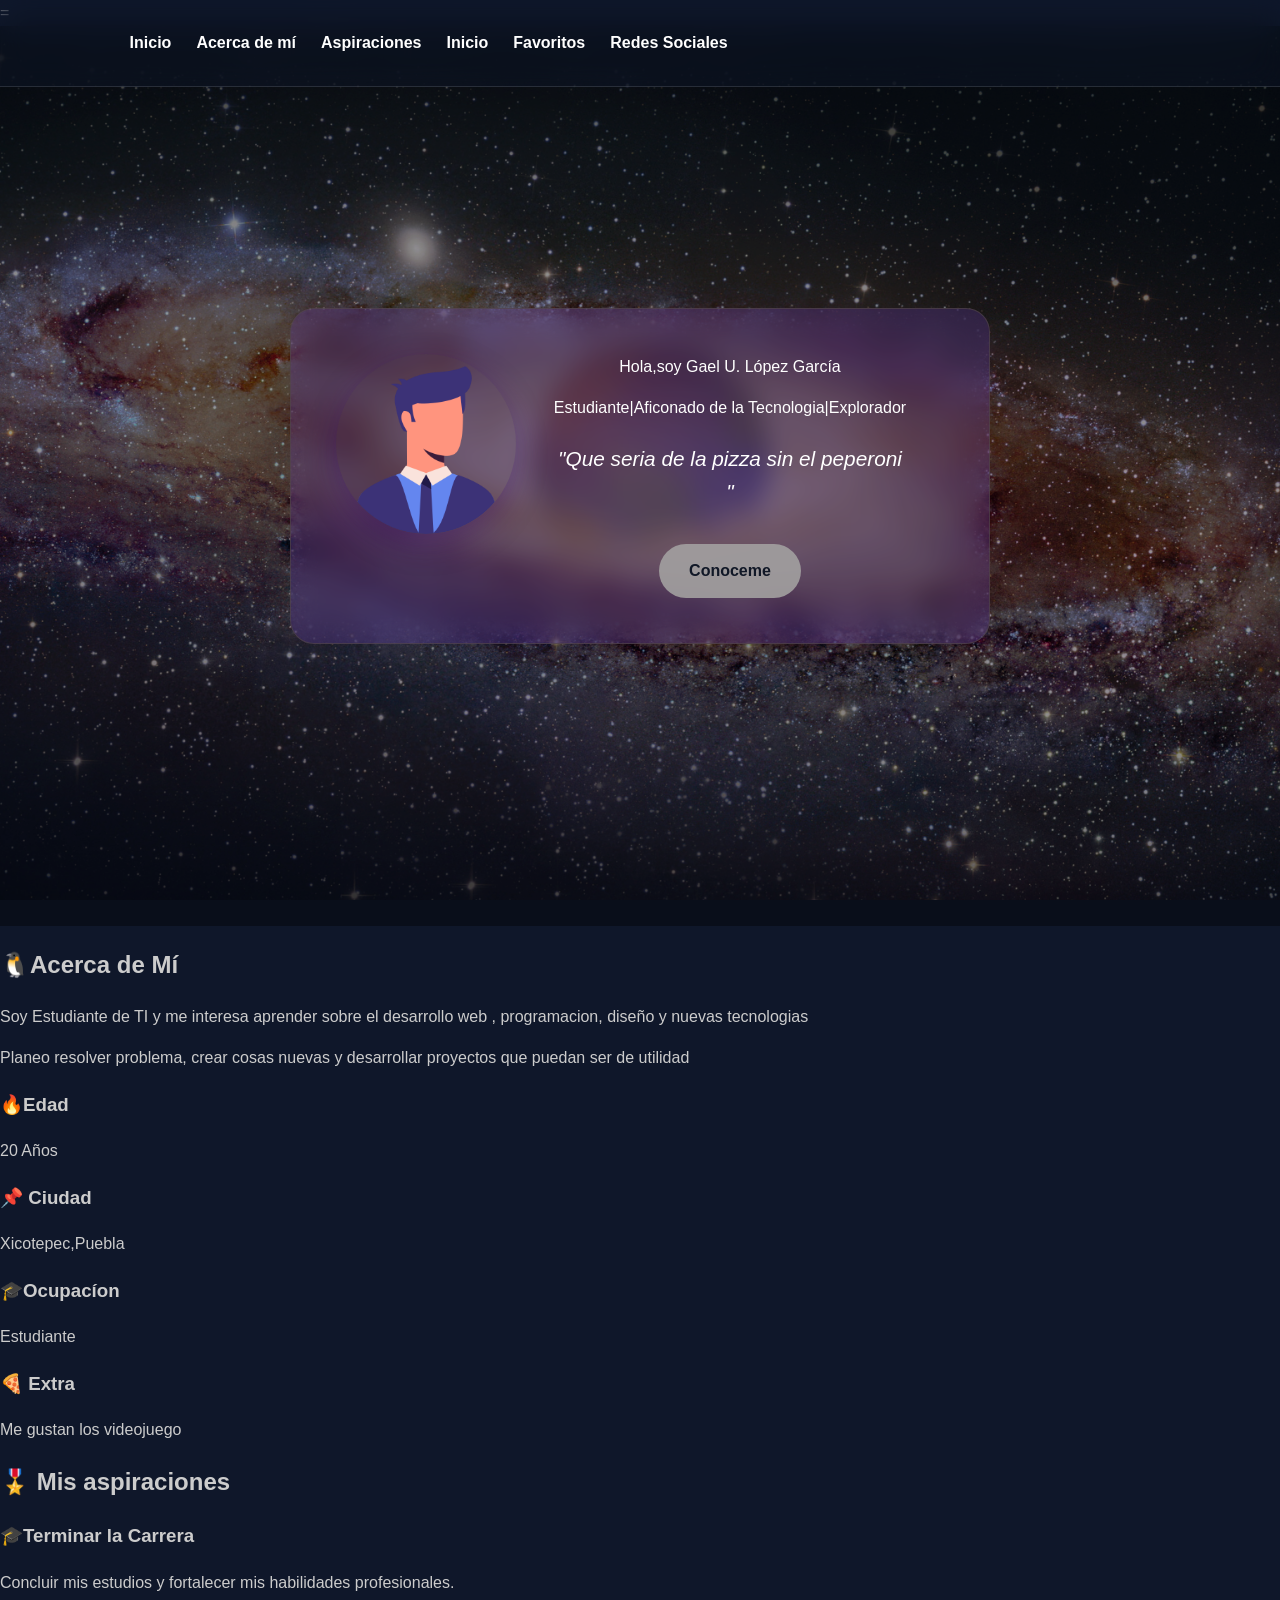
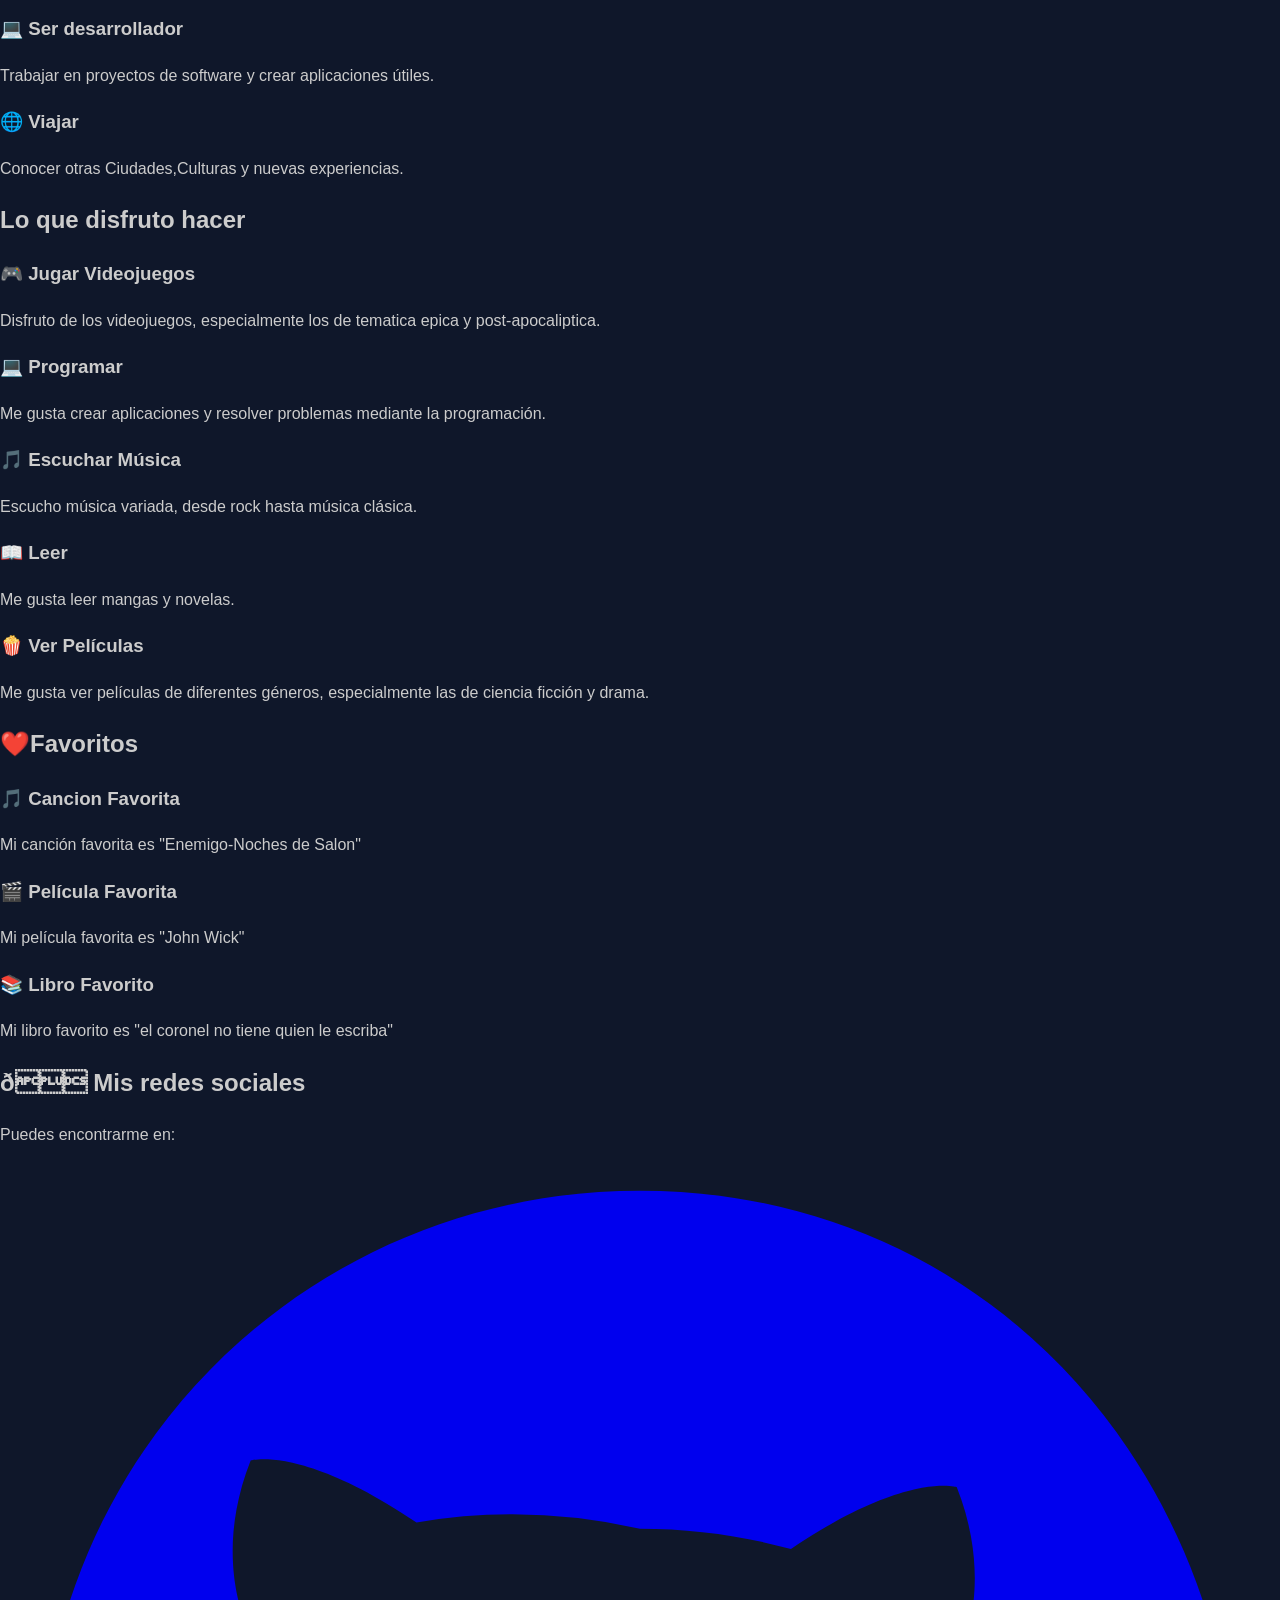
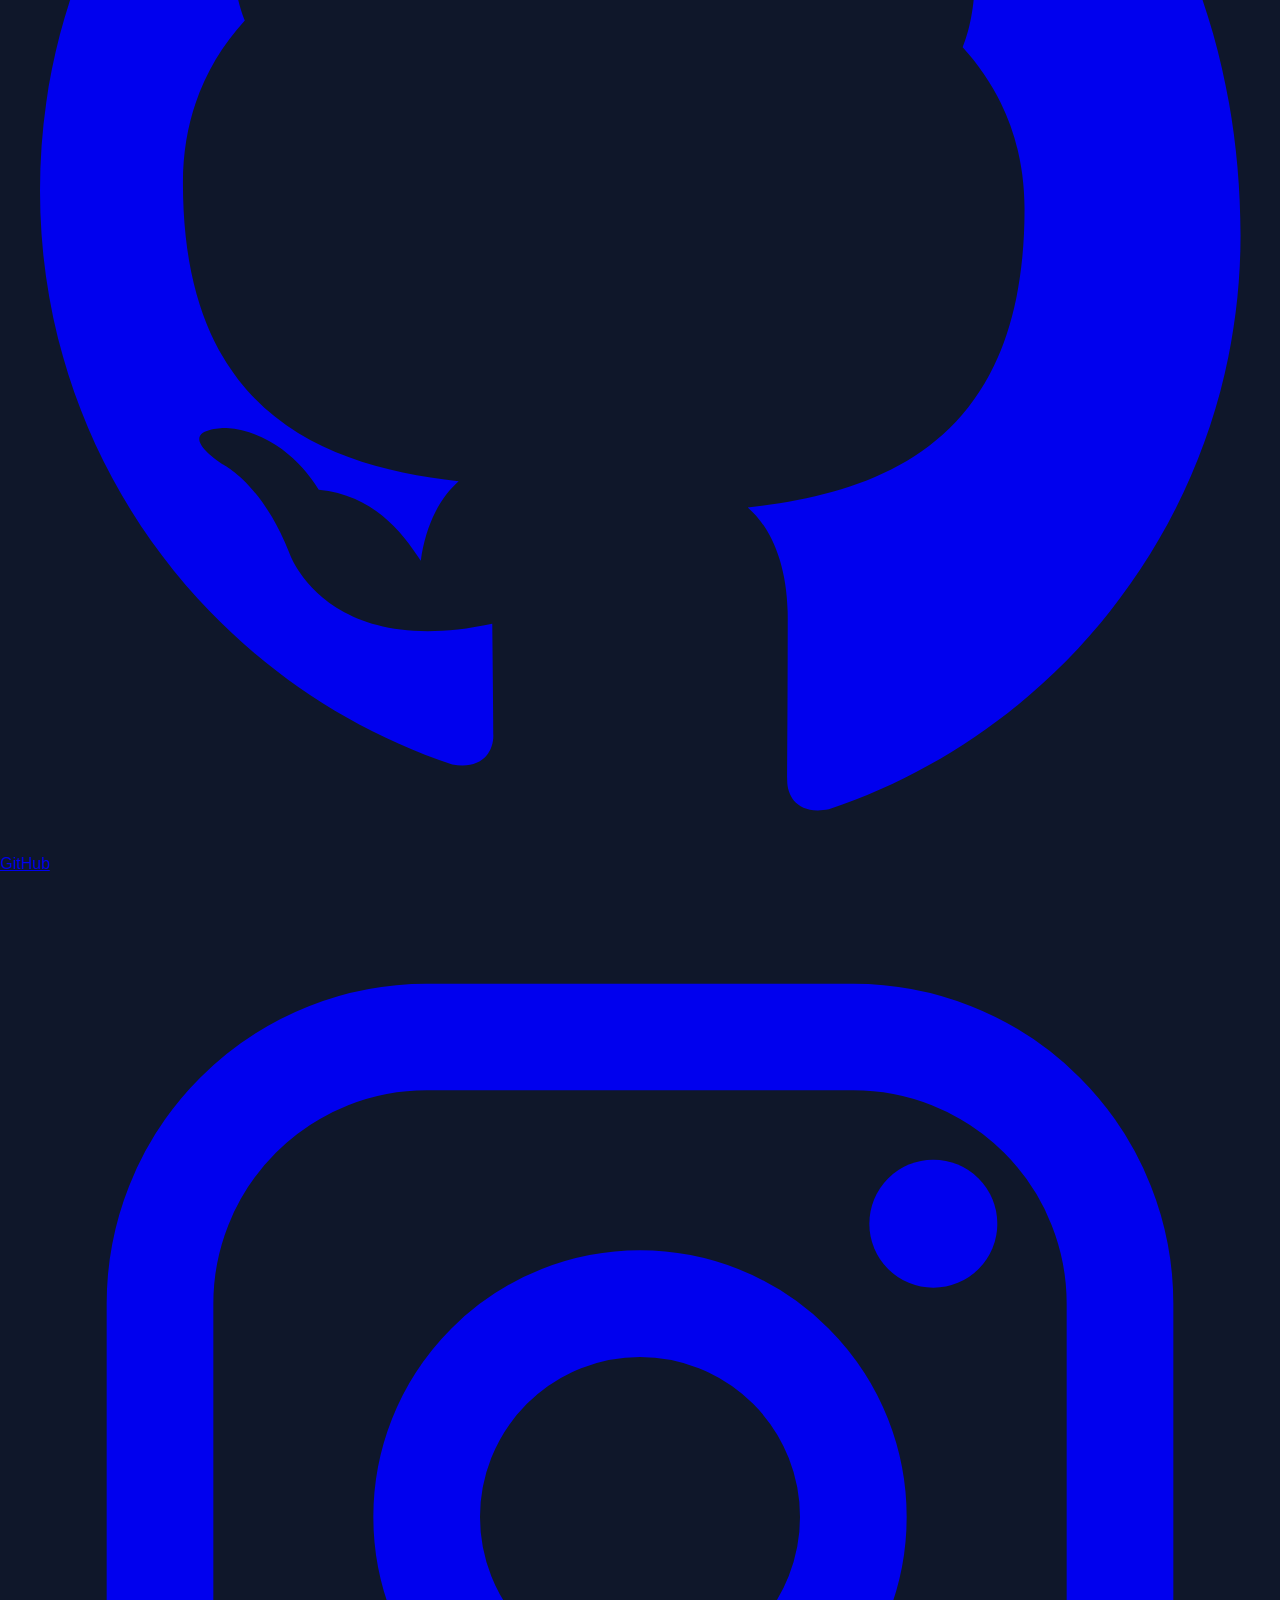
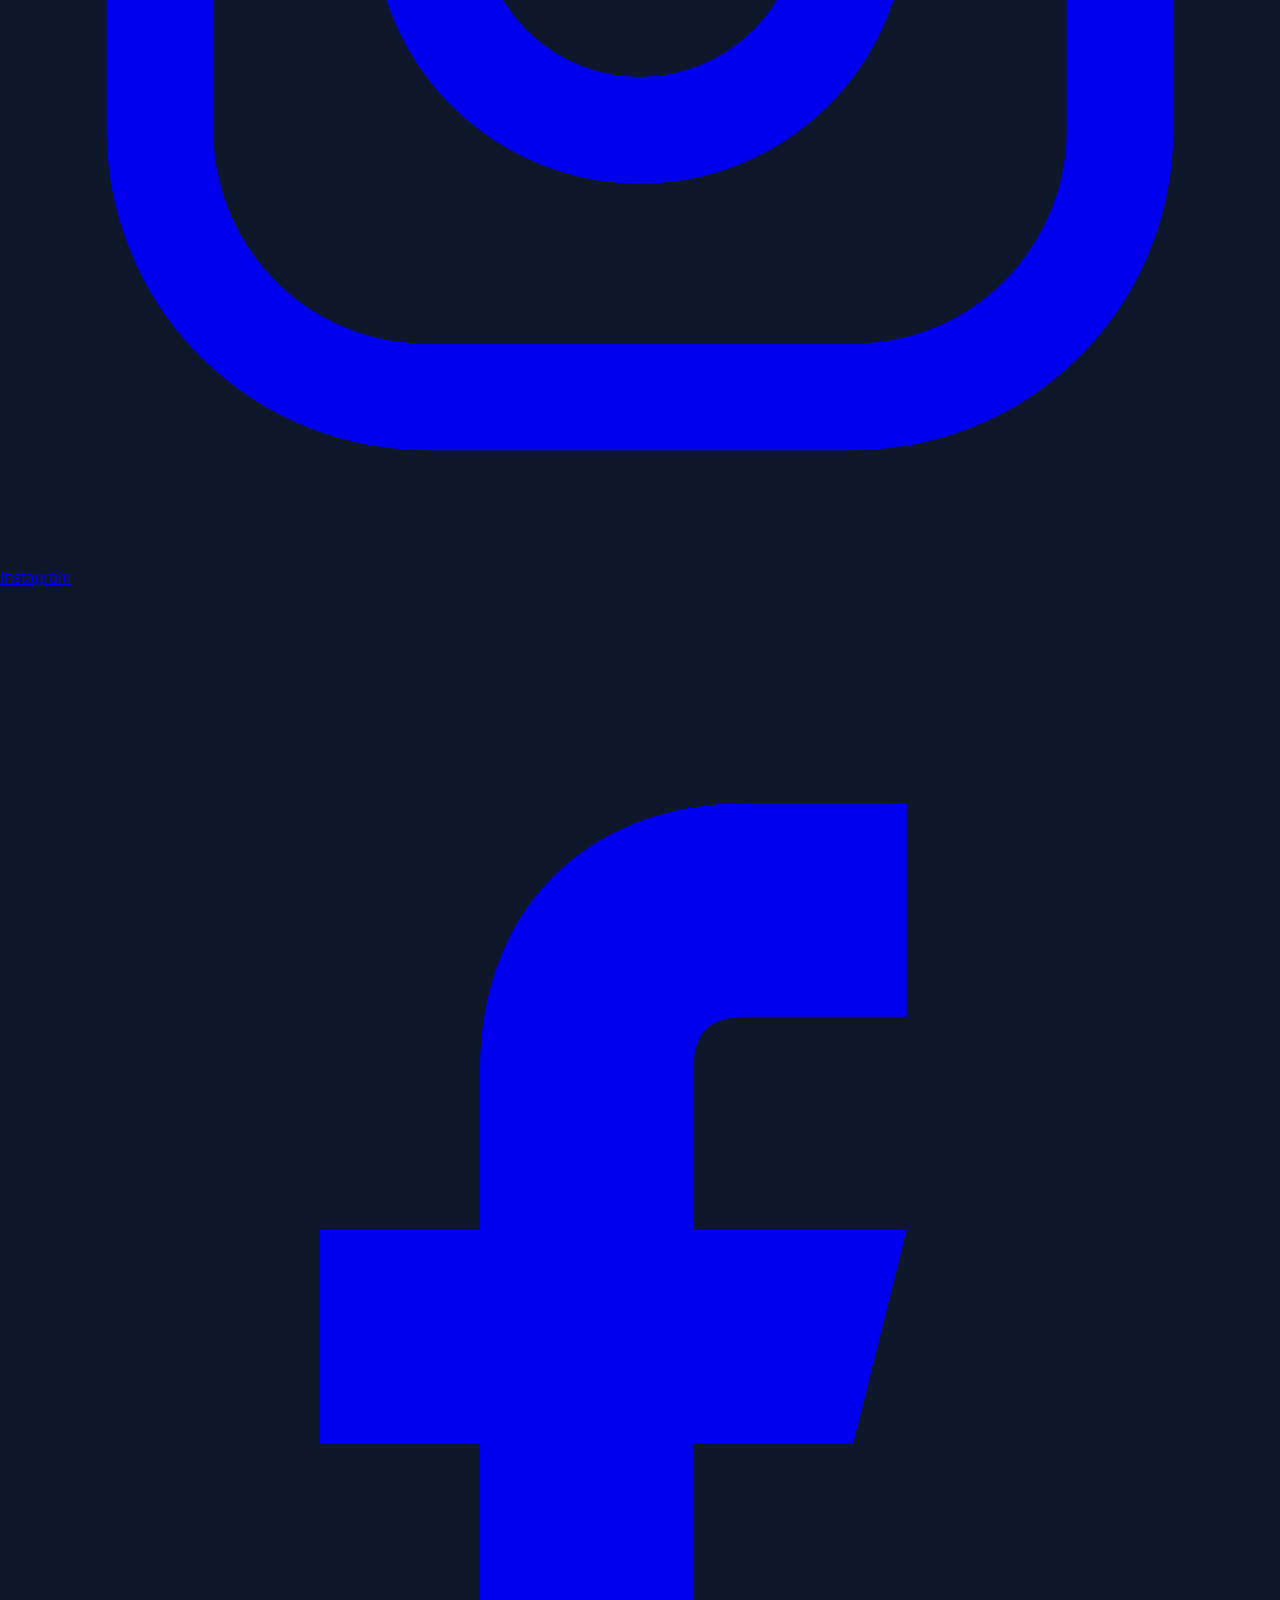
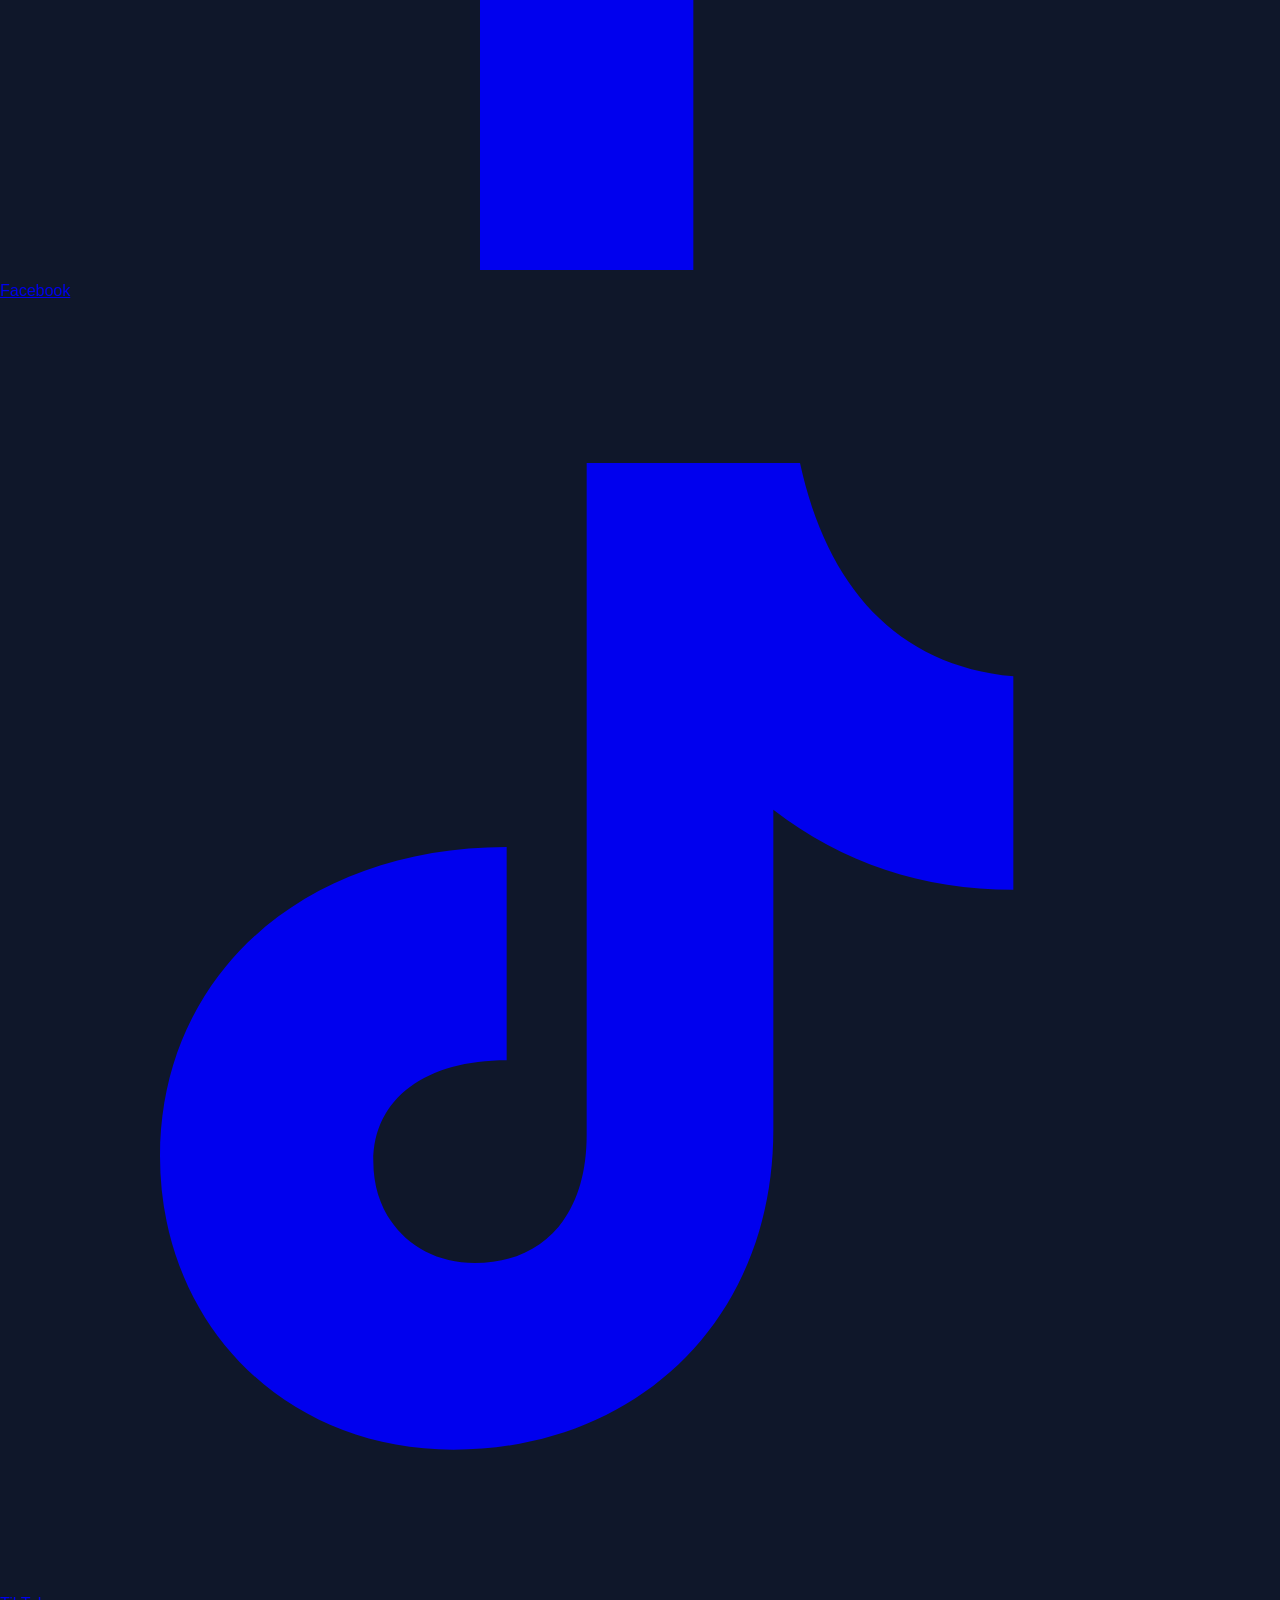
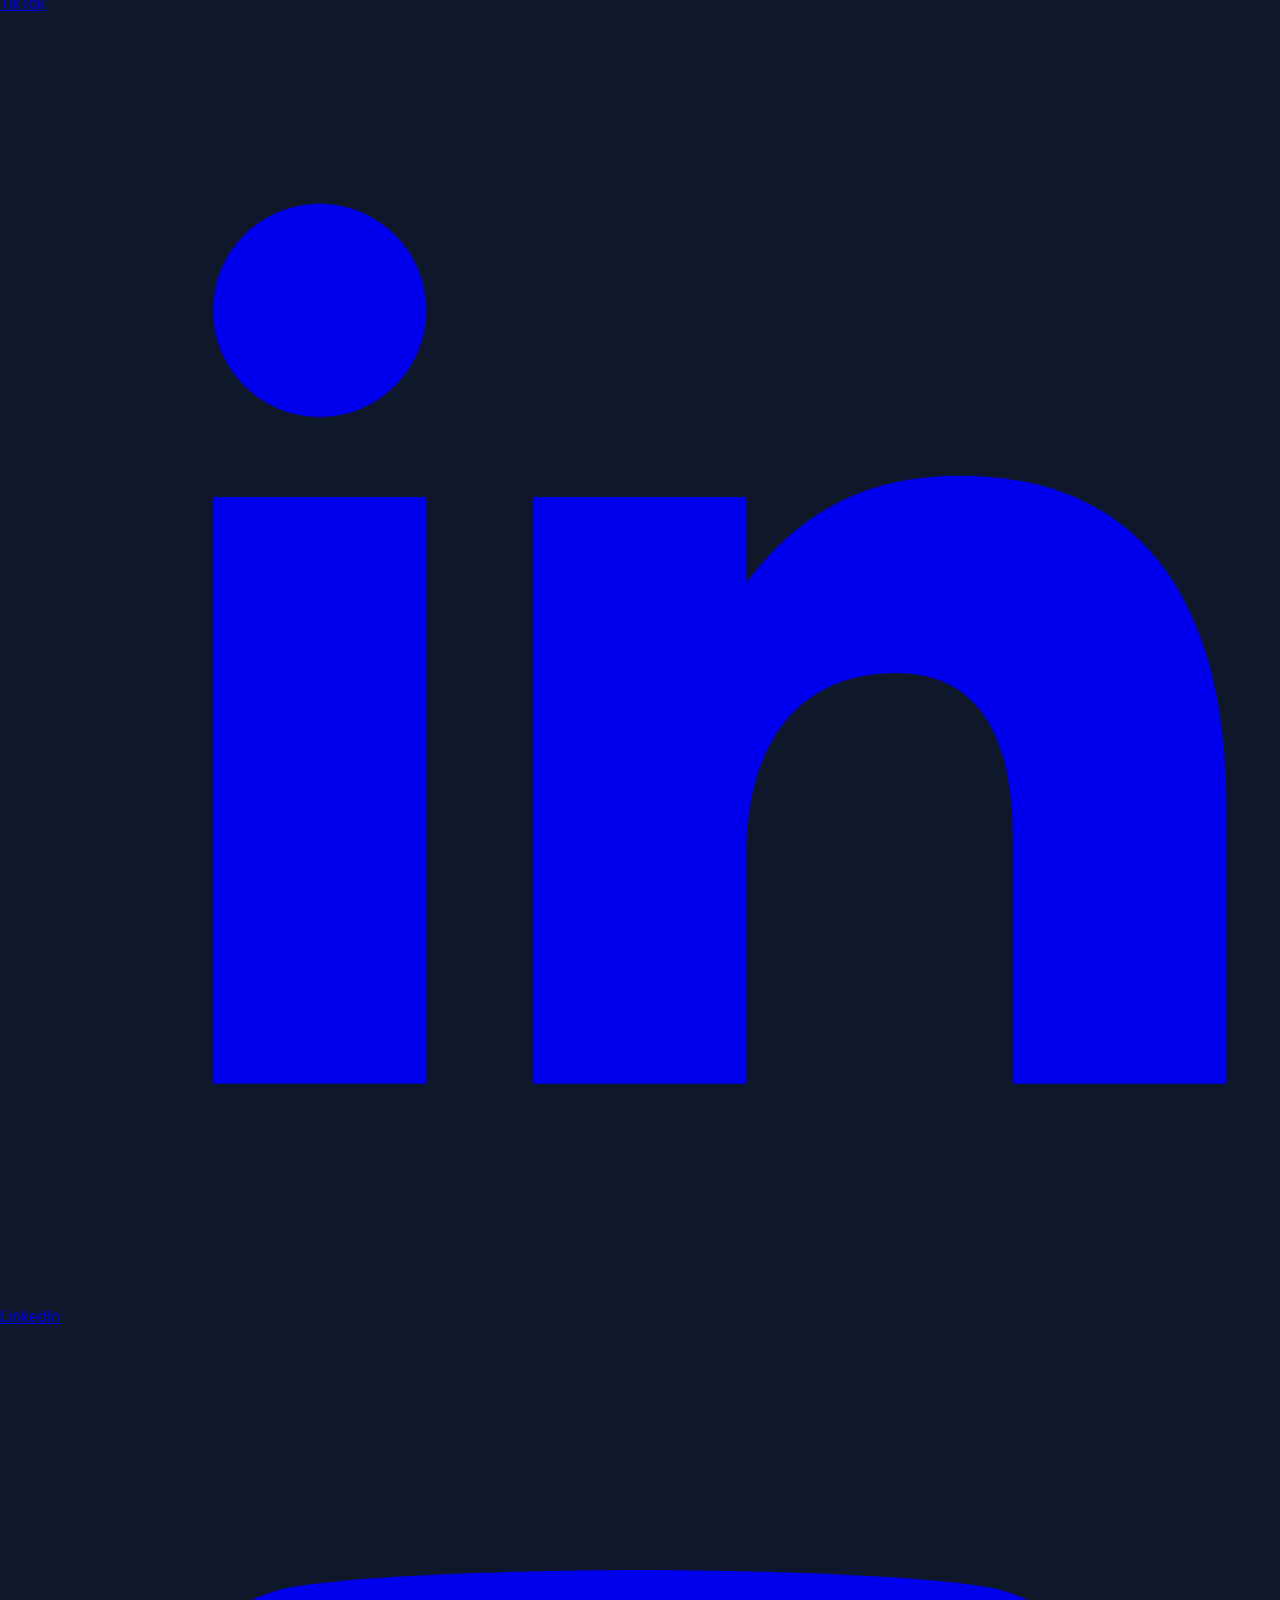
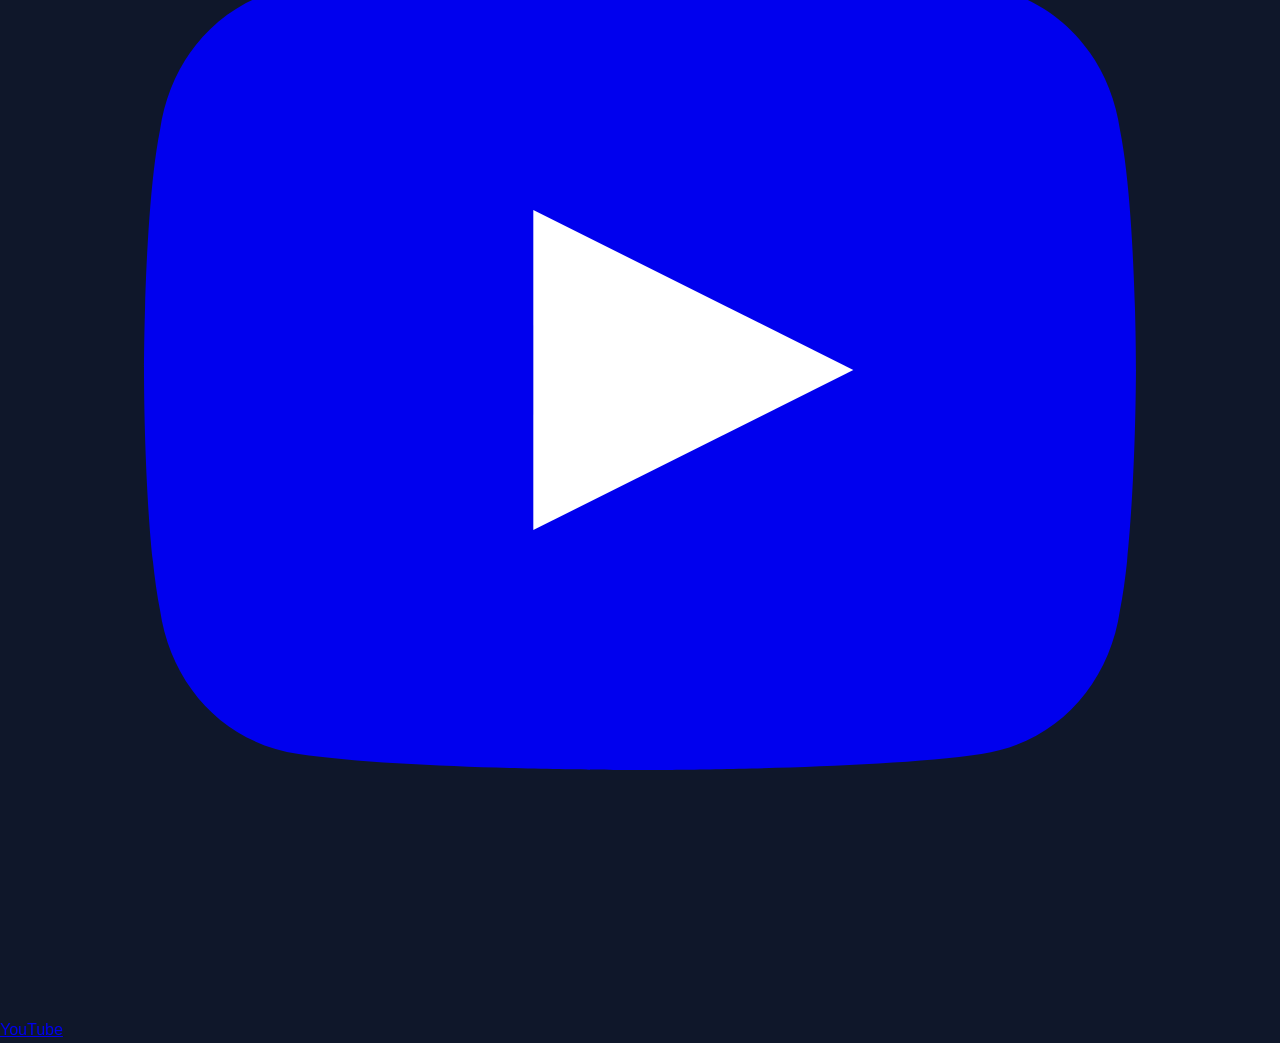
==== MiPerfil.html @ 700b1762 "Practica 03 modify: el html principal" ====
<!DOCTYPE html>
<html lang="es">
<head>
    <meta charset="UTF-8">
    <meta name="viewport" content="width=device-width, initial-scale=1.0">
    <!-- Incorrecto: <link rel="css" href="styles.css"> -->
    <link rel="stylesheet" href="Practica03/css/styles.css">

    <title>Gael Uriel López García @ T.S.U en Desarrollo de Software Multiplataforma </title>
    <link id="mi-favicon" rel="icon" href="assets/manager.png" type="User.png">
    
</head>
<body>

    <!-- ================= -->
    <!--NAVEGACIÓN -->
    <!--================== -->

   <nav id="inicio"> <!-- Etiqueta de semantica con el atributo id-->
        <ul> <!-- Unordered List, Lista desordenada-->
            <li class="menu_option"> <a href="#inicio">Inicio </a></li>
            <li class="menu_option"> <a href="#acercaDeMi">Acerca de mí </a></li>
            <li class="menu_option"> <a href="#aspiraciones">Aspiraciones </a></li>
            <li class="menu_option"> <a href="#hobbies">Inicio </a></li>
            <li class="menu_option"> <a href="#favoritos">Favoritos </a></li>
            <li class="menu_option"> <a href="#redes">Redes Sociales </a></li>

        </ul>
    </nav>

    <!--================================================-->=
    <!--HERO PARALLAX-->
    <!--==================================-->

    <header id="Inicio"
        class="parallax parallax-1">
           <div class="glass hero-card">
             <img src="Practica03/assets/manager.png"
             alt="Fotografía de perfil "
             class="profile-img">

             <h1=>Hola,soy Gael U. López García 
             </h1>
             <p >Estudiante|Aficonado de la Tecnologia|Explorador</p>
             <blockquote>"Que seria de la pizza sin el peperoni "</blockquote>
             <a class="boton" href="#yo">Conoceme </a>
           </div>

    </header>
    
    <!--ACERCA DE MI-->
    <section id="yo">
        <h2>🐧Acerca de Mí</h2>
        <div>
            <p>Soy Estudiante de TI y me interesa aprender sobre el desarrollo web , programacion, diseño y nuevas tecnologias</p>
            <p>Planeo resolver problema, crear cosas nuevas y desarrollar proyectos que puedan ser de utilidad</p>


        
        <div>
            <article>
                <h3 >🔥Edad</h3>
                <p>20 Años</p>
            </article>
            <article>
                <h3>📌 Ciudad</h3>
                <p>Xicotepec,Puebla</p>
            </article>
            <article>
                <h3>🎓Ocupacíon</h3>
                <p>Estudiante</p>
            </article>
            <article>
                <h3>🍕 Extra</h3>
                <p>Me gustan los videojuego</p>
            </article>
        </div>
        </div>

    </section>
    
    <!--=================================-->
    <!--MIS ASPIRACIONES -->
    <!--=================================-->
    <section id="aspiraciones">
        <h2>🎖️ Mis aspiraciones</h2>
        <div>
            <article>
                <h3>🎓Terminar la Carrera</h3>
                <p>Concluir mis estudios y fortalecer mis habilidades profesionales.</p>
            </article>
            <article>
                <h3>💻 Ser desarrollador</h3>
                <p>Trabajar en proyectos de software y crear aplicaciones útiles.</p>
            </article>
            <article>
                <h3>🌐 Viajar</h3>
                <p>Conocer otras Ciudades,Culturas y nuevas experiencias.</p>
            </article>

        </div>

    </section>
    <section id="hobbies">
        <h2>Lo que disfruto hacer </h2>
        <div>
            <article>
                <h3>🎮 Jugar Videojuegos</h3>
                <p>Disfruto de los videojuegos, especialmente los de tematica epica y post-apocaliptica.</p>
            </article>
            <article>
                <h3>💻 Programar</h3>
                <p>Me gusta crear aplicaciones y resolver problemas mediante la programación.</p>
            </article>
            <article>
                <h3>🎵 Escuchar Música</h3>
                <p>Escucho música variada, desde rock hasta música clásica.</p>
            </article>
            <article>
                <h3>📖 Leer</h3>
                <p>Me gusta leer mangas y novelas.</p>
            </article>
            <section>
                <h3>🍿 Ver Películas</h3>
                <p>Me gusta ver películas de diferentes géneros, especialmente las de ciencia ficción y drama.</p>
            </section>
        </div>

    </section>
    <!--=================================-->
    <!--Favoritos-->
    <!--=================================-->
    <section id="favoritos">
        <h2>❤️Favoritos </h2>
        <div>
            <article>
                <h3>🎵 Cancion Favorita</h3>
                <p>Mi canción favorita es "Enemigo-Noches de Salon"</p>
            </article>
            <article>
                <h3>🎬 Película Favorita
                </h3>
                <p>Mi película favorita es "John Wick"</p>
            </article>
            <article>
                <h3>📚 Libro Favorito</h3>
                <p>Mi libro favorito es "el coronel no tiene quien le escriba"</p>
            </article>
        </div>
    </section>
    <!-- ============================= -->
    <!-- REDES SOCIALES -->
    <!-- ============================= -->

    <section id="redes"
             >

        <h2>ð Mis redes sociales</h2>

        <p>
            Puedes encontrarme en:
        </p>

        <div >

            <a href="https://github.com/"
               target="_blank"
               aria-label="GitHub">

                <svg viewBox="0 0 24 24">
                    <path fill="currentColor"
                          d="M12 .5C5.73.5.75 5.48.75 11.75c0 5.01
                          3.24 9.26 7.73 10.76.56.1.77-.24.77-.54
                          0-.27-.01-1.16-.02-2.1-3.15.68-3.81-1.34
                          -3.81-1.34-.51-1.3-1.25-1.65-1.25-1.65
                          -1.02-.7.08-.68.08-.68 1.13.08 1.73
                          1.16 1.73 1.16 1 .1 1.54.76 1.91
                          1.33.1-.72.39-1.21.71-1.49-2.52-.29
                          -5.17-1.26-5.17-5.6 0-1.24.44-2.25
                          1.16-3.04-.12-.29-.5-1.46.11-3
                          0 0 .95-.3 3.11 1.16A10.8 10.8
                          0 0112 6.84c.96 0 1.93.13 2.83.38
                          2.16-1.46 3.11-1.16 3.11-1.16.61
                          1.54.23 2.71.11 3 .72.79 1.16
                          1.8 1.16 3.04 0 4.35-2.66 5.31
                          -5.19 5.59.4.34.75 1.02.75 2.06
                          0 1.49-.01 2.69-.01 3.06
                          0 .3.2.65.78.54 4.48-1.5
                          7.72-5.75 7.72-10.76C23.25
                          5.48 18.27.5 12 .5z"/>
                </svg>

                <span>GitHub</span>

            </a>


            <a href="https://www.instagram.com/"
               target="_blank"
               aria-label="Instagram">

                <svg viewBox="0 0 24 24">

                    <rect x="3"
                          y="3"
                          width="18"
                          height="18"
                          rx="5"
                          fill="none"
                          stroke="currentColor"
                          stroke-width="2"/>

                    <circle cx="12"
                            cy="12"
                            r="4"
                            fill="none"
                            stroke="currentColor"
                            stroke-width="2"/>

                    <circle cx="17.5"
                            cy="6.5"
                            r="1.2"
                            fill="currentColor"/>

                </svg>

                <span>Instagram</span>

            </a>


            <a href="https://www.facebook.com/"
               target="_blank"
               aria-label="Facebook">

                <svg viewBox="0 0 24 24">
                    <path fill="currentColor"
                          d="M14 8h3V4h-3
                          c-3 0-5 2-5 5v3H6v4h3v8h4v-8h3l1-4h-4V9
                          c0-.7.3-1 1-1z"/>
                </svg>

                <span>Facebook</span>

            </a>


            <a href="https://www.tiktok.com/"
               target="_blank"
               aria-label="TikTok">

                <svg viewBox="0 0 24 24">
                    <path fill="currentColor"
                          d="M15 3c.5 2.3 1.8 3.8 4 4v4
                          c-1.7 0-3.2-.5-4.5-1.5v6
                          c0 3.6-2.6 6-6 6
                          -3.2 0-5.5-2.4-5.5-5.5
                          0-3.4 2.7-5.8 6.5-5.8v4
                          c-1.5 0-2.5.7-2.5 1.9
                          0 1.1.8 1.9 1.9 1.9
                          1.3 0 2.1-.9 2.1-2.4V3z"/>
                </svg>

                <span>TikTok</span>

            </a>


            <a href="https://www.linkedin.com/"
               target="_blank"
               aria-label="LinkedIn">

                <svg viewBox="0 0 24 24">

                    <rect x="4"
                          y="9"
                          width="4"
                          height="11"
                          fill="currentColor"/>

                    <circle cx="6"
                            cy="5.5"
                            r="2"
                            fill="currentColor"/>

                    <path fill="currentColor"
                          d="M10 9h4v1.6
                          c1-1.3 2.2-2 4-2
                          3.2 0 5 2.1 5 6.2V20h-4v-4.6
                          c0-2-.7-3.1-2.2-3.1
                          -1.8 0-2.8 1.3-2.8 3.4V20h-4z"/>

                </svg>

                <span>LinkedIn</span>

            </a>


            <a href="https://www.youtube.com/"
               target="_blank"
               aria-label="YouTube">

                <svg viewBox="0 0 24 24">

                    <path fill="currentColor"
                          d="M21 7.5
                          c-.2-1.4-1.2-2.5-2.6-2.7
                          C16.4 4.5 12 4.5 12 4.5
                          s-4.4 0-6.4.3
                          C4.2 5 3.2 6.1 3 7.5
                          2.7 9 2.7 12 2.7 12
                          s0 3 .3 4.5
                          c.2 1.4 1.2 2.5 2.6 2.7
                          2 .3 6.4.3 6.4.3
                          s4.4 0 6.4-.3
                          c1.4-.2 2.4-1.3 2.6-2.7
                          .3-1.5.3-4.5.3-4.5
                          s0-3-.3-4.5z"/>

                    <polygon points="10,9 16,12 10,15"
                             fill="white"/>

                </svg>

                <span>YouTube</span>

            </a>

        </div>

    </section>
    

    
</body>
</html>
---- Practica03/css/styles.css ----
/* Comentario en css */
/*body {
    background-color: skyblue;
}
#yo {
    background-color: purple;
}
menu{
    background-color: grey;
    font-family: 'Courier New', Courier, monospace;
}
.menu:hover {

    background-color: darkgrey; 
}*/
*{
    box-sizing: border-box;
}

html{
    scroll-behavior: smooth; ;

}
body{
    margin:0px;
    font-family: Arial, Helvetica, sans-serif;
    background: #0f172a;
    color:#ccc;
    line-height: 1.6;

    /*
    border-color: red;
    border-style: groove;
    border-width:15px;
    padding:50px;*/



}

nav{
    position: fixed;
    top: 0;
    left: 0;
    width: 100%;
    padding: 14px 7%;
    display: flex;
    justify-content: space-between;
    align-items: center;
    background: rgba(15, 23,42,0.45);
    backdrop-filter: blur(15px);
    border-bottom: 1px solid rgba(255, 255,255,0.12);
    z-index: 1000;
    transform: 0.3s;
}
nav h2{
    color:white;
}
nav ul {
    list-style: none;
    display: flex;
    gap: 25px;
}
nav a{
    color:white;
    text-decoration:none;
    font-weight: bold;
    transition: 0.3s;

}
nav a:hover{
    color:aquamarine;
}

.parallax{
    min-height: 100vh;
    background-size: cover;
    background-position: center;
    background-repeat: no-repeat;
    background-attachment: fixed;
    display: flex;
    align-items: center;
    justify-content: center;
    padding: 80px 20 px;
    position: relative;
}
/*CAPA OSCURA*/
.parallax::before{
    content: "";
    position: absolute;
    inset: 0;
    background: rgba(0,0,0, 0.38);
}
.parallax{
    position: relative;
    z-index: 2;


}
/*=========================*/
.parallax-1 {
    background-image: url("../assets/1126157.png");
}
.parallax-2 {
    background-image: url("../assets/705836.png");
}
.parallax-3 {
    background-image: url("../assets/1075300.jpg");

}
.parallax-4 {
    background-image: url("../assets/688115.png");
}


.profile-img{
    width:clamp(140px,20vmin,300px);
    height:clamp(140px,20vmin,300px);
    object-fit: cover;
    border-radius: 50%;
    display: block;
    box-shadow: 0 10px 30px rgba(66, 18, 121, 0.38);



}

.glass{
    display:flex;
    background: rgba(120, 69, 223, 0.212);
    color: white;
    backdrop-filter:blur(14px);
    border: 1px solid
    rgba(82, 70, 70, 0.63);
    border-radius: 24px;
    box-shadow: rgba(63, 58, 58, 0.63);
}
/*=============================HERO CARD======================================*/

.hero-card{
    max-width: 700px;
    padding:45px;
    text-align:center;
}

blockquote{
    max-width:500px;
    font-size: 1.3rem;
    font-style: italic ;
}
.boton {
    display: inline-block;
    margin-top: 15px;
    padding: 14px 30px;
    background: rgba(163, 161, 161, 0.904);
    color:#111827;
    border-radius: 30px;
    text-decoration: none;
    font-weight: bold;
    transition: 3s;
}

.boton:hover{
    transform:
    traslateY(-4px);

    box-shadow:
    
        90 12px 25px 
    rgba(0,0,0, 0.38);
    background-color: aquamarine;
    color:aliceblue;
}
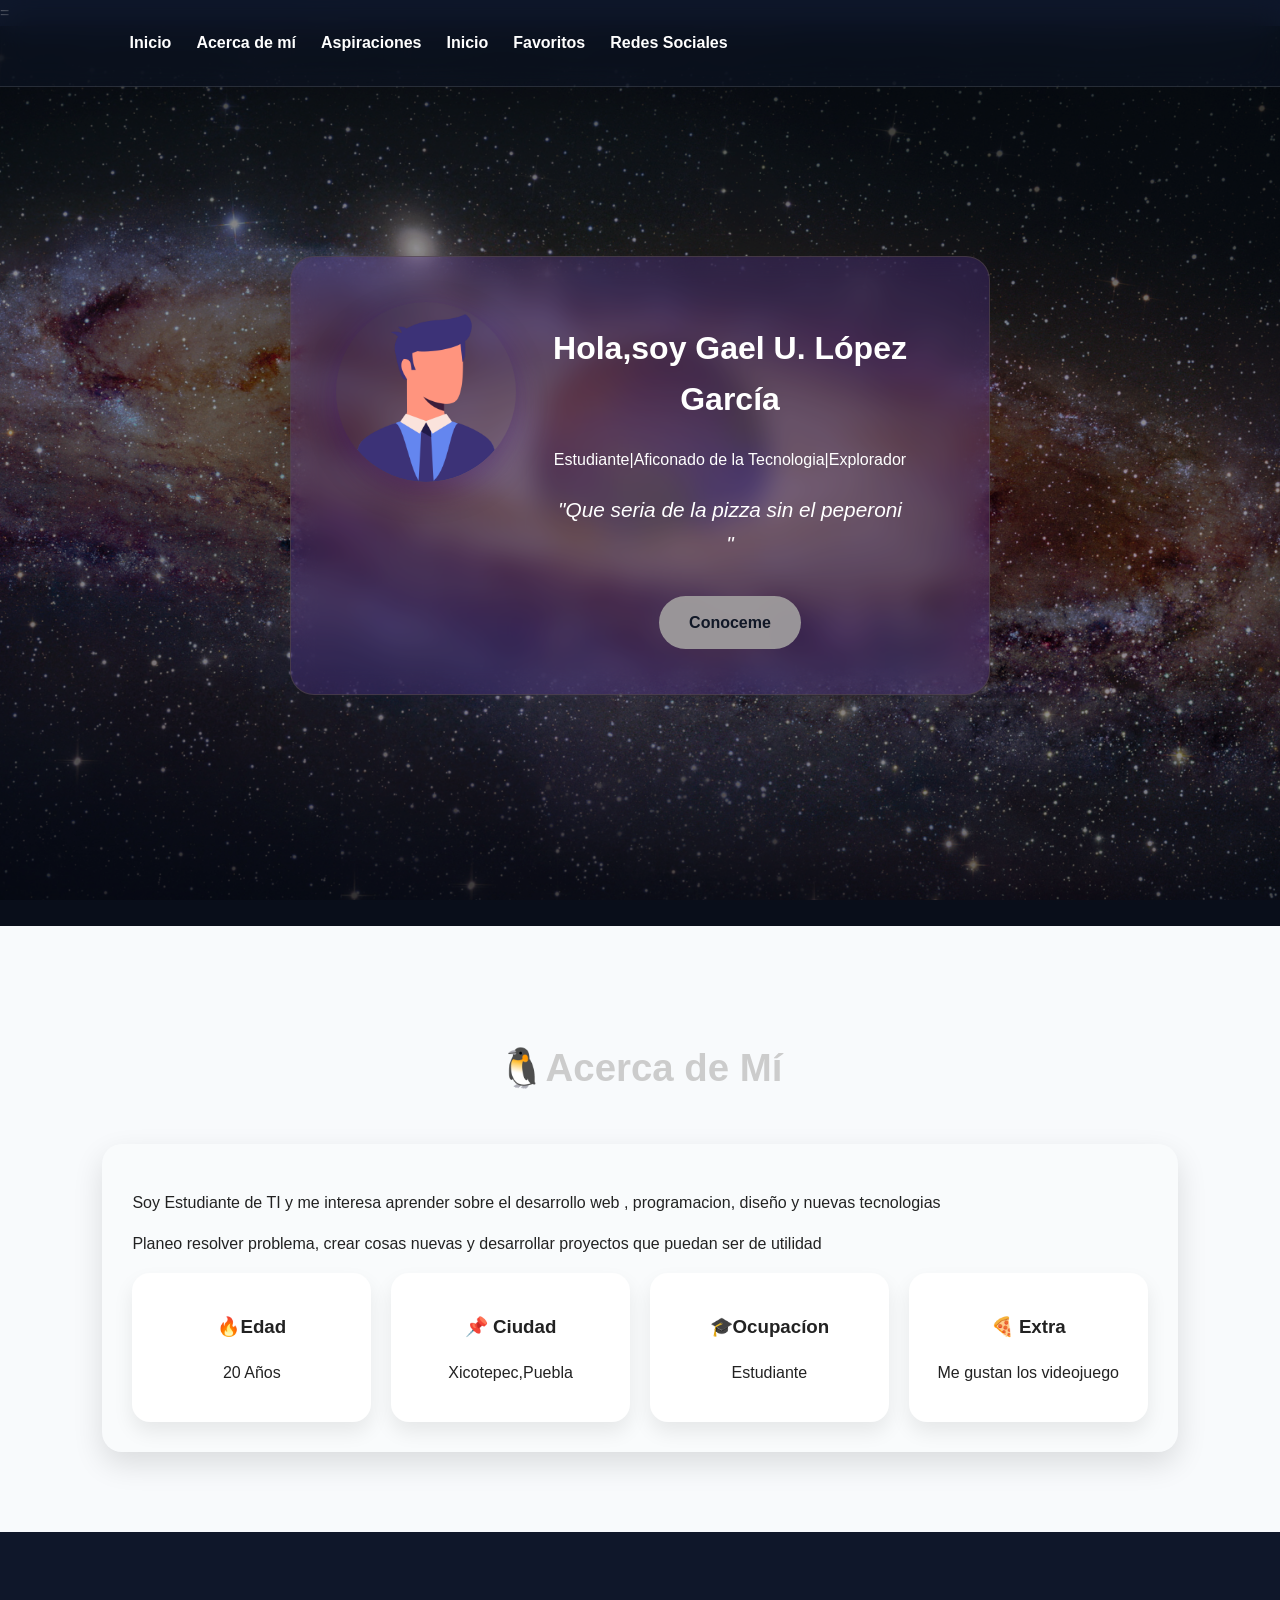
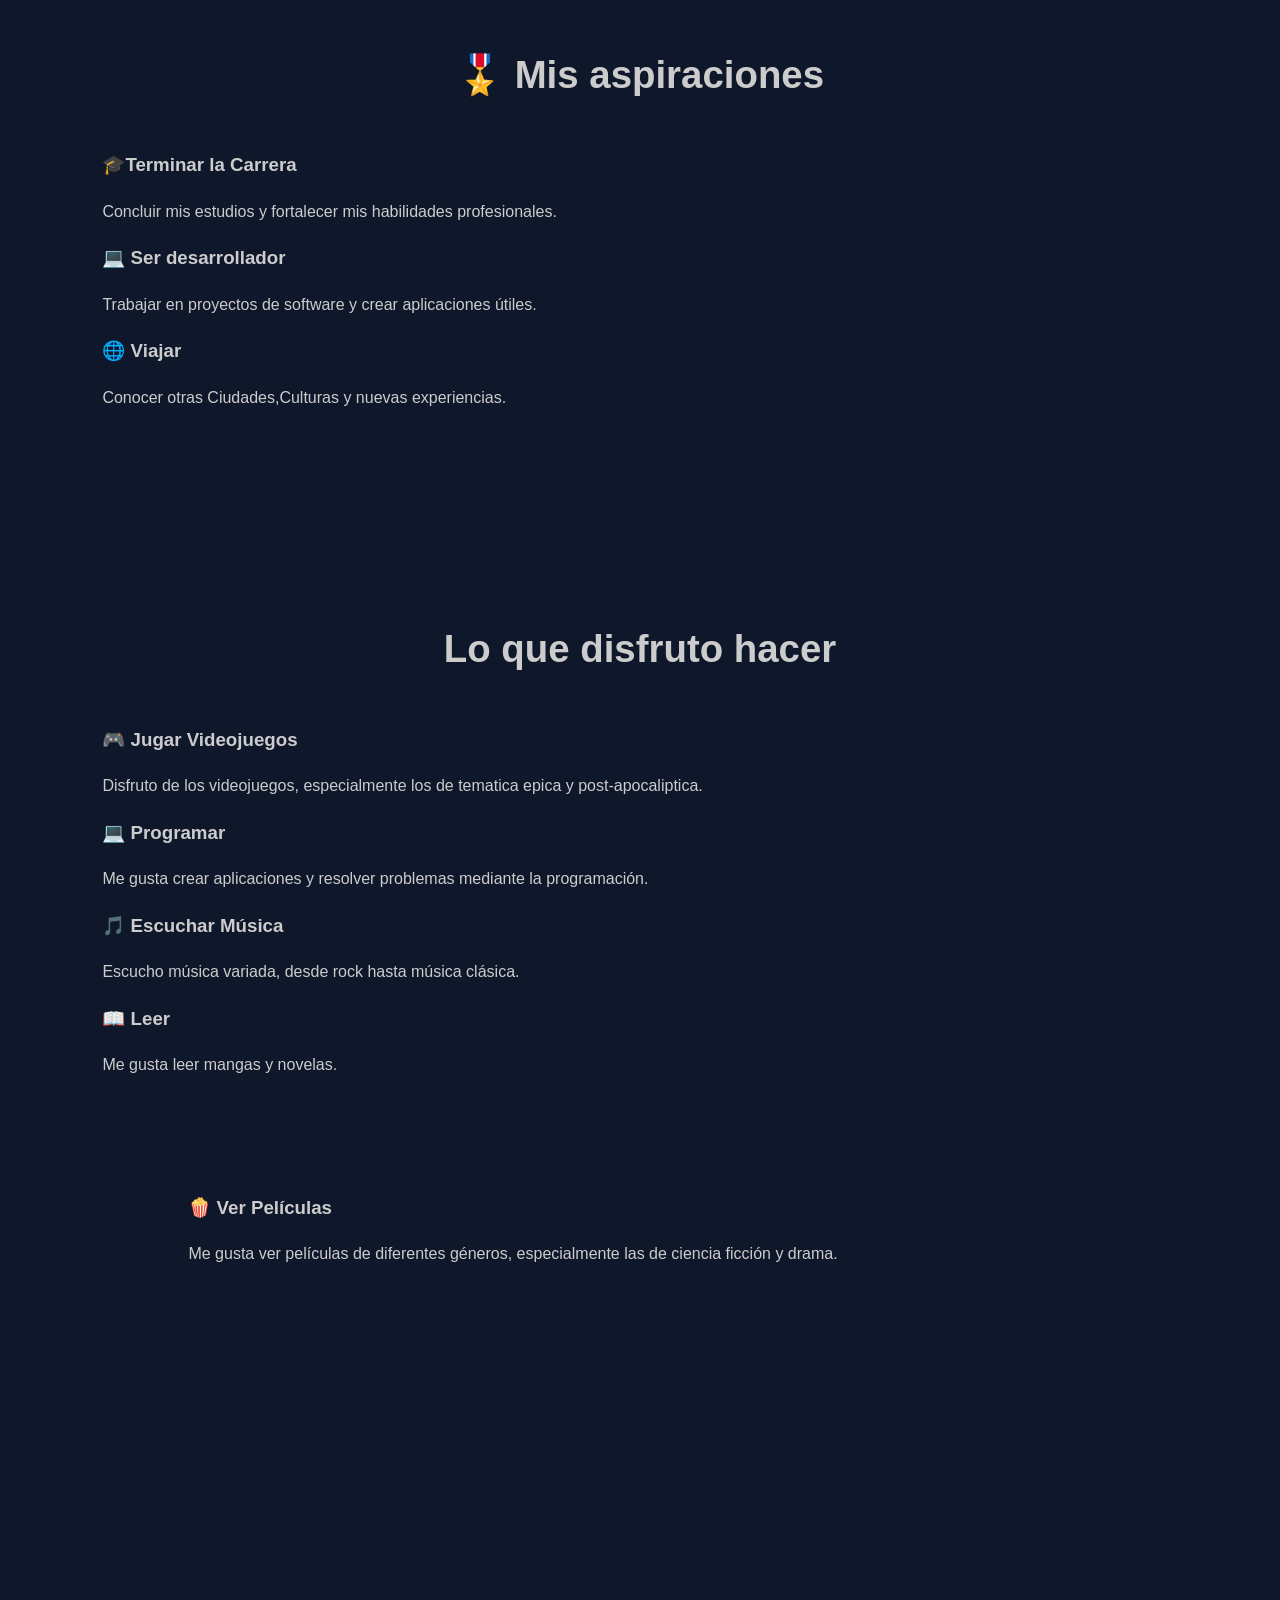
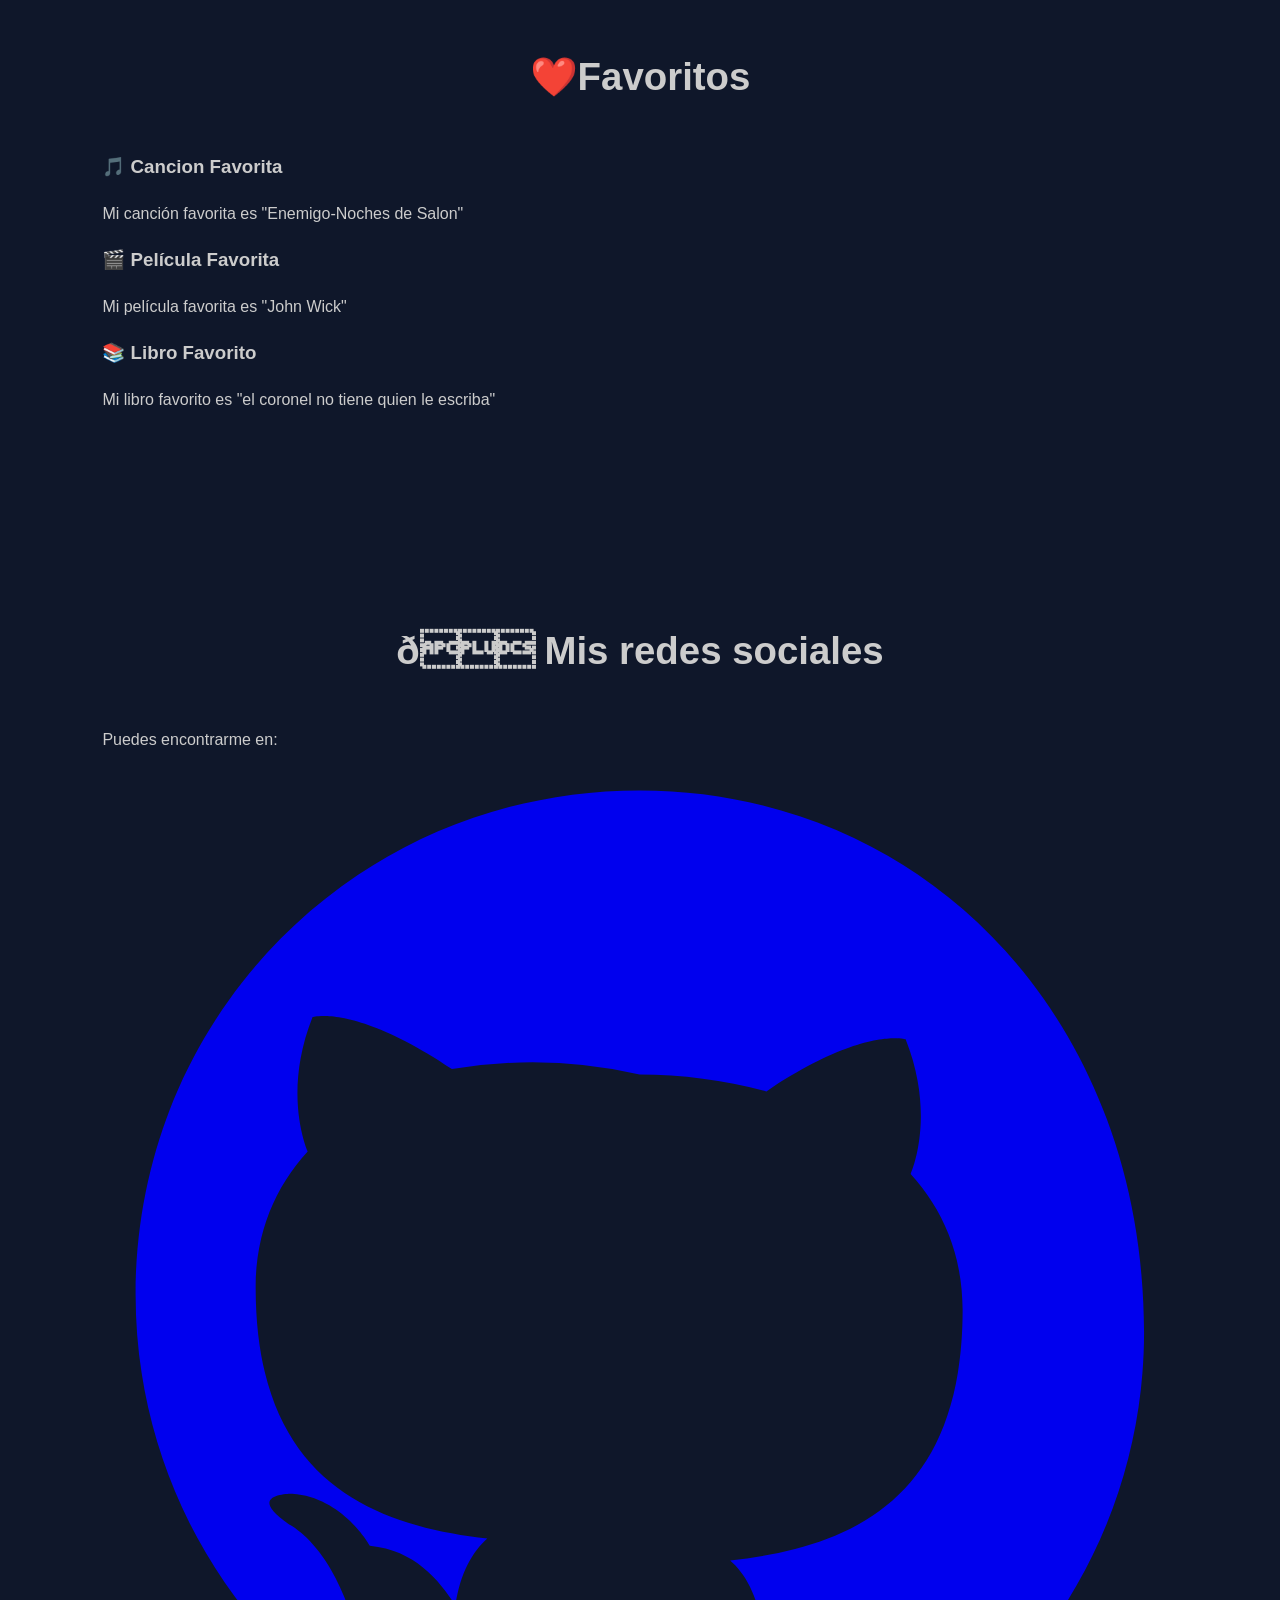
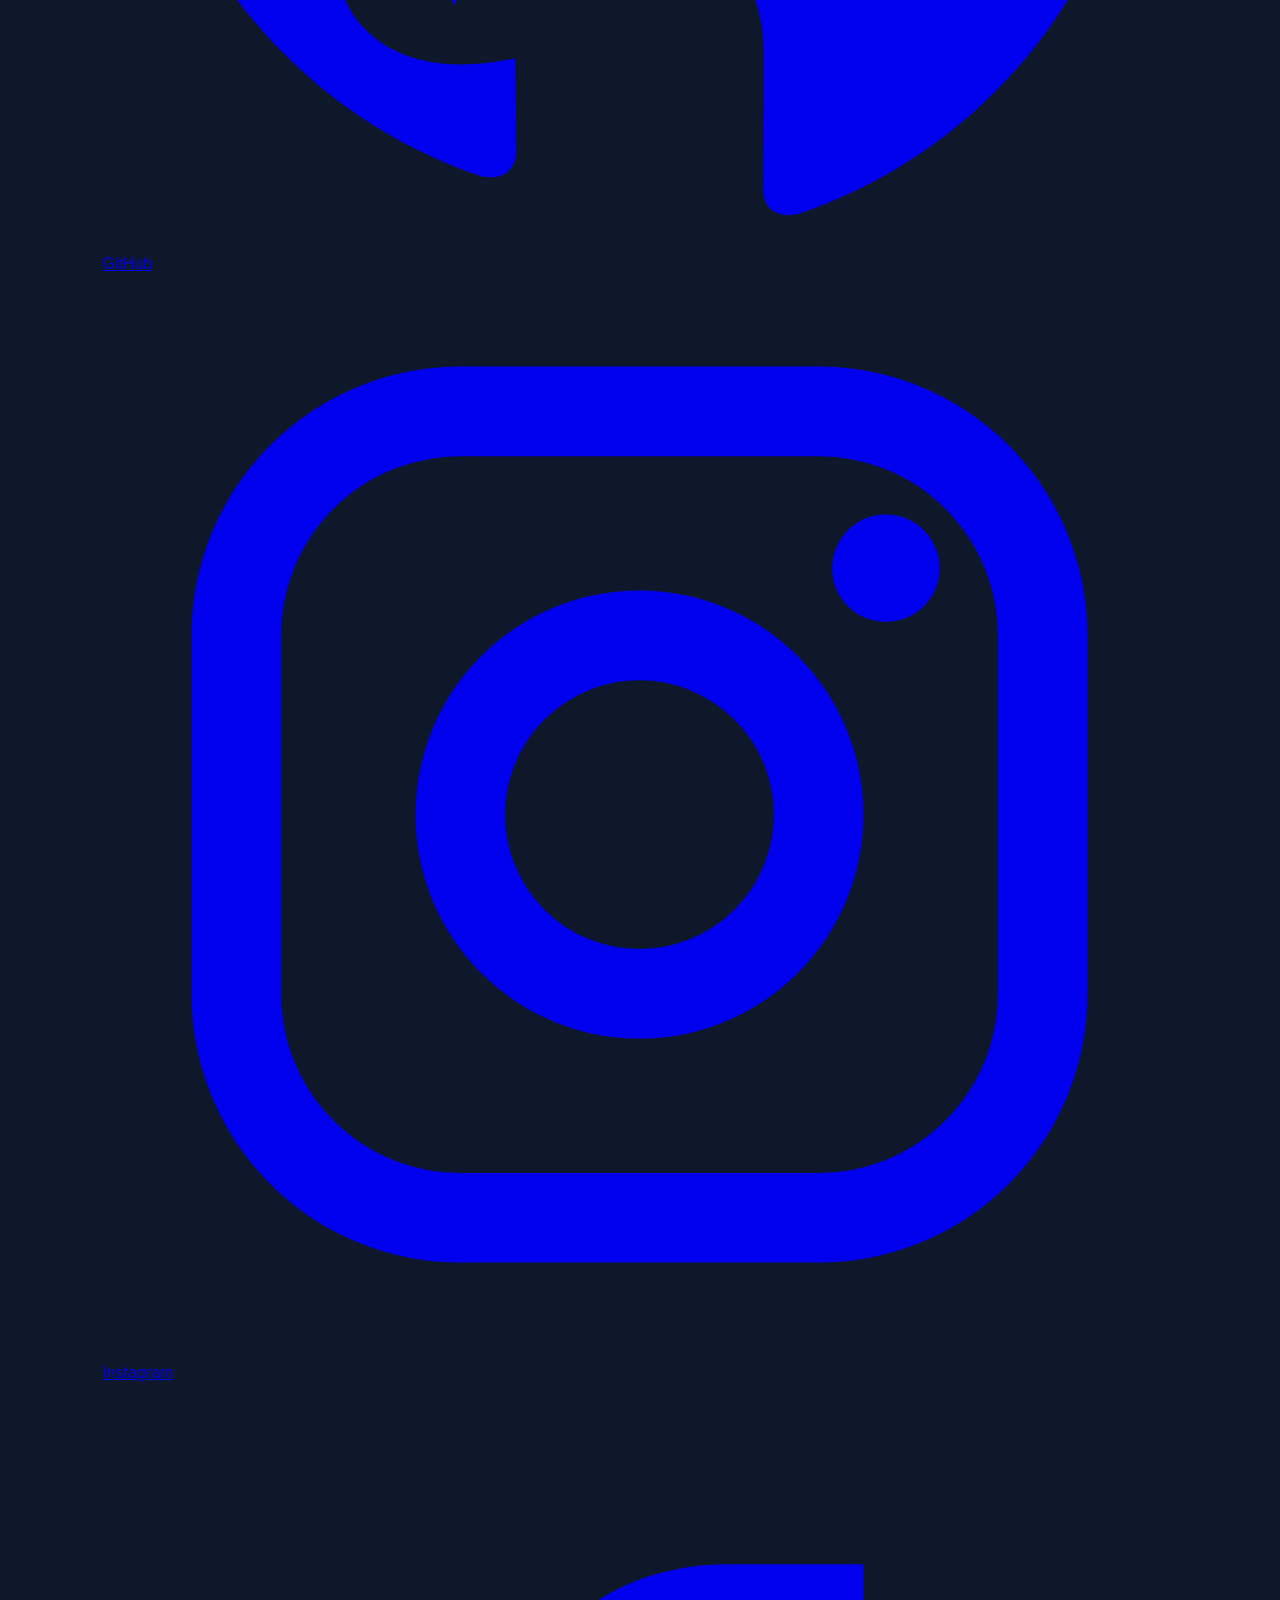
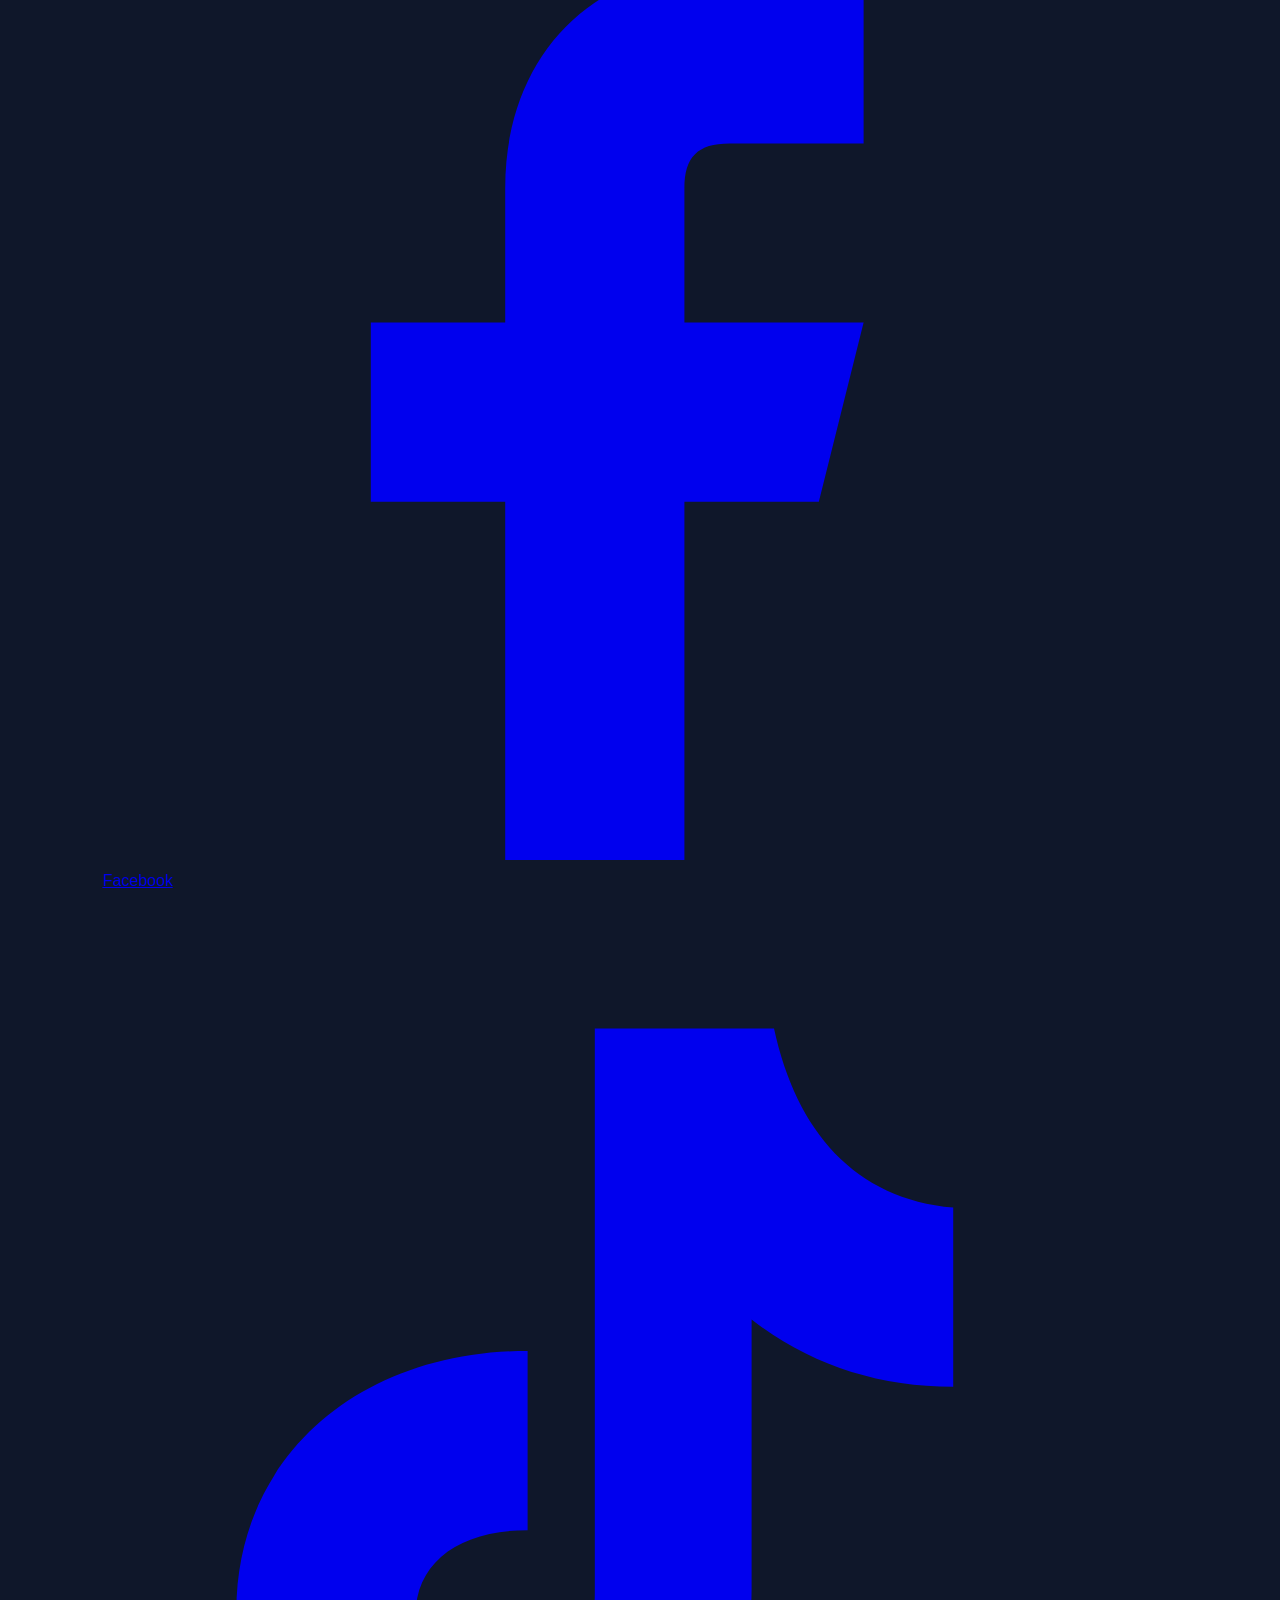
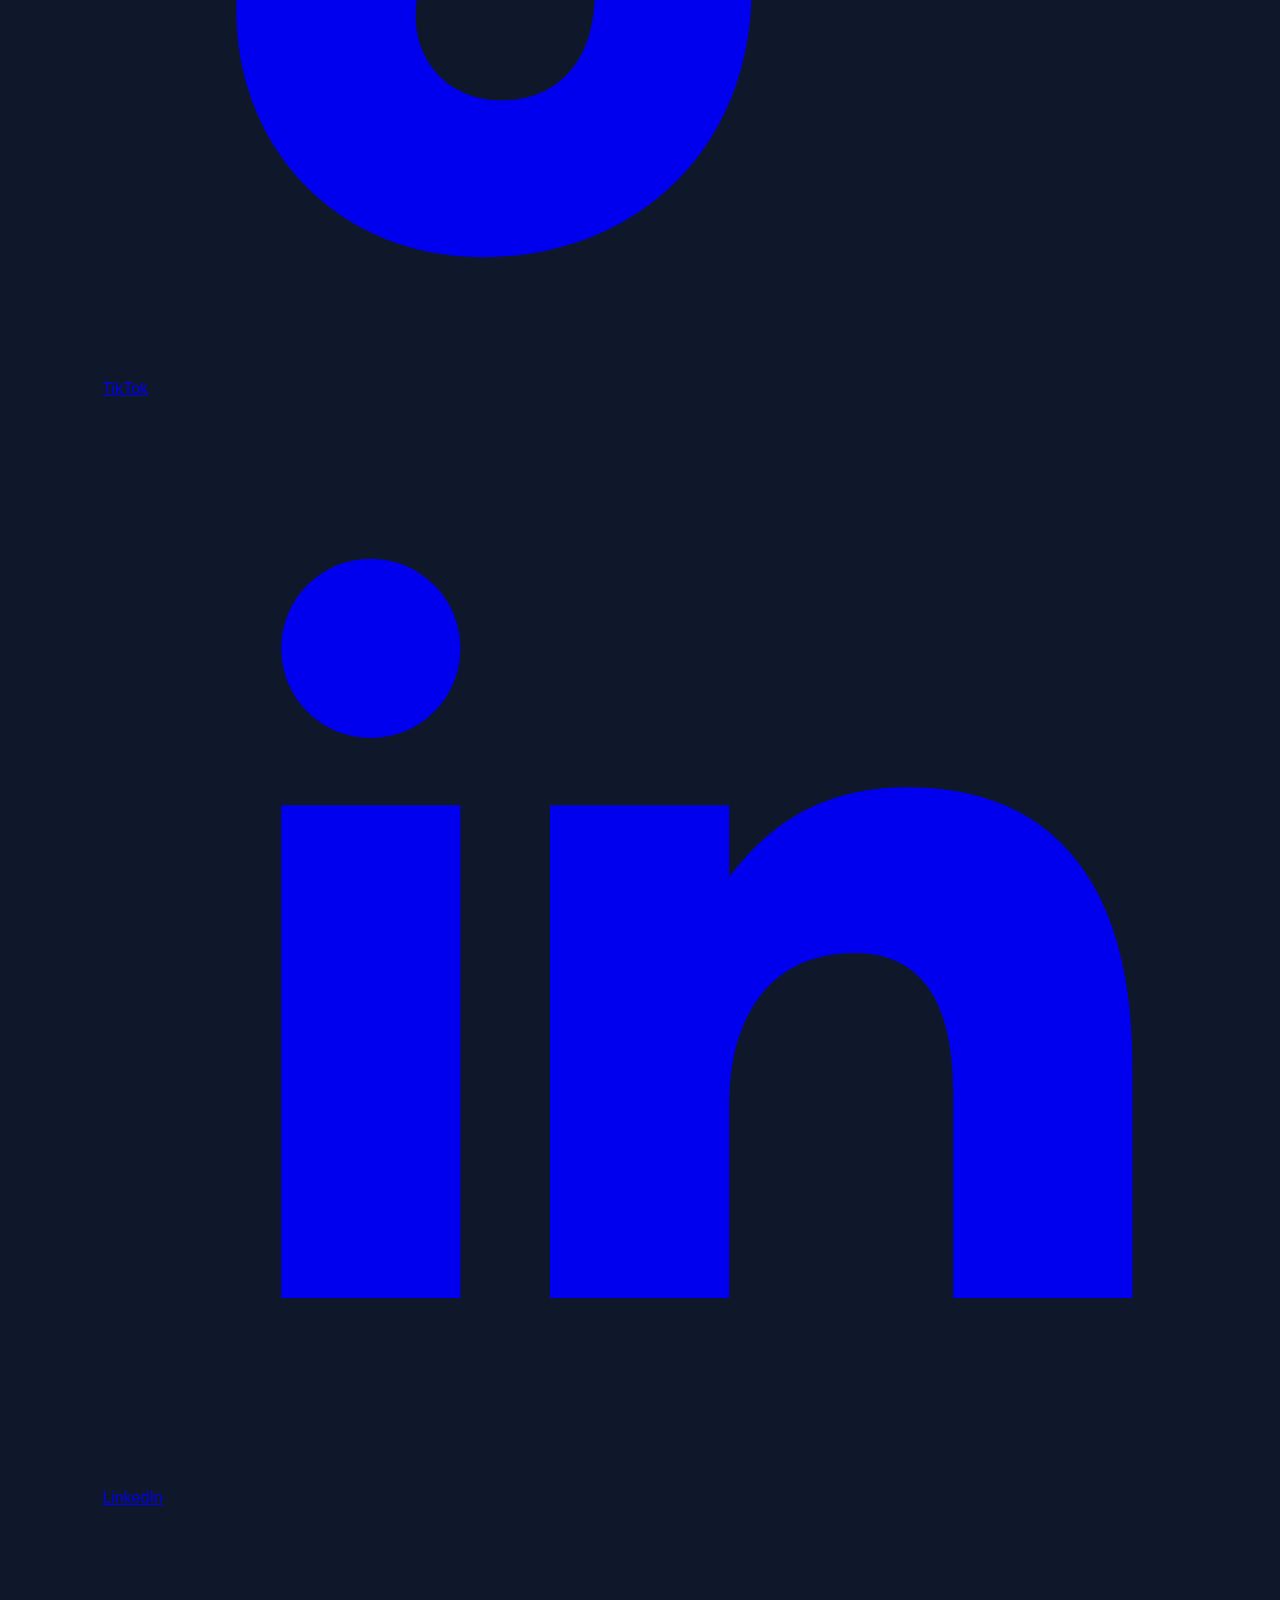
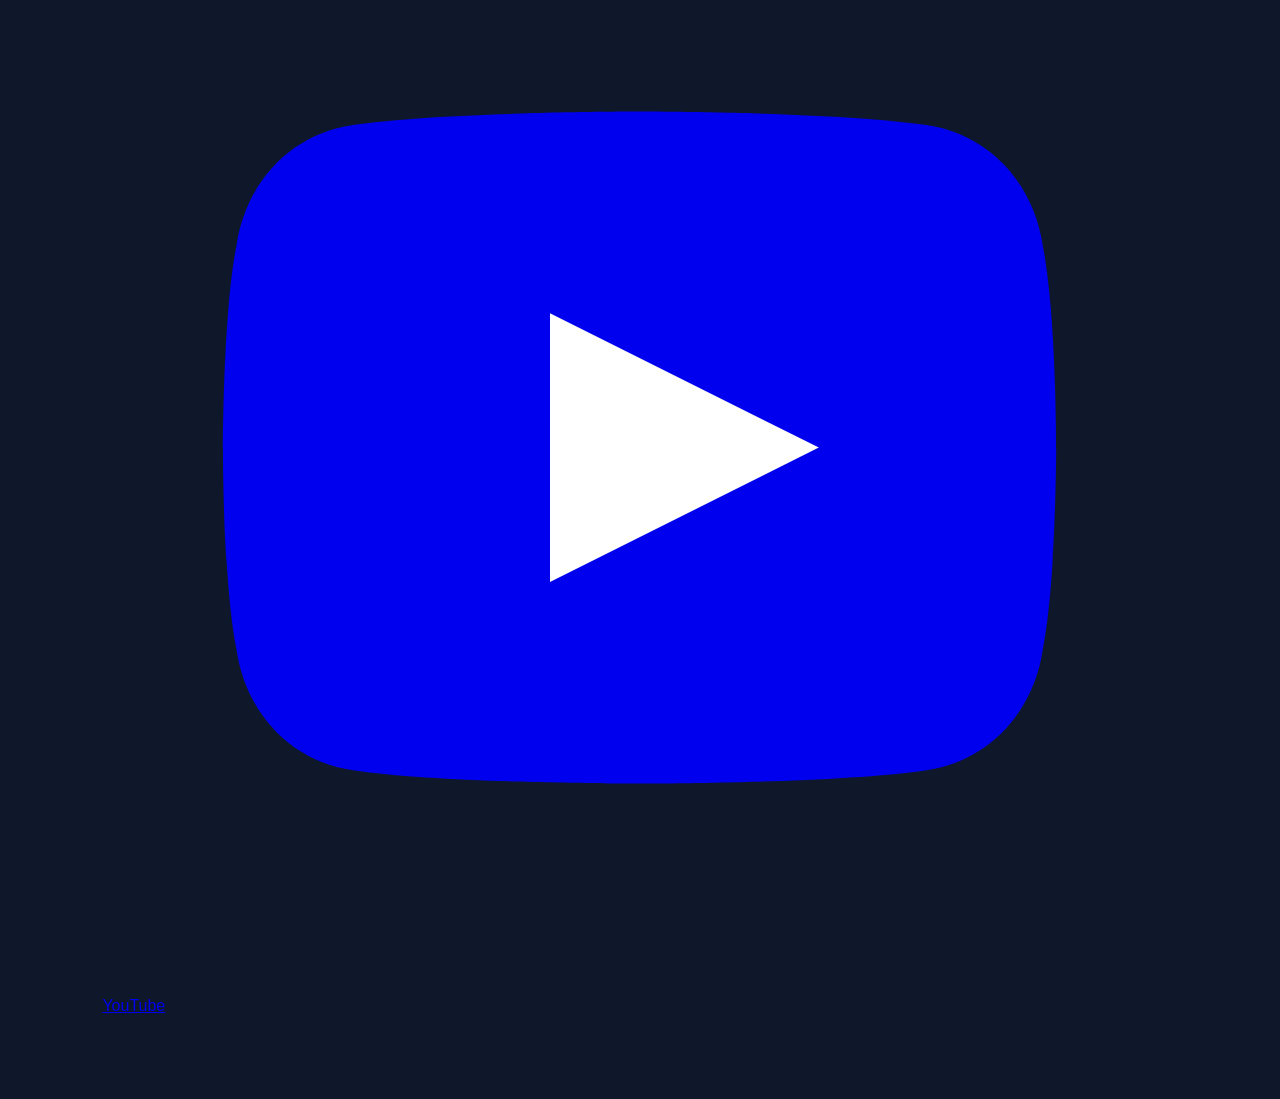
==== commit 92115edc: "Practica03 edt:se agregaron configuraciones a la vista en el archivo styles.css y aMiPerfil.html" ====
--- a/MiPerfil.html
+++ b/MiPerfil.html
@@ -38,26 +38,28 @@
              <img src="Practica03/assets/manager.png"
              alt="Fotografía de perfil "
              class="profile-img">
-
-             <h1=>Hola,soy Gael U. López García 
+             <div id="xx ">
+
+             <h1>Hola,soy Gael U. López García 
              </h1>
              <p >Estudiante|Aficonado de la Tecnologia|Explorador</p>
              <blockquote>"Que seria de la pizza sin el peperoni "</blockquote>
              <a class="boton" href="#yo">Conoceme </a>
+             </div>
            </div>
 
     </header>
     
     <!--ACERCA DE MI-->
-    <section id="yo">
+    <section id="yo" class="seccion solido-1">
         <h2>🐧Acerca de Mí</h2>
-        <div>
+        <div class="card">
             <p>Soy Estudiante de TI y me interesa aprender sobre el desarrollo web , programacion, diseño y nuevas tecnologias</p>
             <p>Planeo resolver problema, crear cosas nuevas y desarrollar proyectos que puedan ser de utilidad</p>
 
 
         
-        <div>
+        <div class="datos">
             <article>
                 <h3 >🔥Edad</h3>
                 <p>20 Años</p>
--- a/Practica03/css/styles.css
+++ b/Practica03/css/styles.css
@@ -171,3 +171,62 @@
     background-color: aquamarine;
     color:aliceblue;
 }
+/*======================== COLORES SOLIDOS ALTERNOS=================================== 
+======================================================================================*/
+.solido-1 {
+    background: #f8fafc;
+}
+.solido-2{
+    background: #111827;
+    color:#f8fafc
+}
+.solido-3{
+    background: #e0F2Fe;
+}
+.solido-4{
+    background: #1e293b;
+}
+section{
+    min-height:40vh;
+    padding:80px 8%;
+    
+}
+section h2{
+    text-align: center;
+    font-size:2.4rem;
+    margin-bottom:45px;
+}
+.contenedor {
+    max-width: 1100px;
+    margin:auto;
+}
+.card{
+    background: rgba(255, 255, 255, 0.12);
+    color:#222;
+    padding:30px;
+    border-radius: 20px;
+    box-shadow: 0 12px 30px rgba(0,0,0, 0.12);
+    transition:0.3s;
+}
+.card:hover{
+    transform: translateY(-8px);
+    box-shadow: 0 12px 40px rgba(30,41,59, 0.80);  
+}
+/* ==========================DATOS PERSONALES================================= 
+==============================================================================*/
+.datos{
+    margin: top 30px;
+    display:grid;
+    grid-template-columns: repeat(4,1fr);
+    gap:20px;
+
+}
+.datos article{
+    padding: 20px;
+    text-align:center;
+    background:white;
+    border-radius:18px;
+    box-shadow:0 10px 20px rgba(0,0,0,.08);
+
+
+}
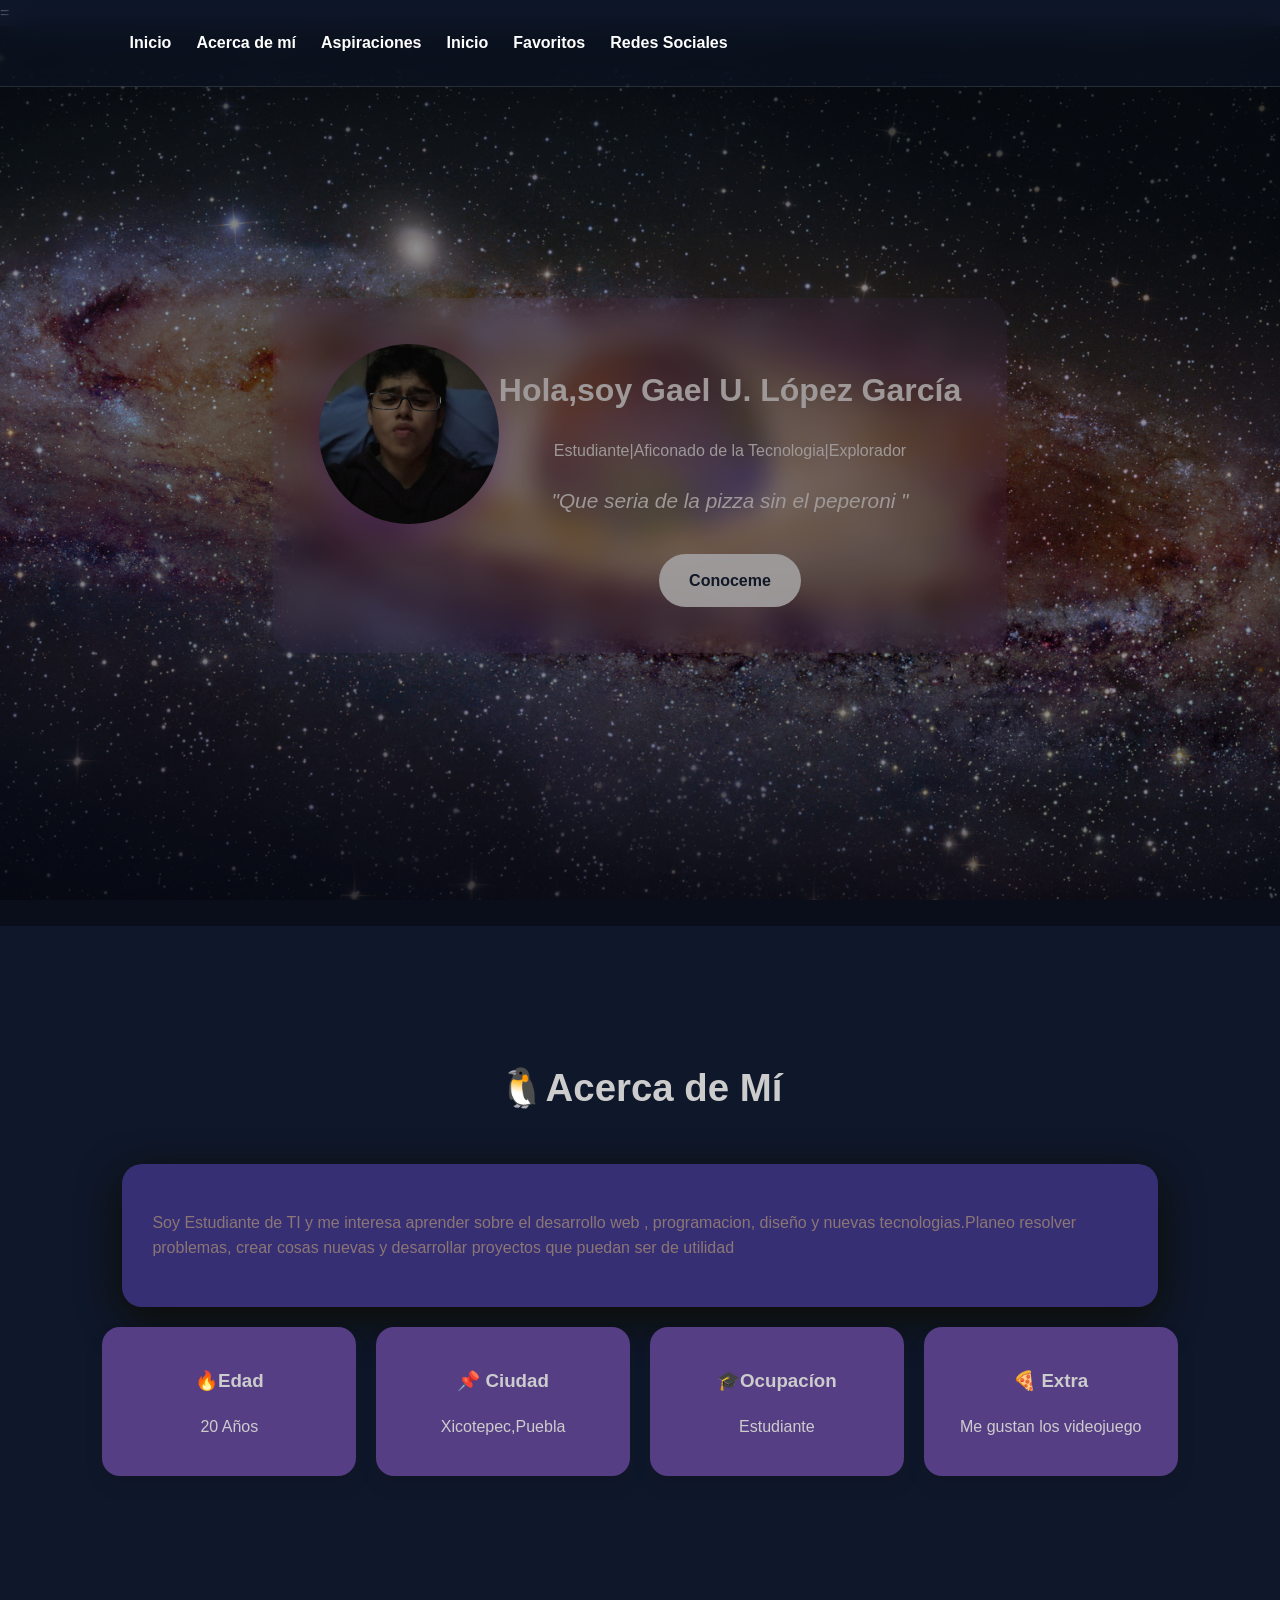
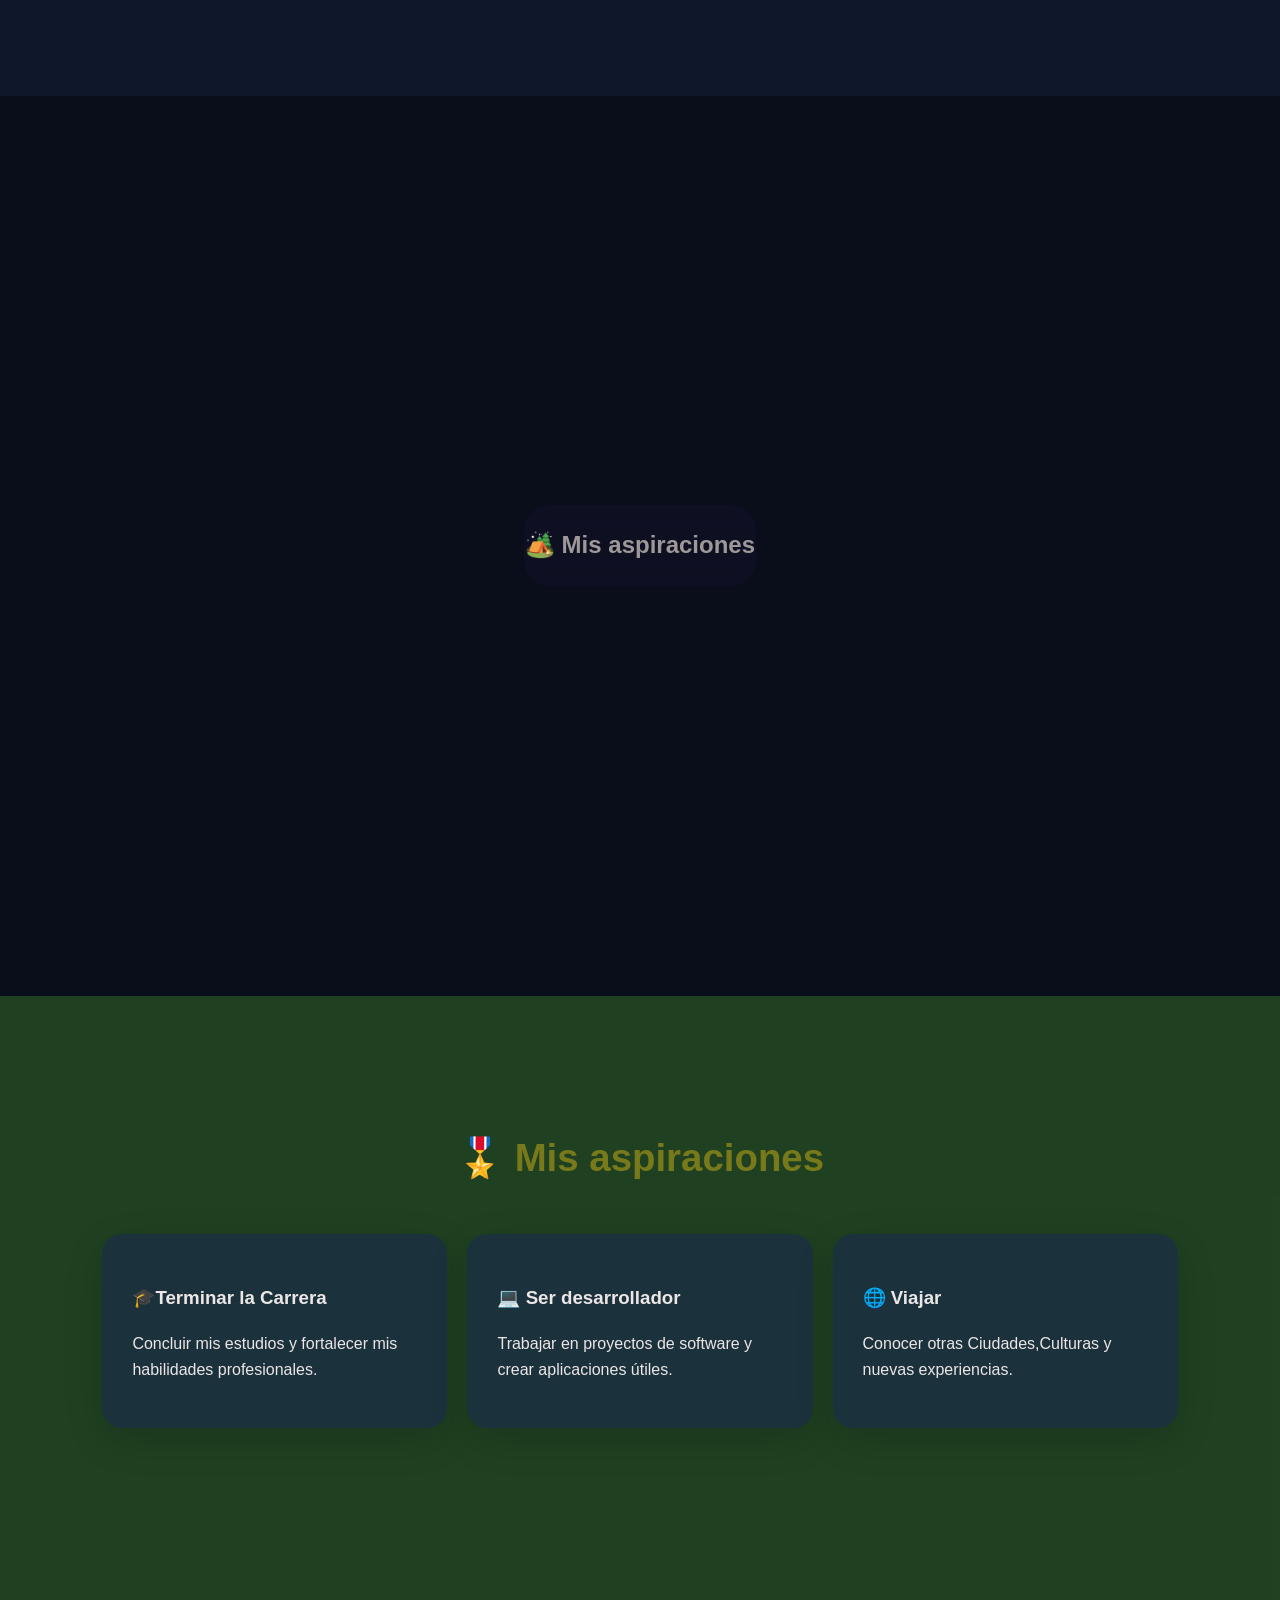
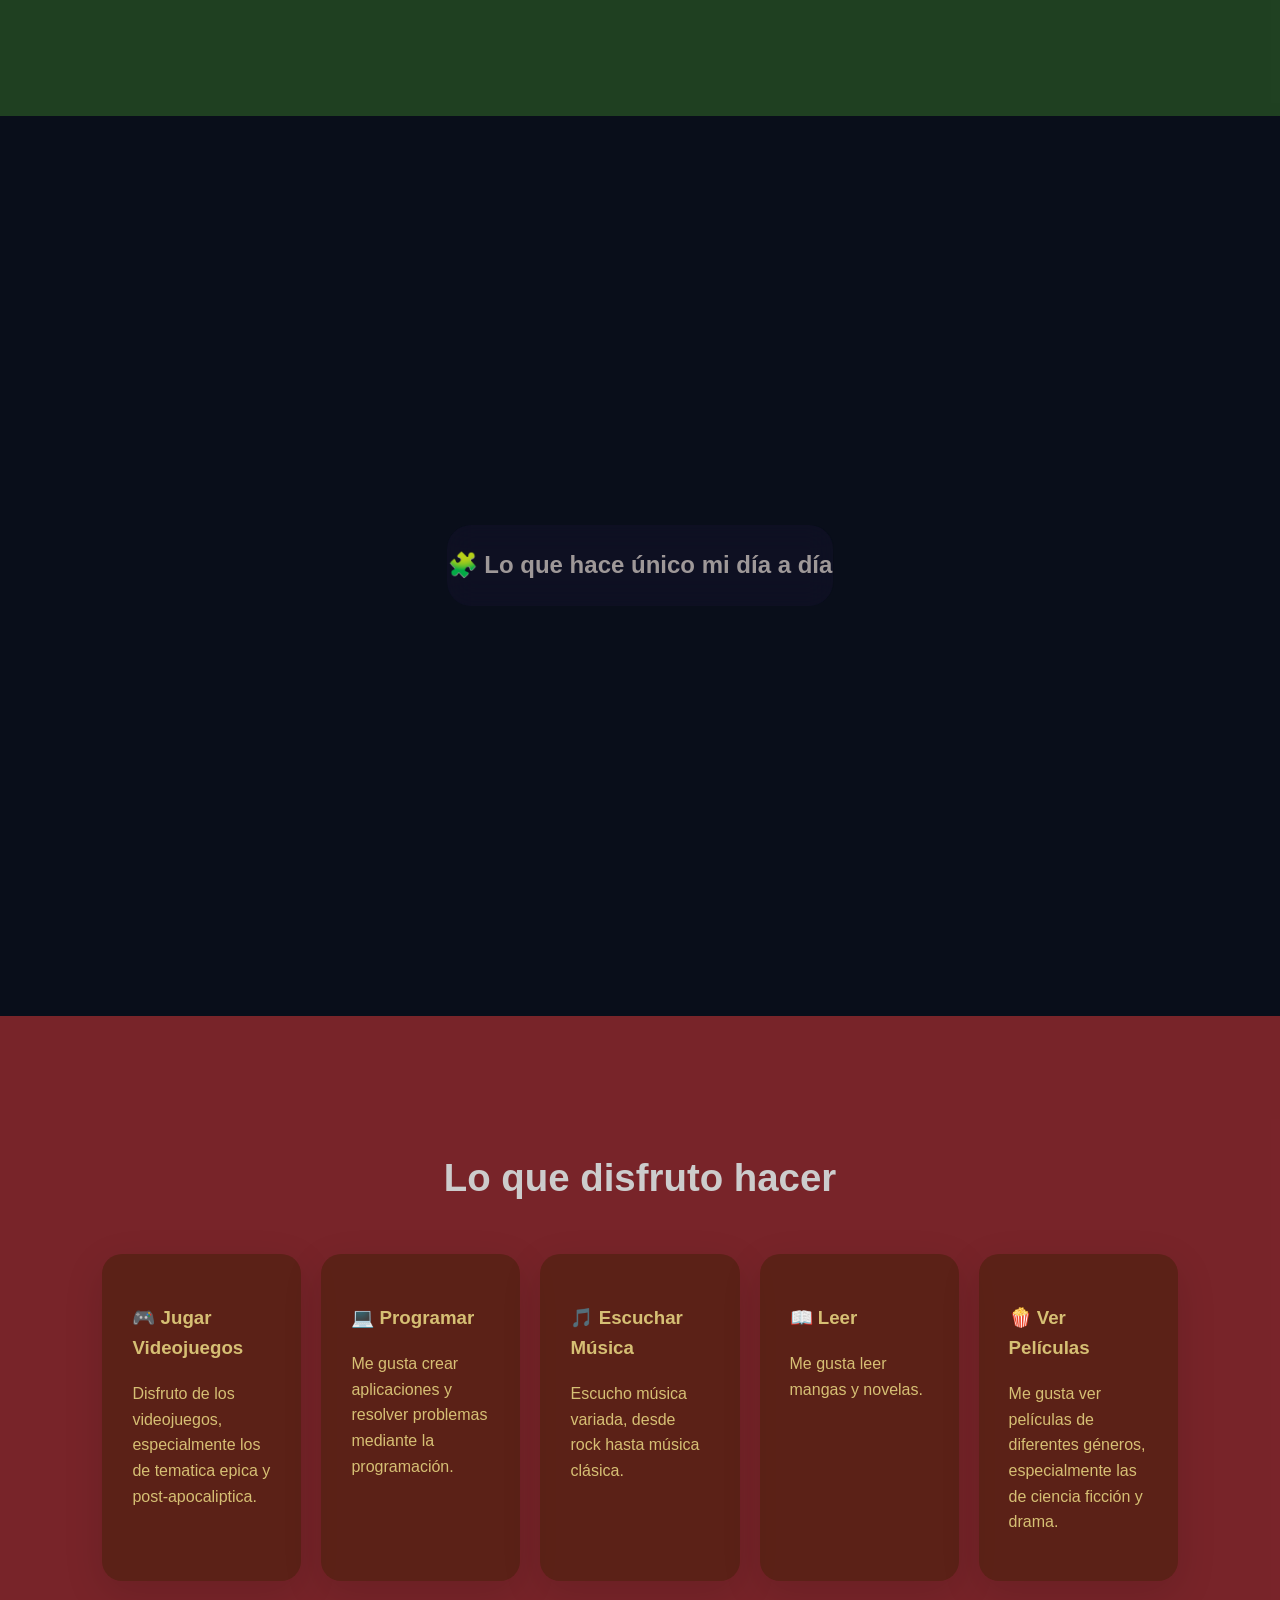
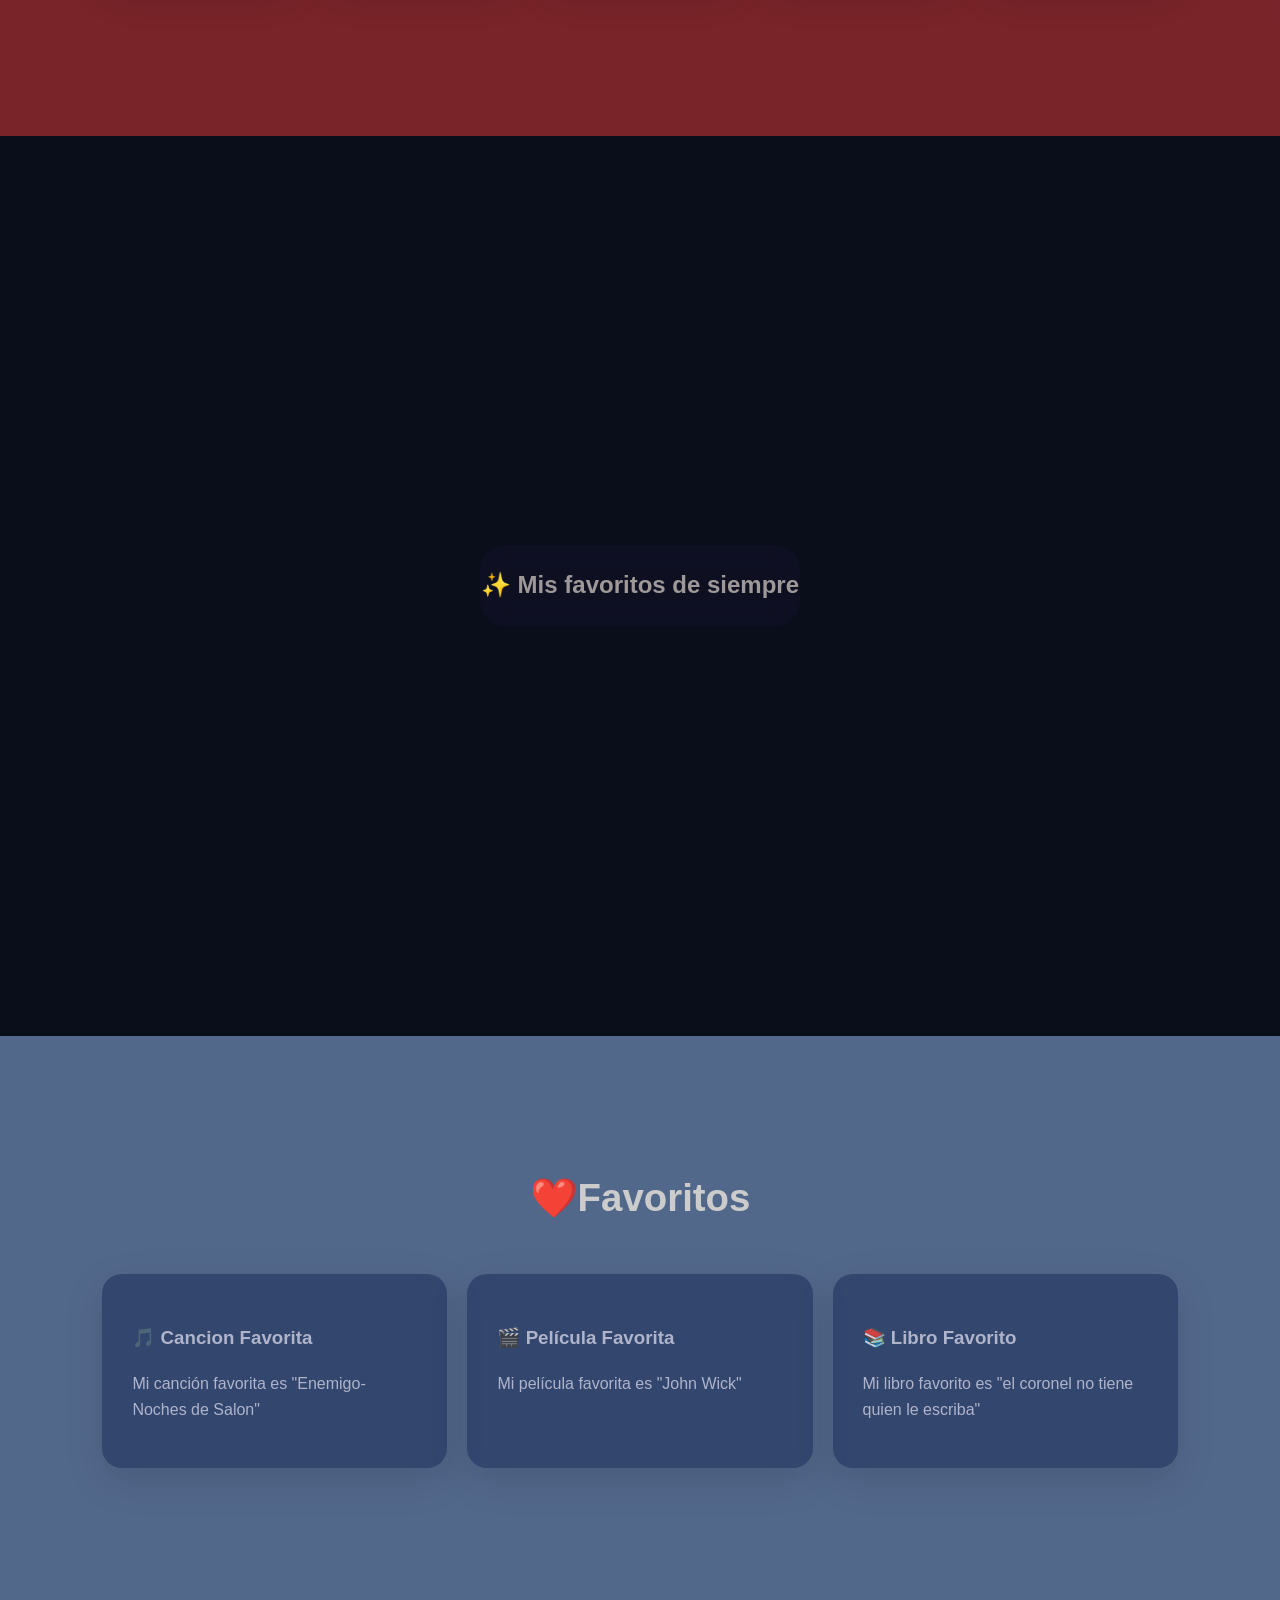
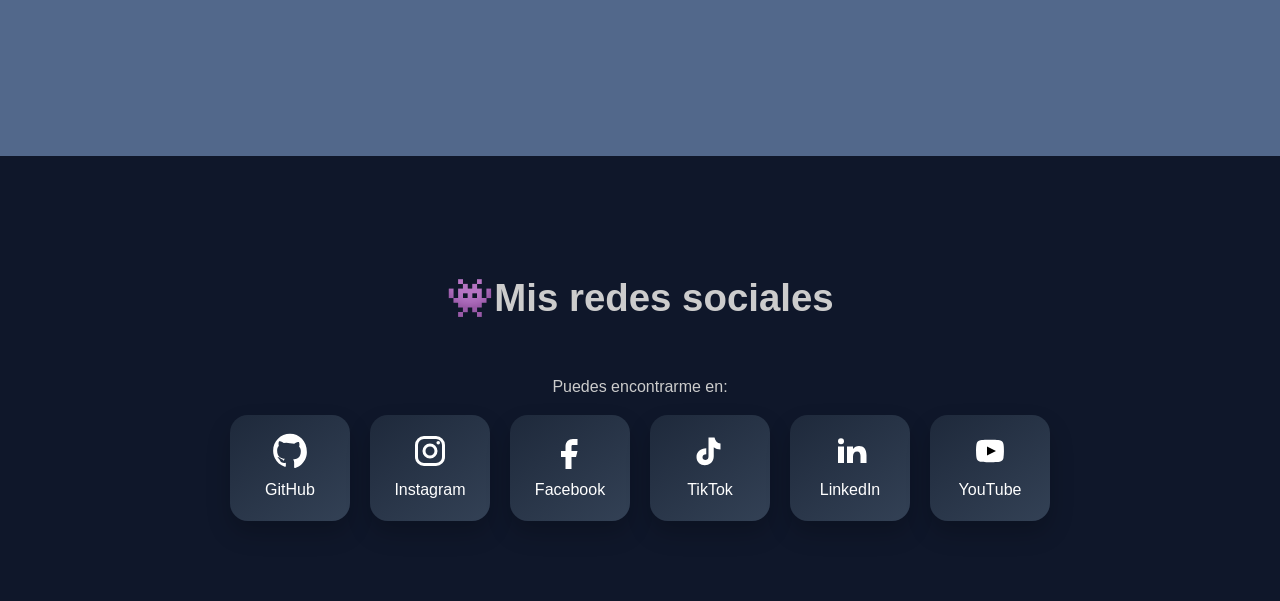
==== commit 3d9a8a4b: "Practica03 add:parallax-2,4 y se modifico la pagina de acuerdo a los colores de los fondos" ====
--- a/MiPerfil.html
+++ b/MiPerfil.html
@@ -35,7 +35,7 @@
     <header id="Inicio"
         class="parallax parallax-1">
            <div class="glass hero-card">
-             <img src="Practica03/assets/manager.png"
+             <img src="Practica03/assets/10.png"
              alt="Fotografía de perfil "
              class="profile-img">
              <div id="xx ">
@@ -44,20 +44,21 @@
              </h1>
              <p >Estudiante|Aficonado de la Tecnologia|Explorador</p>
              <blockquote>"Que seria de la pizza sin el peperoni "</blockquote>
-             <a class="boton" href="#yo">Conoceme </a>
+             <a  href="#yo" class="boton" >Conoceme </a>
              </div>
            </div>
 
     </header>
     
     <!--ACERCA DE MI-->
-    <section id="yo" class="seccion solido-1">
+    <section id="yo" class="seccion contenedor">
         <h2>🐧Acerca de Mí</h2>
         <div class="card">
-            <p>Soy Estudiante de TI y me interesa aprender sobre el desarrollo web , programacion, diseño y nuevas tecnologias</p>
-            <p>Planeo resolver problema, crear cosas nuevas y desarrollar proyectos que puedan ser de utilidad</p>
-
-
+            <p>Soy Estudiante de TI y me interesa aprender sobre el desarrollo web , programacion, diseño y nuevas tecnologias.Planeo resolver problemas, crear cosas nuevas y desarrollar proyectos que puedan ser de utilidad</p>
+            <p></p>
+
+        </div>
+        
         
         <div class="datos">
             <article>
@@ -77,25 +78,31 @@
                 <p>Me gustan los videojuego</p>
             </article>
         </div>
-        </div>
-
-    </section>
+
+    </section>
+     <!-- SEPARADOR PARALLAX -->
+    <div class="parallax parallax-2">
+        <div class="glass">
+            <h2>🏕️ Mis aspiraciones</h2>
+        </div>
+    </div>
+
     
     <!--=================================-->
     <!--MIS ASPIRACIONES -->
     <!--=================================-->
-    <section id="aspiraciones">
+    <section id="aspiraciones" class="seccion solido-2">
         <h2>🎖️ Mis aspiraciones</h2>
-        <div>
-            <article>
+        <div class="tres">
+            <article class="card-2">
                 <h3>🎓Terminar la Carrera</h3>
                 <p>Concluir mis estudios y fortalecer mis habilidades profesionales.</p>
             </article>
-            <article>
+            <article class="card-2">
                 <h3>💻 Ser desarrollador</h3>
                 <p>Trabajar en proyectos de software y crear aplicaciones útiles.</p>
             </article>
-            <article>
+            <article class="card-2">
                 <h3>🌐 Viajar</h3>
                 <p>Conocer otras Ciudades,Culturas y nuevas experiencias.</p>
             </article>
@@ -103,48 +110,64 @@
         </div>
 
     </section>
-    <section id="hobbies">
+    <!-- SEPARADOR PARALLAX -->
+    <div class="parallax parallax-3">
+        <div class="glass">
+            <h2>🧩 Lo que hace único mi día a día</h2>
+        </div>
+    </div>
+
+    <!--======================-->
+    <!-- HOBBIES -->
+    <!--======================-->
+    <section id="hobbies" class="seccion solido-3">
         <h2>Lo que disfruto hacer </h2>
-        <div>
-            <article>
+        <div class="cinco">
+            <article class="card-3">
                 <h3>🎮 Jugar Videojuegos</h3>
                 <p>Disfruto de los videojuegos, especialmente los de tematica epica y post-apocaliptica.</p>
             </article>
-            <article>
+            <article class="card-3">
                 <h3>💻 Programar</h3>
                 <p>Me gusta crear aplicaciones y resolver problemas mediante la programación.</p>
             </article>
-            <article>
+            <article class="card-3  ">
                 <h3>🎵 Escuchar Música</h3>
                 <p>Escucho música variada, desde rock hasta música clásica.</p>
             </article>
-            <article>
+            <article class="card-3">
                 <h3>📖 Leer</h3>
                 <p>Me gusta leer mangas y novelas.</p>
             </article>
-            <section>
+            <article class="card-3">
                 <h3>🍿 Ver Películas</h3>
                 <p>Me gusta ver películas de diferentes géneros, especialmente las de ciencia ficción y drama.</p>
-            </section>
-        </div>
-
-    </section>
+            </article>
+        </div>
+    </section>
+     <!-- SEPARADOR PARALLAX -->
+    <div class="parallax parallax-4">
+        <div class="glass">
+            <h2>✨ Mis favoritos de siempre</h2>
+        </div>
+    </div>
+
     <!--=================================-->
     <!--Favoritos-->
     <!--=================================-->
-    <section id="favoritos">
+    <section id="favoritos" class="seccion solido-4">
         <h2>❤️Favoritos </h2>
-        <div>
-            <article>
+        <div class="tres">
+            <article class="card-4">
                 <h3>🎵 Cancion Favorita</h3>
                 <p>Mi canción favorita es "Enemigo-Noches de Salon"</p>
             </article>
-            <article>
+            <article class="card-4">
                 <h3>🎬 Película Favorita
                 </h3>
                 <p>Mi película favorita es "John Wick"</p>
             </article>
-            <article>
+            <article class="card-4">
                 <h3>📚 Libro Favorito</h3>
                 <p>Mi libro favorito es "el coronel no tiene quien le escriba"</p>
             </article>
@@ -157,179 +180,44 @@
     <section id="redes"
              >
 
-        <h2>ð Mis redes sociales</h2>
-
-        <p>
-            Puedes encontrarme en:
-        </p>
-
-        <div >
-
-            <a href="https://github.com/"
-               target="_blank"
-               aria-label="GitHub">
-
+        <h2>👾Mis redes sociales</h2>
+        <p align="center"> Puedes encontrarme en:</p>
+
+        <div class="redes-sociales">
+            <a href="https://github.com/" target="_blank" aria-label="GitHub">
+                <svg viewBox="0 0 24 24"><path fill="currentColor" d="M12 .5C5.73.5.75 5.48.75 11.75c0 5.01 3.24 9.26 7.73 10.76.56.1.77-.24.77-.54 0-.27-.01-1.16-.02-2.1-3.15.68-3.81-1.34-3.81-1.34-.51-1.3-1.25-1.65-1.25-1.65-1.02-.7.08-.68.08-.68 1.13.08 1.73 1.16 1.73 1.16 1 .1 1.54.76 1.91 1.33.1-.72.39-1.21.71-1.49-2.52-.29-5.17-1.26-5.17-5.6 0-1.24.44-2.25 1.16-3.04-.12-.29-.5-1.46.11-3 0 0 .95-.3 3.11 1.16A10.8 10.8 0 0112 6.84c.96 0 1.93.13 2.83.38 2.16-1.46 3.11-1.16 3.11-1.16.61 1.54.23 2.71.11 3 .72.79 1.16 1.8 1.16 3.04 0 4.35-2.66 5.31-5.19 5.59.4.34.75 1.02.75 2.06 0 1.49-.01 2.69-.01 3.06 0 .3.2.65.78.54 4.48-1.5 7.72-5.75 7.72-10.76C23.25 5.48 18.27.5 12 .5z"/></svg>
+                <span>GitHub</span>
+            </a>
+
+            <a href="https://www.instagram.com/" target="_blank" aria-label="Instagram">
+                <svg viewBox="0 0 24 24"><rect x="3" y="3" width="18" height="18" rx="5" fill="none" stroke="currentColor" stroke-width="2"/><circle cx="12" cy="12" r="4" fill="none" stroke="currentColor" stroke-width="2"/><circle cx="17.5" cy="6.5" r="1.2" fill="currentColor"/></svg>
+                <span>Instagram</span>
+            </a>
+
+            <a href="https://www.facebook.com/" target="_blank" aria-label="Facebook">
+                <svg viewBox="0 0 24 24"><path fill="currentColor" d="M14 8h3V4h-3c-3 0-5 2-5 5v3H6v4h3v8h4v-8h3l1-4h-4V9c0-.7.3-1 1-1z"/></svg>
+                <span>Facebook</span>
+            </a>
+
+            <a href="https://www.tiktok.com/" target="_blank" aria-label="TikTok">
+                <svg viewBox="0 0 24 24"><path fill="currentColor" d="M15 3c.5 2.3 1.8 3.8 4 4v4c-1.7 0-3.2-.5-4.5-1.5v6c0 3.6-2.6 6-6 6-3.2 0-5.5-2.4-5.5-5.5 0-3.4 2.7-5.8 6.5-5.8v4c-1.5 0-2.5.7-2.5 1.9 0 1.1.8 1.9 1.9 1.9 1.3 0 2.1-.9 2.1-2.4V3z"/></svg>
+                <span>TikTok</span>
+            </a>
+
+            <a href="https://www.linkedin.com/" target="_blank" aria-label="LinkedIn">
+                <svg viewBox="0 0 24 24"><rect x="4" y="9" width="4" height="11" fill="currentColor"/><circle cx="6" cy="5.5" r="2" fill="currentColor"/><path fill="currentColor" d="M10 9h4v1.6c1-1.3 2.2-2 4-2 3.2 0 5 2.1 5 6.2V20h-4v-4.6c0-2-.7-3.1-2.2-3.1-1.8 0-2.8 1.3-2.8 3.4V20h-4z"/></svg>
+                <span>LinkedIn</span>
+            </a>
+
+           <a href="https://www.youtube.com/" target="_blank" aria-label="YouTube">
                 <svg viewBox="0 0 24 24">
-                    <path fill="currentColor"
-                          d="M12 .5C5.73.5.75 5.48.75 11.75c0 5.01
-                          3.24 9.26 7.73 10.76.56.1.77-.24.77-.54
-                          0-.27-.01-1.16-.02-2.1-3.15.68-3.81-1.34
-                          -3.81-1.34-.51-1.3-1.25-1.65-1.25-1.65
-                          -1.02-.7.08-.68.08-.68 1.13.08 1.73
-                          1.16 1.73 1.16 1 .1 1.54.76 1.91
-                          1.33.1-.72.39-1.21.71-1.49-2.52-.29
-                          -5.17-1.26-5.17-5.6 0-1.24.44-2.25
-                          1.16-3.04-.12-.29-.5-1.46.11-3
-                          0 0 .95-.3 3.11 1.16A10.8 10.8
-                          0 0112 6.84c.96 0 1.93.13 2.83.38
-                          2.16-1.46 3.11-1.16 3.11-1.16.61
-                          1.54.23 2.71.11 3 .72.79 1.16
-                          1.8 1.16 3.04 0 4.35-2.66 5.31
-                          -5.19 5.59.4.34.75 1.02.75 2.06
-                          0 1.49-.01 2.69-.01 3.06
-                          0 .3.2.65.78.54 4.48-1.5
-                          7.72-5.75 7.72-10.76C23.25
-                          5.48 18.27.5 12 .5z"/>
-                </svg>
-
-                <span>GitHub</span>
-
-            </a>
-
-
-            <a href="https://www.instagram.com/"
-               target="_blank"
-               aria-label="Instagram">
-
-                <svg viewBox="0 0 24 24">
-
-                    <rect x="3"
-                          y="3"
-                          width="18"
-                          height="18"
-                          rx="5"
-                          fill="none"
-                          stroke="currentColor"
-                          stroke-width="2"/>
-
-                    <circle cx="12"
-                            cy="12"
-                            r="4"
-                            fill="none"
-                            stroke="currentColor"
-                            stroke-width="2"/>
-
-                    <circle cx="17.5"
-                            cy="6.5"
-                            r="1.2"
-                            fill="currentColor"/>
-
-                </svg>
-
-                <span>Instagram</span>
-
-            </a>
-
-
-            <a href="https://www.facebook.com/"
-               target="_blank"
-               aria-label="Facebook">
-
-                <svg viewBox="0 0 24 24">
-                    <path fill="currentColor"
-                          d="M14 8h3V4h-3
-                          c-3 0-5 2-5 5v3H6v4h3v8h4v-8h3l1-4h-4V9
-                          c0-.7.3-1 1-1z"/>
-                </svg>
-
-                <span>Facebook</span>
-
-            </a>
-
-
-            <a href="https://www.tiktok.com/"
-               target="_blank"
-               aria-label="TikTok">
-
-                <svg viewBox="0 0 24 24">
-                    <path fill="currentColor"
-                          d="M15 3c.5 2.3 1.8 3.8 4 4v4
-                          c-1.7 0-3.2-.5-4.5-1.5v6
-                          c0 3.6-2.6 6-6 6
-                          -3.2 0-5.5-2.4-5.5-5.5
-                          0-3.4 2.7-5.8 6.5-5.8v4
-                          c-1.5 0-2.5.7-2.5 1.9
-                          0 1.1.8 1.9 1.9 1.9
-                          1.3 0 2.1-.9 2.1-2.4V3z"/>
-                </svg>
-
-                <span>TikTok</span>
-
-            </a>
-
-
-            <a href="https://www.linkedin.com/"
-               target="_blank"
-               aria-label="LinkedIn">
-
-                <svg viewBox="0 0 24 24">
-
-                    <rect x="4"
-                          y="9"
-                          width="4"
-                          height="11"
-                          fill="currentColor"/>
-
-                    <circle cx="6"
-                            cy="5.5"
-                            r="2"
-                            fill="currentColor"/>
-
-                    <path fill="currentColor"
-                          d="M10 9h4v1.6
-                          c1-1.3 2.2-2 4-2
-                          3.2 0 5 2.1 5 6.2V20h-4v-4.6
-                          c0-2-.7-3.1-2.2-3.1
-                          -1.8 0-2.8 1.3-2.8 3.4V20h-4z"/>
-
-                </svg>
-
-                <span>LinkedIn</span>
-
-            </a>
-
-
-            <a href="https://www.youtube.com/"
-               target="_blank"
-               aria-label="YouTube">
-
-                <svg viewBox="0 0 24 24">
-
-                    <path fill="currentColor"
-                          d="M21 7.5
-                          c-.2-1.4-1.2-2.5-2.6-2.7
-                          C16.4 4.5 12 4.5 12 4.5
-                          s-4.4 0-6.4.3
-                          C4.2 5 3.2 6.1 3 7.5
-                          2.7 9 2.7 12 2.7 12
-                          s0 3 .3 4.5
-                          c.2 1.4 1.2 2.5 2.6 2.7
-                          2 .3 6.4.3 6.4.3
-                          s4.4 0 6.4-.3
-                          c1.4-.2 2.4-1.3 2.6-2.7
-                          .3-1.5.3-4.5.3-4.5
-                          s0-3-.3-4.5z"/>
-
-                    <polygon points="10,9 16,12 10,15"
-                             fill="white"/>
-
-                </svg>
-
+                <path fill="white" d="M21 7.5c-.2-1.4-1.2-2.5-2.6-2.7C16.4 4.5 12 4.5 12 4.5s-4.4 0-6.4.3C4.2 5 3.2 6.1 3 7.5 2.7 9 2.7 12 2.7 12s0 3 .3 4.5c.2 1.4 1.2 2.5 2.6 2.7 2 .3 6.4.3 6.4.3s4.4 0 6.4-.3c1.4-.2 2.4-1.3 2.6-2.7.3-1.5.3-4.5.3-4.5s0-3-.3-4.5z"/>  
+                <polygon points="10,9 16,12 10,15" fill="black"/> </svg>
                 <span>YouTube</span>
-
-            </a>
-
-        </div>
+                
+            </a>
+
+          
 
     </section>
     
--- a/Practica03/css/styles.css
+++ b/Practica03/css/styles.css
@@ -102,16 +102,17 @@
     background-image: url("../assets/1126157.png");
 }
 .parallax-2 {
-    background-image: url("../assets/705836.png");
+    background-image: url("../assets/705836.jpg");
 }
 .parallax-3 {
     background-image: url("../assets/1075300.jpg");
 
 }
 .parallax-4 {
-    background-image: url("../assets/688115.png");
-}
-
+    background-image: url("../assets/648115.jpg");
+}
+
+/* ESTILOS DE COMPONENTES */
 
 .profile-img{
     width:clamp(140px,20vmin,300px);
@@ -127,18 +128,18 @@
 
 .glass{
     display:flex;
-    background: rgba(120, 69, 223, 0.212);
-    color: white;
+    background: rgba(141, 92, 240, 0.041);
+    color: rgb(158, 152, 152);
     backdrop-filter:blur(14px);
     border: 1px solid
-    rgba(82, 70, 70, 0.63);
+    rgba(82, 70, 70, 0);
     border-radius: 24px;
-    box-shadow: rgba(63, 58, 58, 0.63);
+    box-shadow: rgba(53, 50, 50, 0.63);
 }
 /*=============================HERO CARD======================================*/
 
 .hero-card{
-    max-width: 700px;
+    max-width: 1000px;
     padding:45px;
     text-align:center;
 }
@@ -174,17 +175,18 @@
 /*======================== COLORES SOLIDOS ALTERNOS=================================== 
 ======================================================================================*/
 .solido-1 {
-    background: #f8fafc;
+    background: #44698f;
 }
 .solido-2{
-    background: #111827;
-    color:#f8fafc
+    background: #2c5e1c96;
+    color:#77791a
 }
 .solido-3{
-    background: #e0F2Fe;
+    background:rgba(165, 42, 42, 0.705);
 }
 .solido-4{
-    background: #1e293b;
+    background: #52688b;
+    color:#ccc;
 }
 section{
     min-height:40vh;
@@ -197,25 +199,53 @@
     margin-bottom:45px;
 }
 .contenedor {
-    max-width: 1100px;
-    margin:auto;
+    max-width: 1300px;
+    margin: auto auto 50px auto ;
+    padding: 0 10px;
 }
 .card{
-    background: rgba(255, 255, 255, 0.12);
-    color:#222;
+    background: rgba(102, 75, 199, 0.466);
+    color:#8b7676;
+    padding:30px;
+    margin: 20px;
+    border-radius: 20px;
+    box-shadow: 0 12px 40px rgb(13, 14, 4);
+    transition:0.3s;
+}
+
+.card-2{
+    background: rgba(22, 35, 92, 0.466);
+    color:#ece6e6;
     padding:30px;
     border-radius: 20px;
-    box-shadow: 0 12px 30px rgba(0,0,0, 0.12);
+    box-shadow: 0 12px 40px rgba(0,0,0, 0.12);
+    transition:0.3s;
+}
+.card-3{
+    background: rgba(59, 30, 3, 0.466);
+    color:#d6bf74;
+    padding:30px;
+    border-radius: 20px;
+    box-shadow: 0 12px 40px rgba(0,0,0, 0.12);
+    transition:0.3s;
+}
+.card-4{
+    background: rgba(13, 30, 78, 0.466);
+    color:#cbcde0d0;
+    padding:30px;
+    border-radius: 20px;
+    box-shadow: 0 12px 40px rgba(0,0,0, 0.12);
     transition:0.3s;
 }
 .card:hover{
     transform: translateY(-8px);
-    box-shadow: 0 12px 40px rgba(30,41,59, 0.80);  
-}
+    box-shadow: 0 20px 40px rgba(114, 61, 182, 0.8);  
+}
+
 /* ==========================DATOS PERSONALES================================= 
 ==============================================================================*/
 .datos{
-    margin: top 30px;
+    margin: top 50px;
     display:grid;
     grid-template-columns: repeat(4,1fr);
     gap:20px;
@@ -224,9 +254,87 @@
 .datos article{
     padding: 20px;
     text-align:center;
-    background:white;
+    background:rgb(86, 62, 133);
+    color:#ccc;
     border-radius:18px;
     box-shadow:0 10px 20px rgba(0,0,0,.08);
-
-
-}+}
+
+/* GRID */
+.grid {
+    display: grid;
+    grid-template-columns: repeat(auto-fit, minmax(280px, 1fr));
+    gap: 25px;
+    max-width: 1200px;
+    margin: auto;
+}
+
+/* IMÁGENES */
+.card img {
+    width: 100%;
+    max-height: 280px;
+    object-fit: cover;
+    border-radius: 15px;
+}
+
+/* SECCIONES */
+.seccion {
+    min-height: 80vh;
+    padding: 100px 8%;
+}
+
+.seccion h2 {
+    text-align: center;
+    font-size: 2.4rem;
+    margin-bottom: 45px;
+}
+
+/* REDES SOCIALES */
+.redes {
+    text-align: center;
+}
+
+.redes-sociales {
+    display: flex;
+    justify-content: center;
+    flex-wrap: wrap;
+    gap: 20px;
+}
+
+.redes-sociales a {
+    display: flex;
+    flex-direction: column;
+    align-items: center;
+    gap: 8px;
+    min-width: 120px;
+    padding: 18px;
+    color: #ffffff;
+    background: linear-gradient(145deg, #1e293b, #334155);
+    border-radius: 18px;
+    text-decoration: none;
+    box-shadow: 0 12px 25px rgba(0,0,0, 0.2);
+    transition: 0.3s;
+}
+
+.redes-sociales a:hover {
+    transform: translateY(-8px) scale(1.05);
+    background: linear-gradient(145deg, #2563eb, #7c3aed); /* Corrección de "#" */
+}
+
+.redes-sociales svg {
+    width: 36px;
+}
+.cinco{
+     margin: top 30px;
+    display:grid;
+    grid-template-columns: repeat(5,1fr);
+    gap:20px;
+
+}
+.tres{
+     margin: top 30px;
+    display:grid;
+    grid-template-columns: repeat(3,1fr);
+    gap:20px;
+
+}
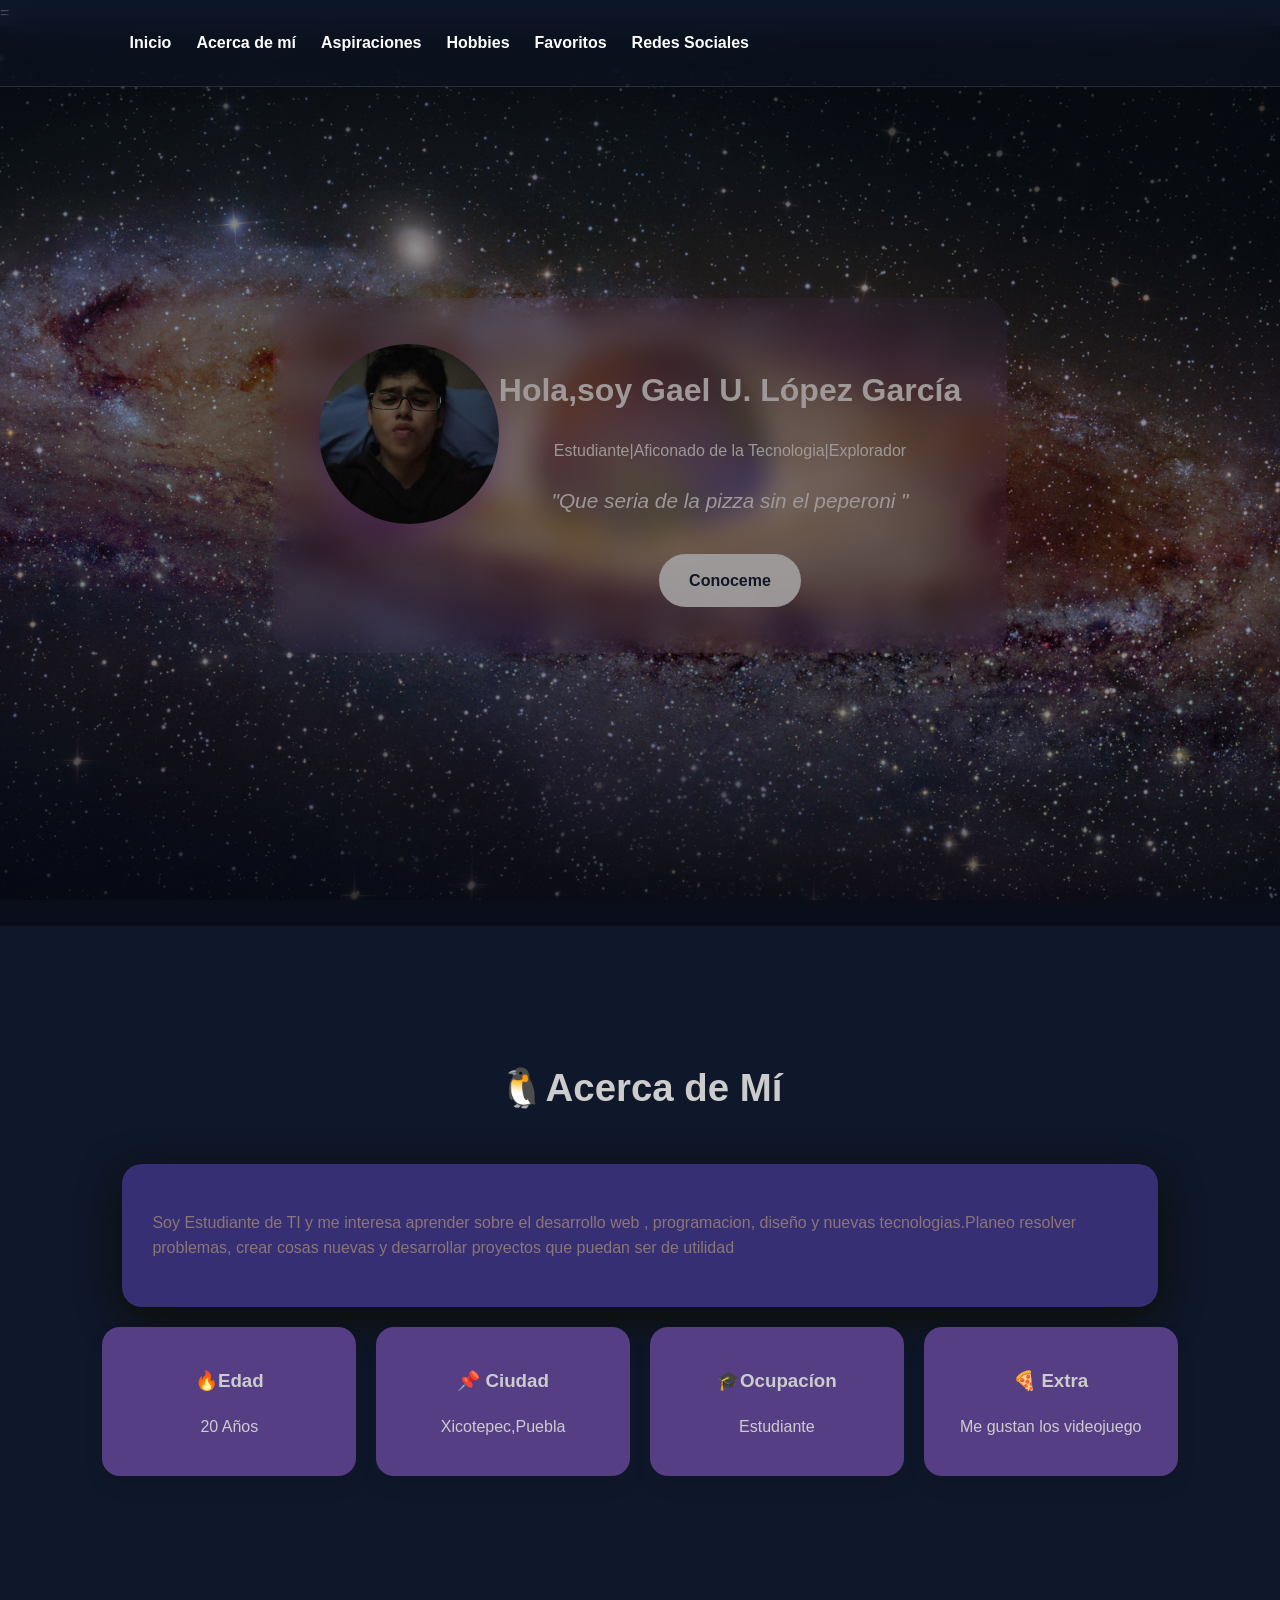
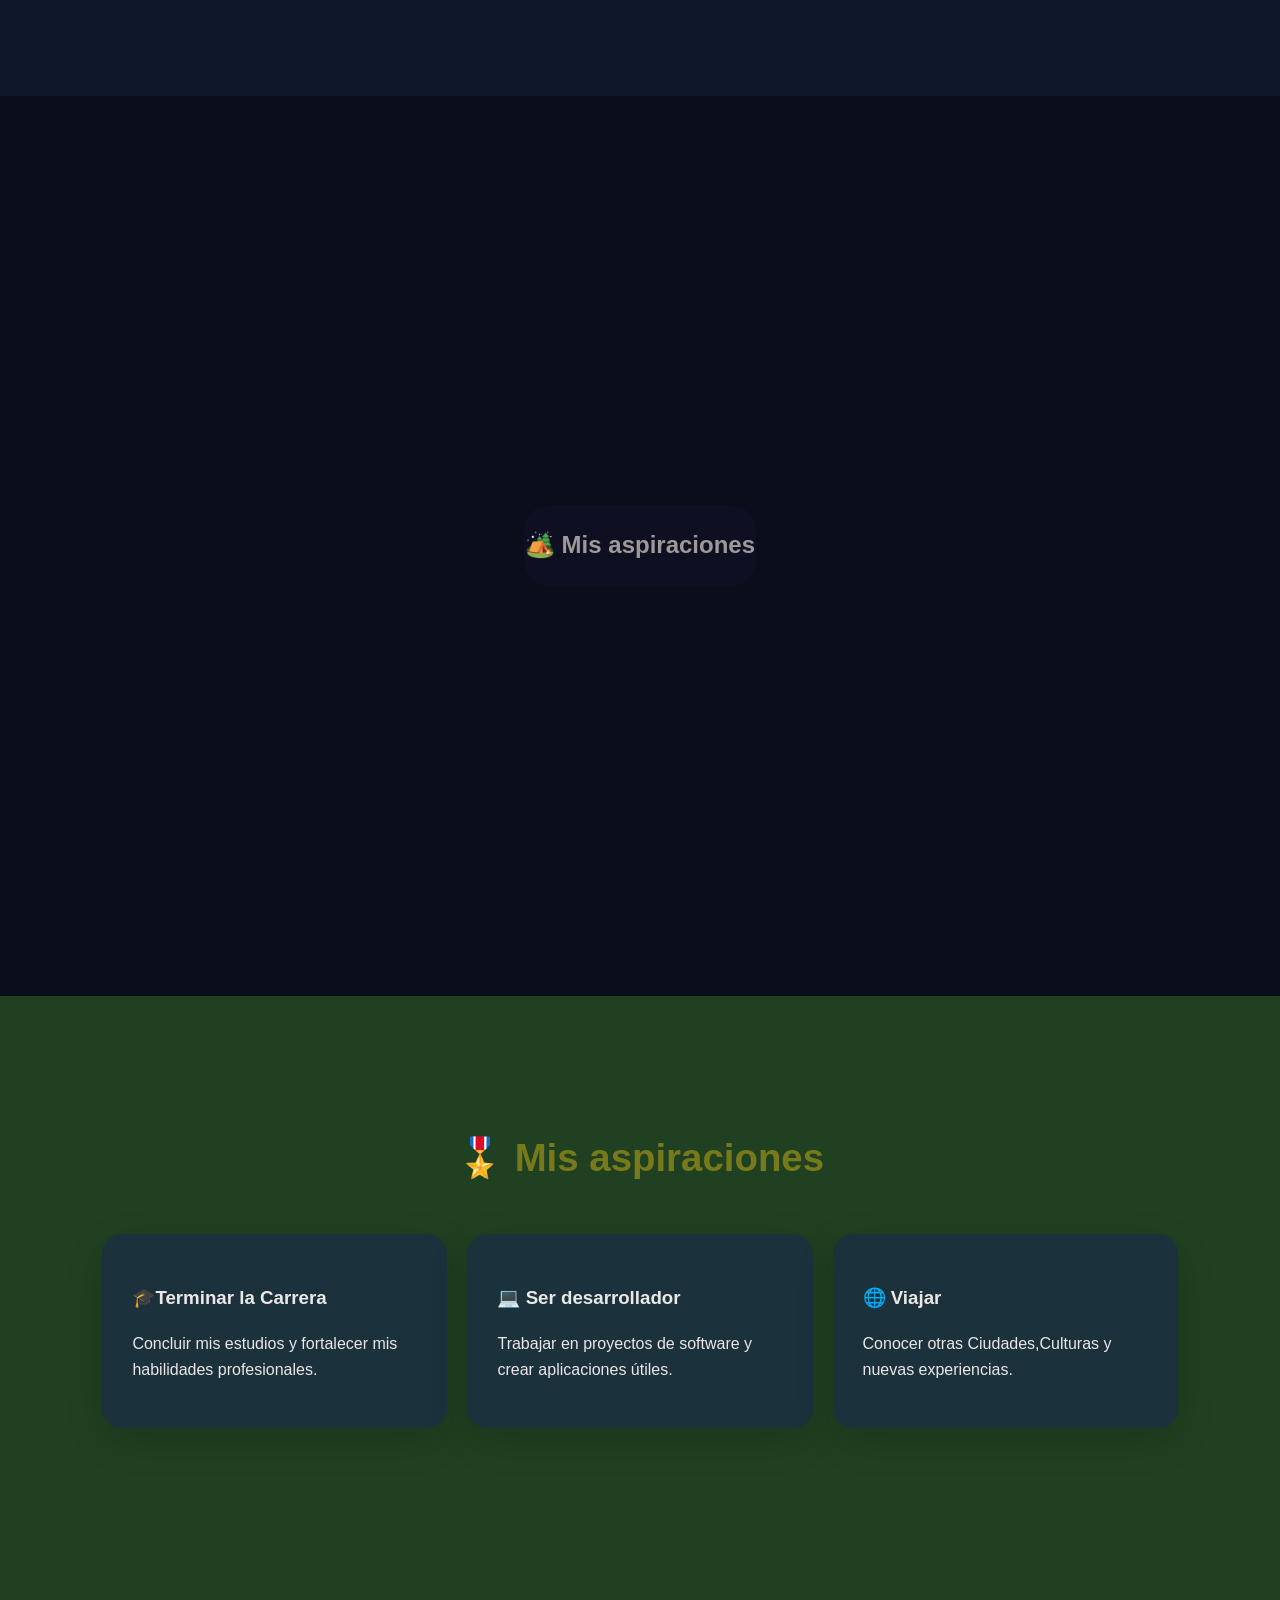
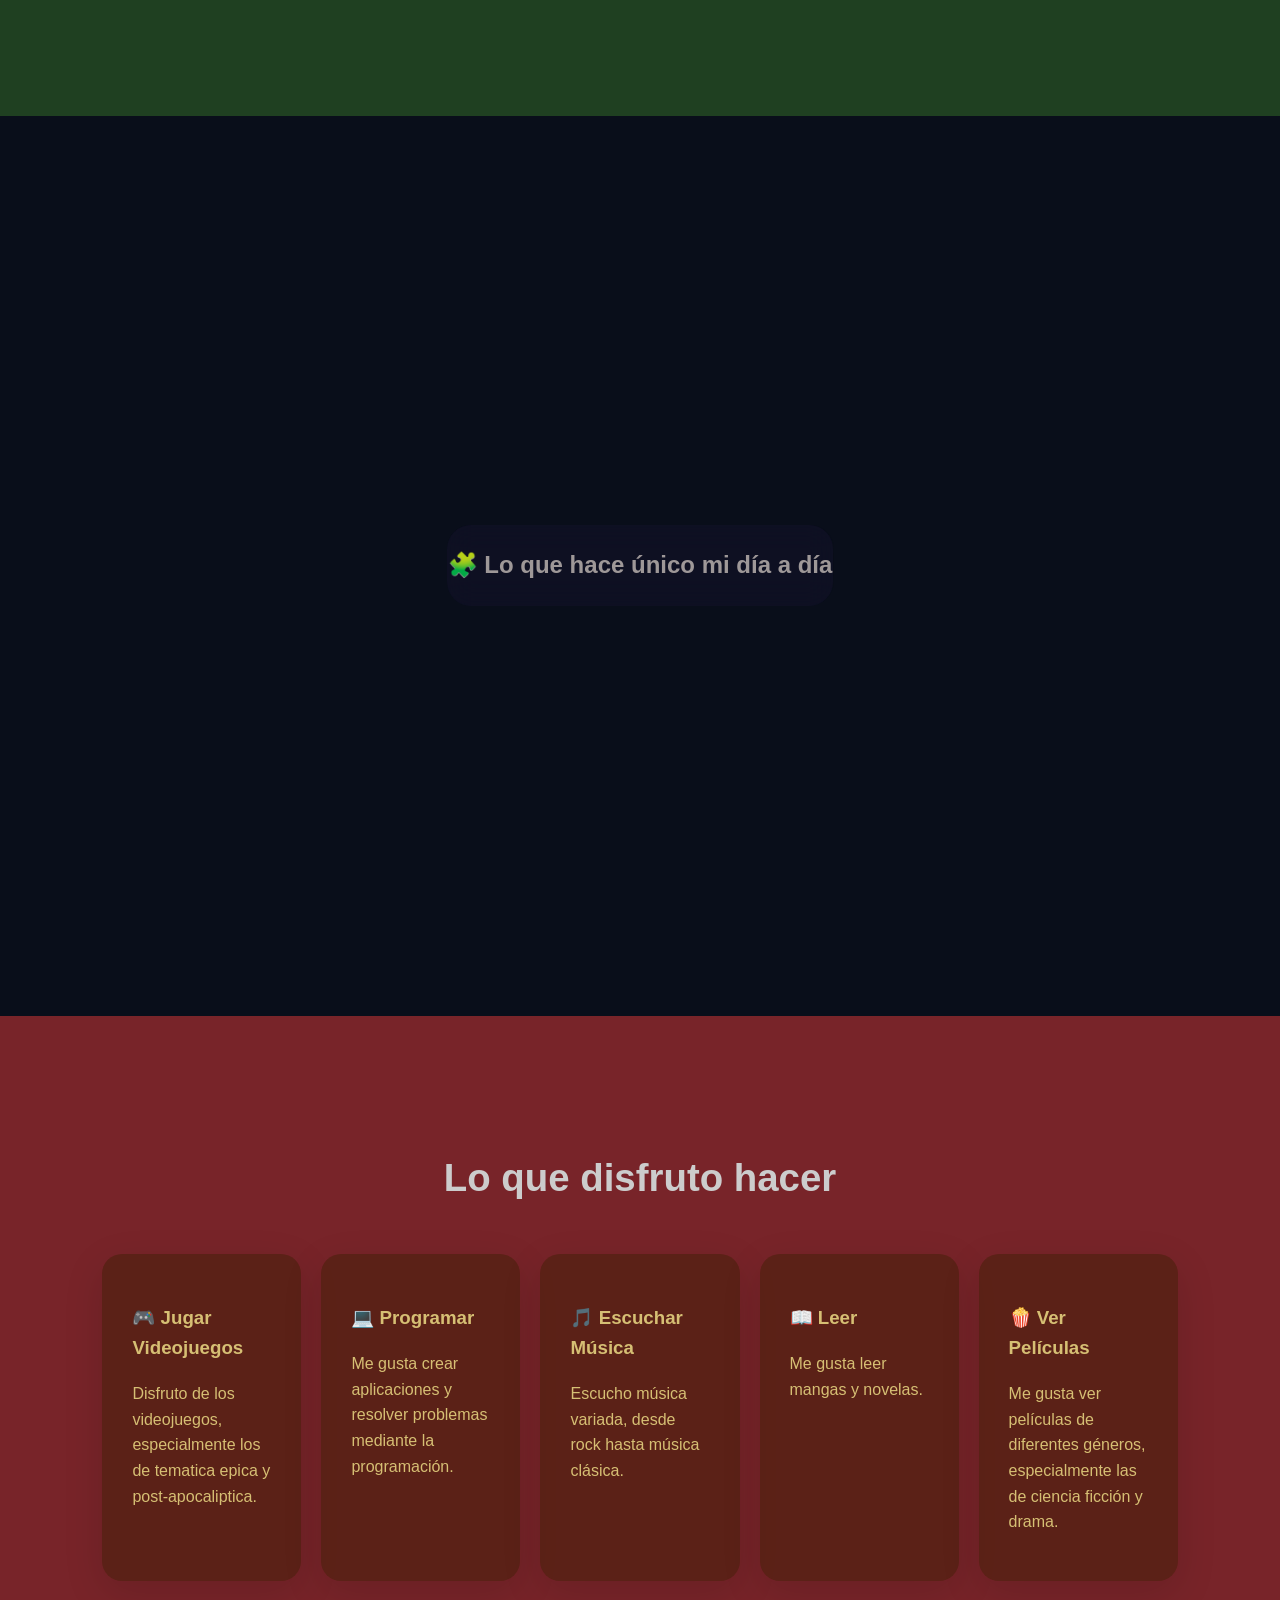
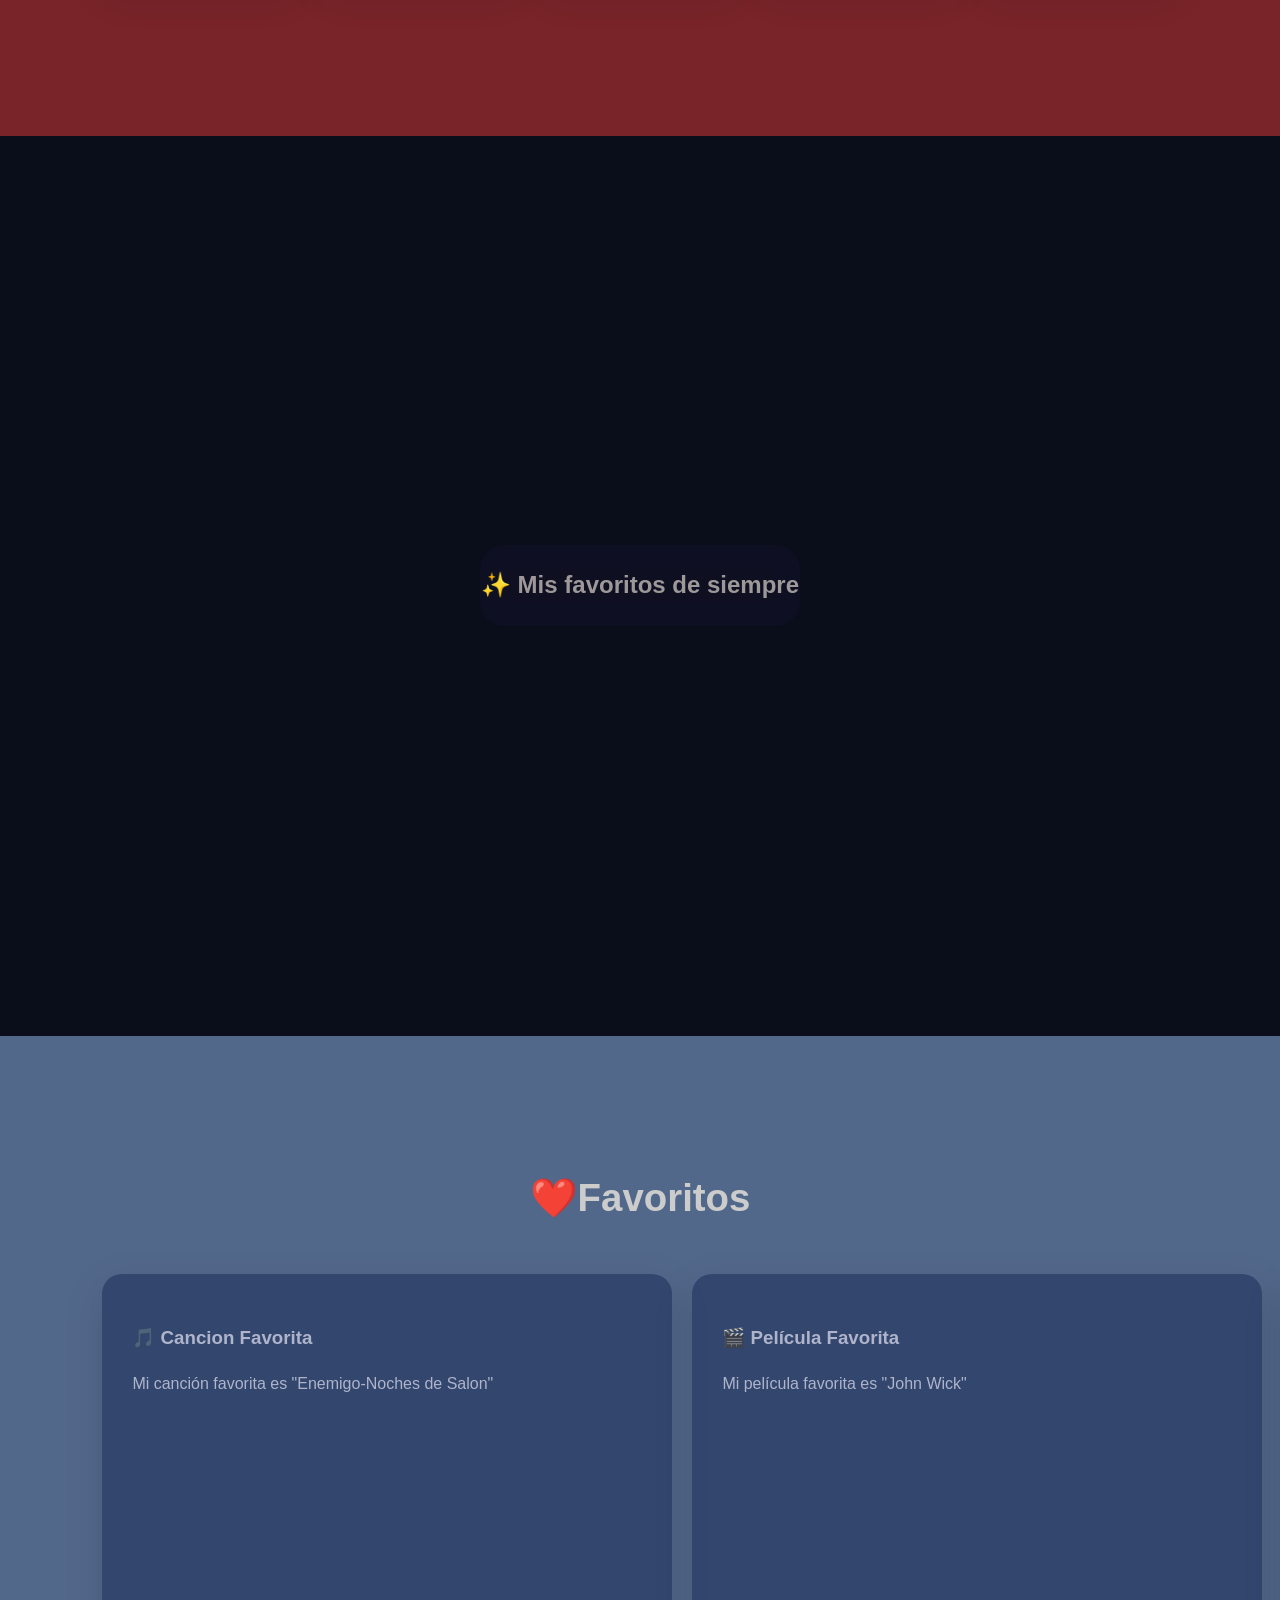
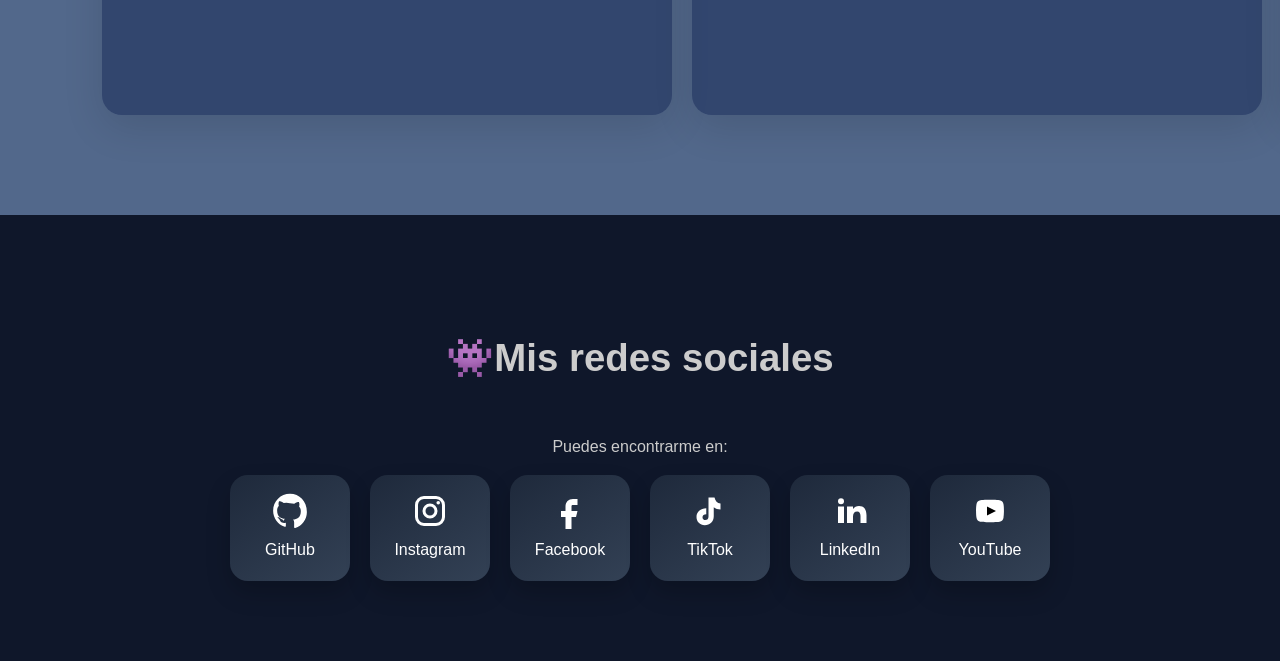
==== commit be694948: "Practica03 se agrego la informacion faltante en el apartado favoritos" ====
--- a/MiPerfil.html
+++ b/MiPerfil.html
@@ -19,9 +19,9 @@
    <nav id="inicio"> <!-- Etiqueta de semantica con el atributo id-->
         <ul> <!-- Unordered List, Lista desordenada-->
             <li class="menu_option"> <a href="#inicio">Inicio </a></li>
-            <li class="menu_option"> <a href="#acercaDeMi">Acerca de mí </a></li>
+            <li class="menu_option"> <a href="#yo">Acerca de mí </a></li>
             <li class="menu_option"> <a href="#aspiraciones">Aspiraciones </a></li>
-            <li class="menu_option"> <a href="#hobbies">Inicio </a></li>
+            <li class="menu_option"> <a href="#hobbies">Hobbies</a></li>
             <li class="menu_option"> <a href="#favoritos">Favoritos </a></li>
             <li class="menu_option"> <a href="#redes">Redes Sociales </a></li>
 
@@ -161,15 +161,18 @@
             <article class="card-4">
                 <h3>🎵 Cancion Favorita</h3>
                 <p>Mi canción favorita es "Enemigo-Noches de Salon"</p>
+                <iframe data-testid="embed-iframe" style="border-radius:12px" src="https://open.spotify.com/embed/track/7e3wTgibtSm4iFe3bQ4y2C?utm_source=generator&si=97f61bda443243ec" width="510" height="265" frameBorder="0" allowfullscreen="" allow="autoplay; clipboard-write; encrypted-media; fullscreen; picture-in-picture" loading="lazy"></iframe>
             </article>
             <article class="card-4">
-                <h3>🎬 Película Favorita
-                </h3>
+                <h3>🎬 Película Favorita</h3>
                 <p>Mi película favorita es "John Wick"</p>
+                <iframe width="510" height="265" src="https://www.youtube.com/embed/r1u1zWsY4DU?si=CZtU_x4LGp7W6P_D" title="YouTube video player" frameborder="0" allow="accelerometer; autoplay; clipboard-write; encrypted-media; gyroscope; picture-in-picture; web-share" referrerpolicy="strict-origin-when-cross-origin" allowfullscreen></iframe>
             </article>
             <article class="card-4">
                 <h3>📚 Libro Favorito</h3>
                 <p>Mi libro favorito es "el coronel no tiene quien le escriba"</p>
+                <iframe src="/Practica03/assets/Gabriel García Márquez - EL Coronel No Tiene Quien Le Escriba (1961).pdf" width="510" height="265"></iframe>
+
             </article>
         </div>
     </section>
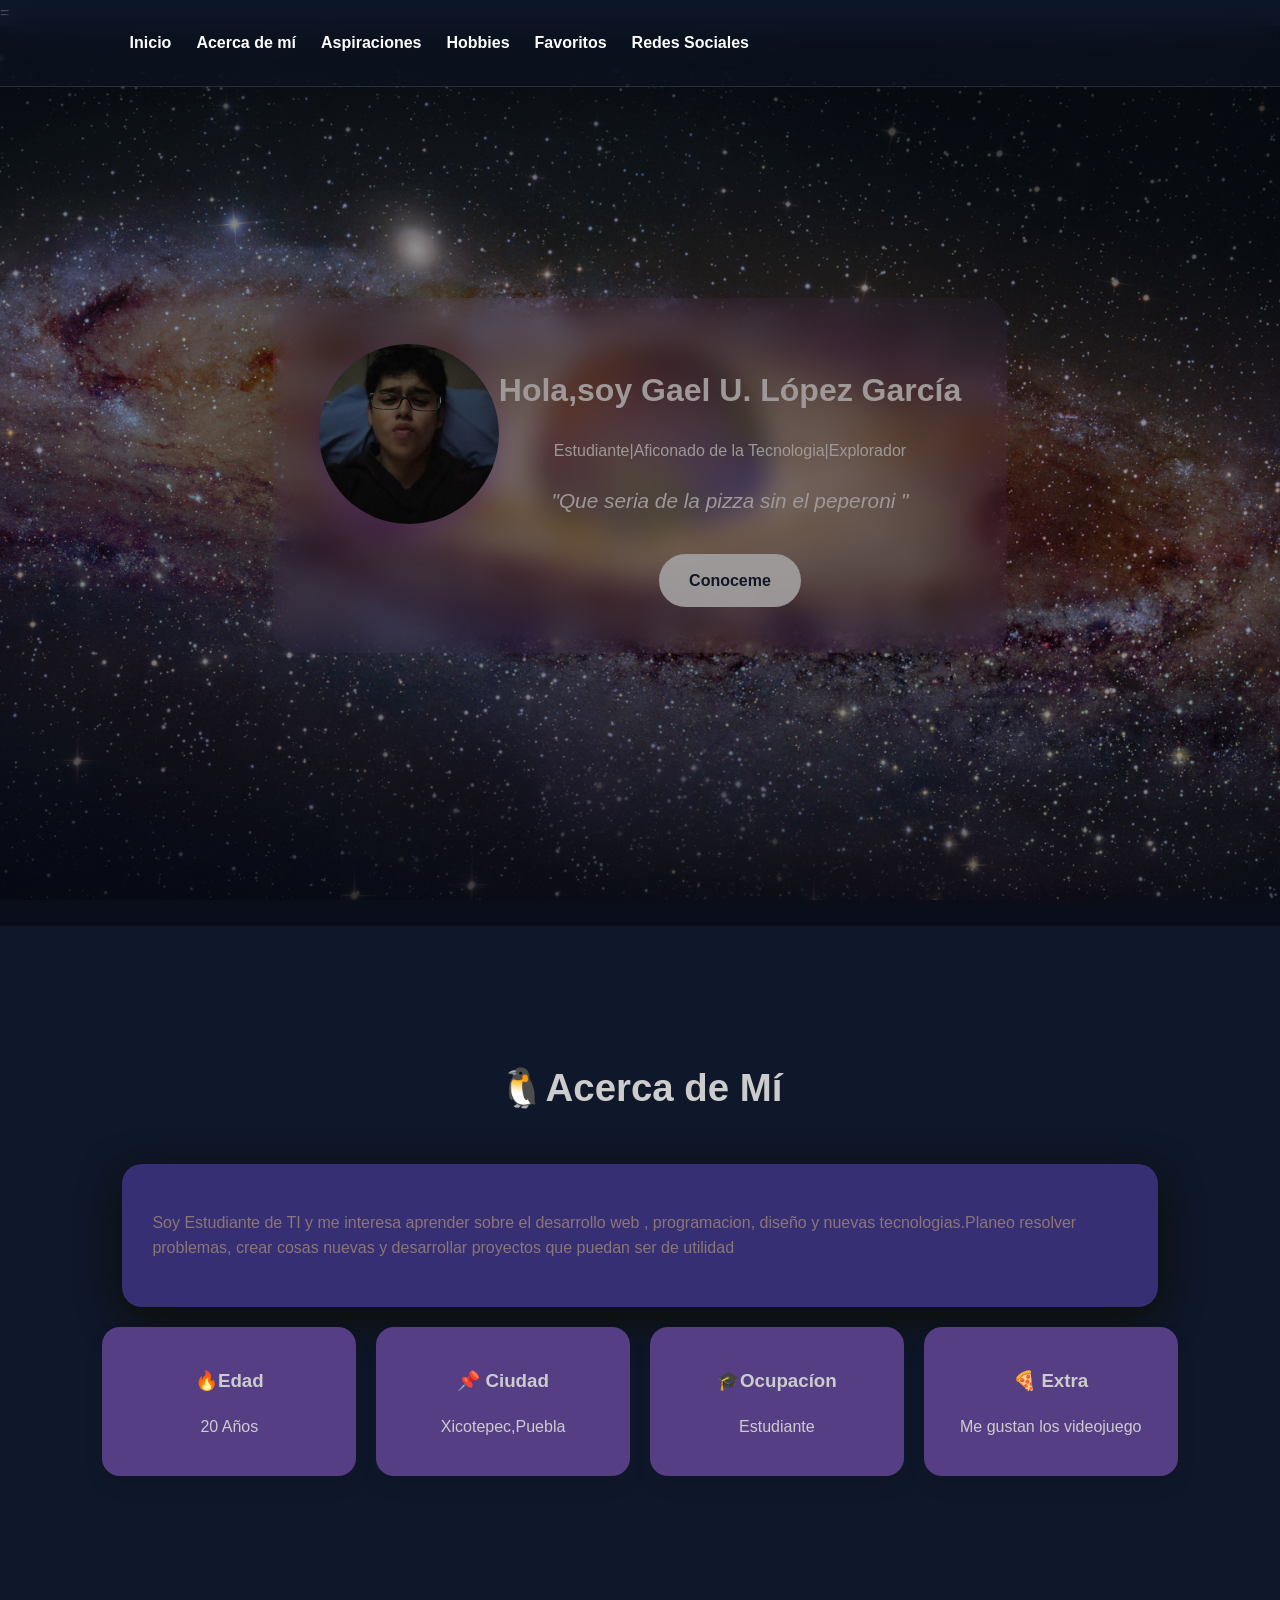
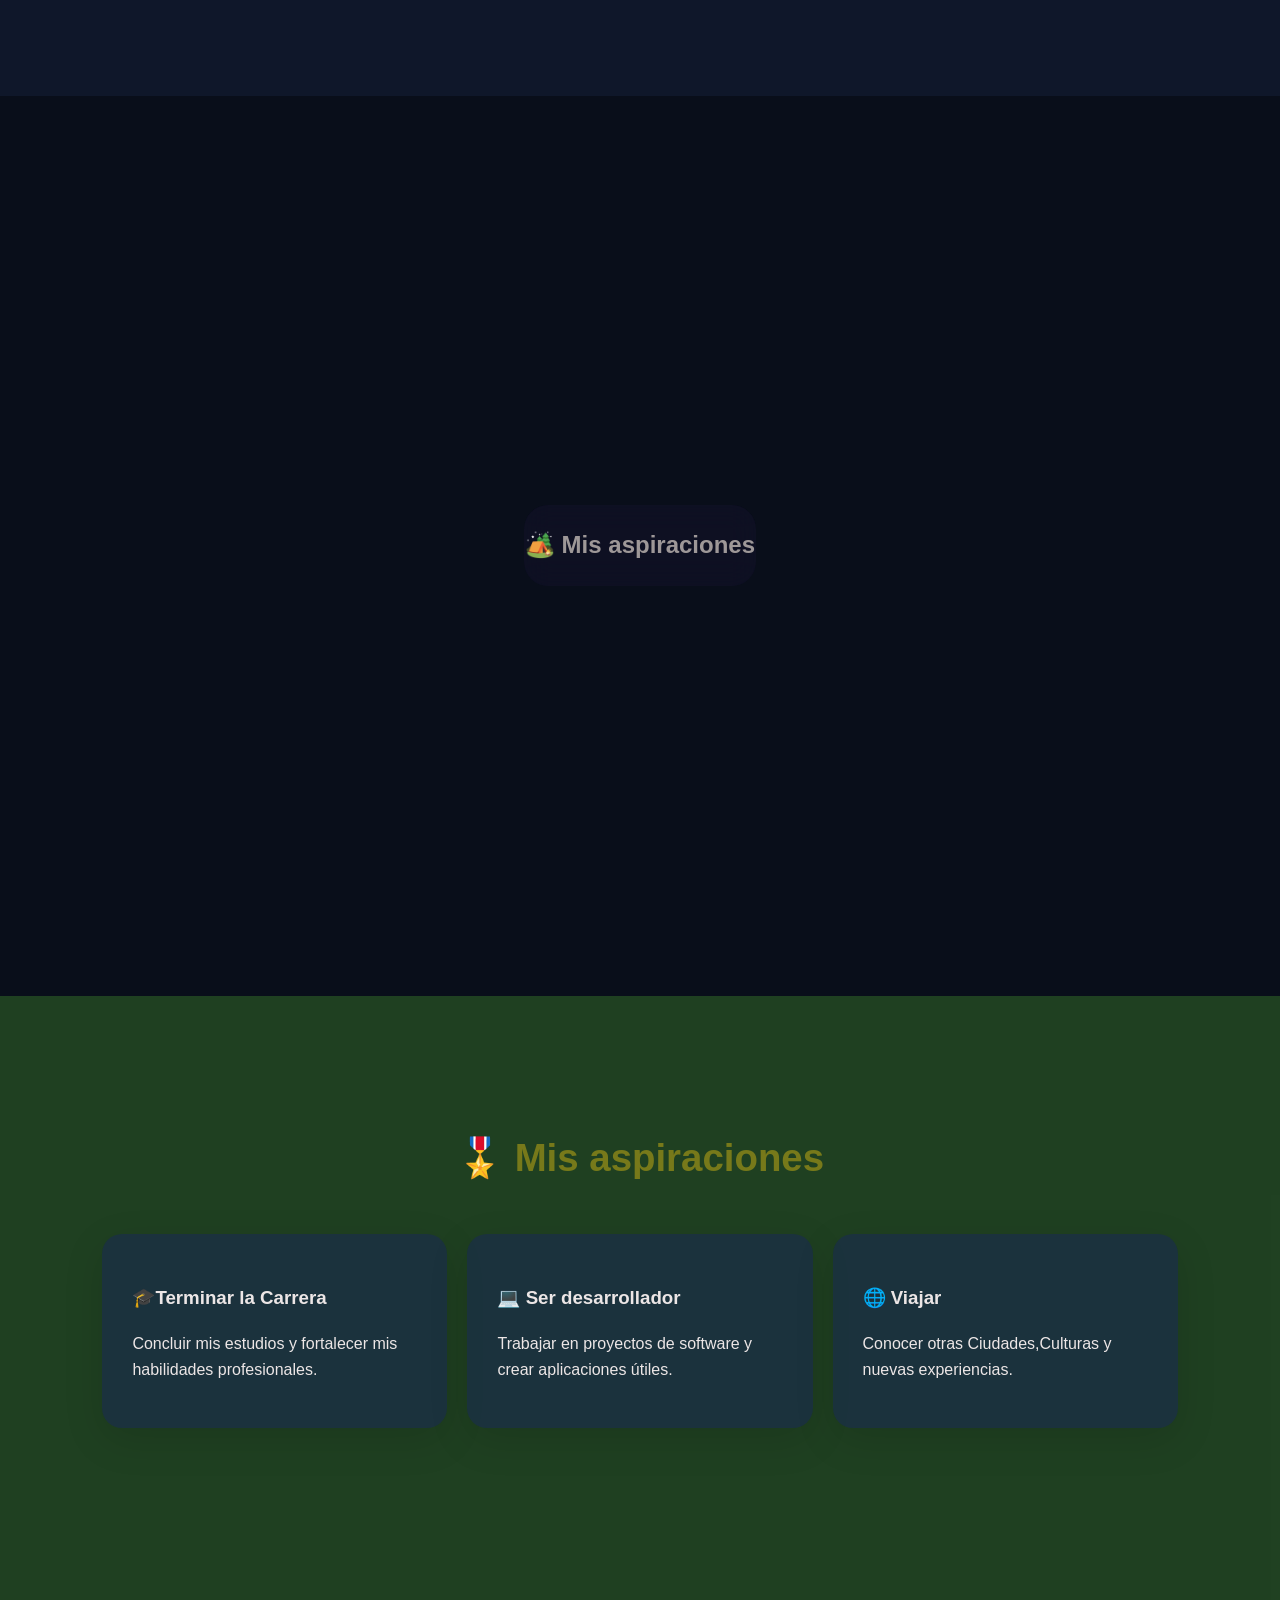
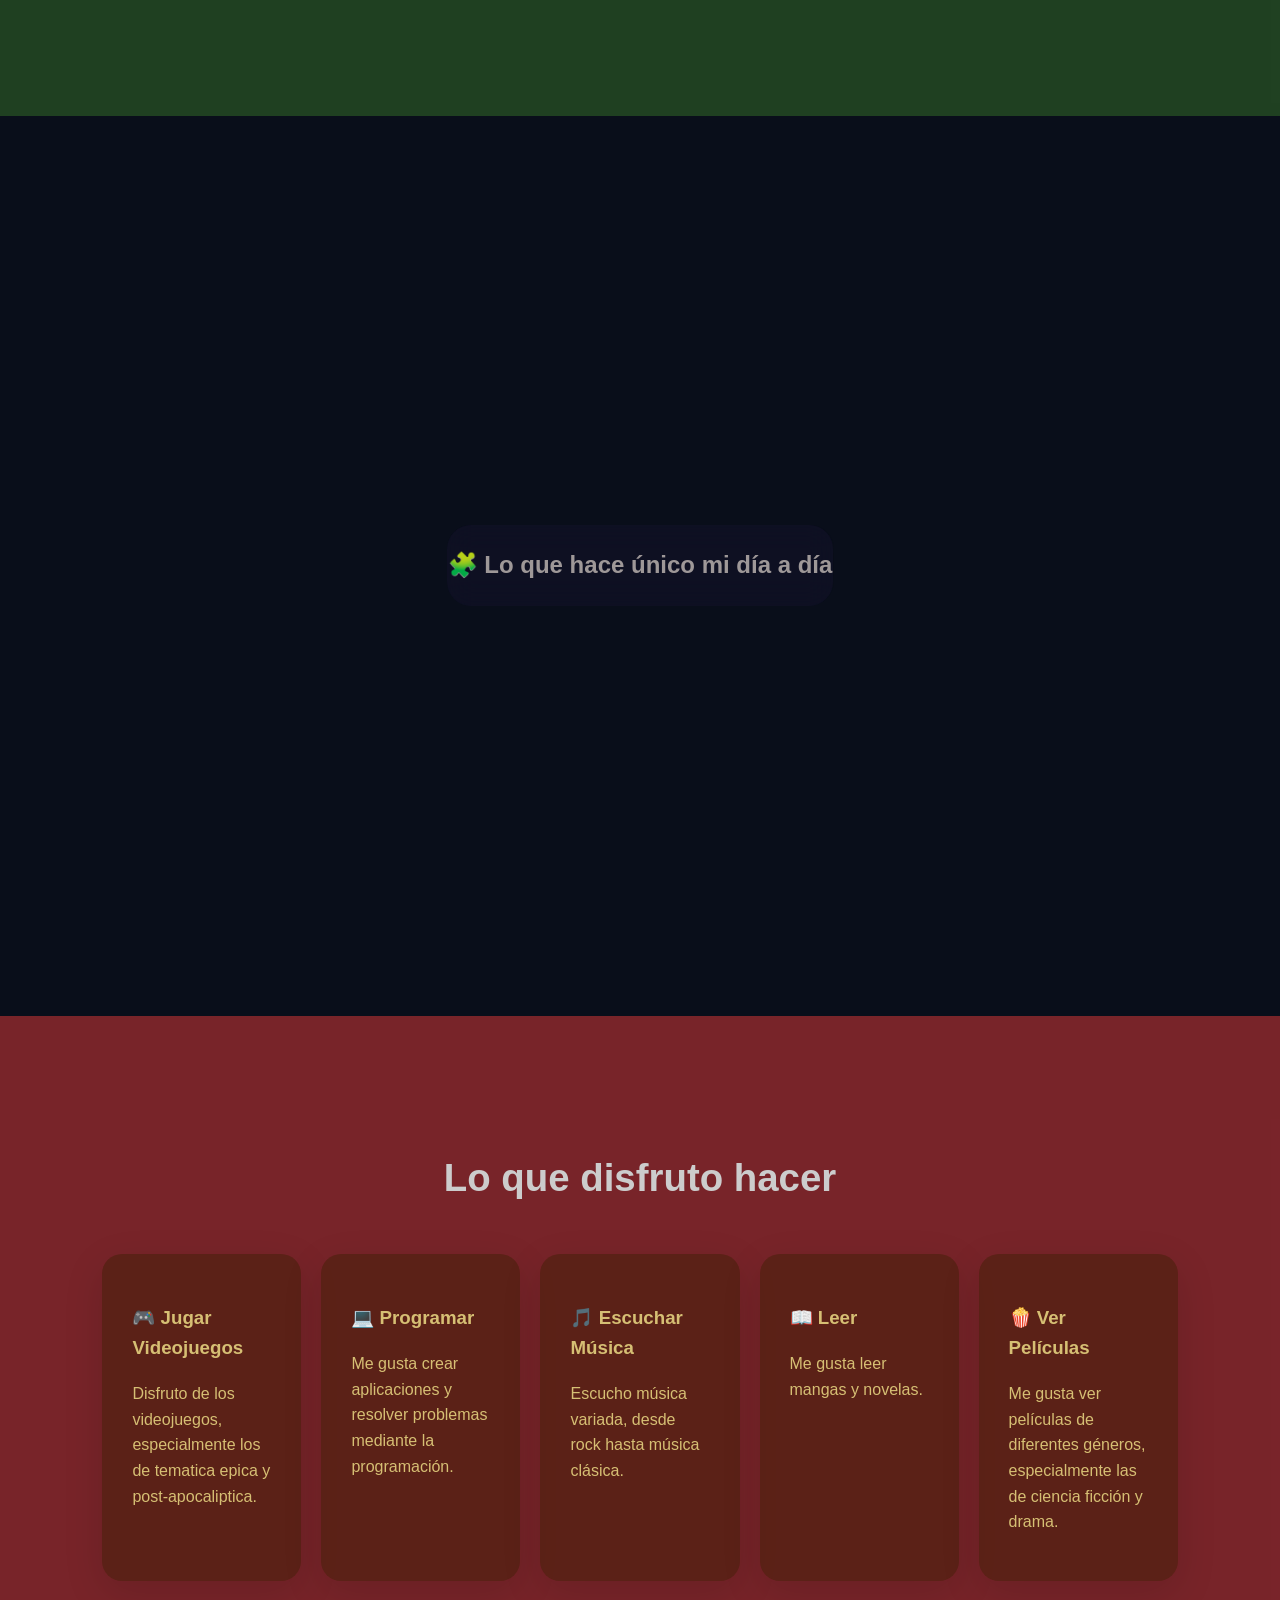
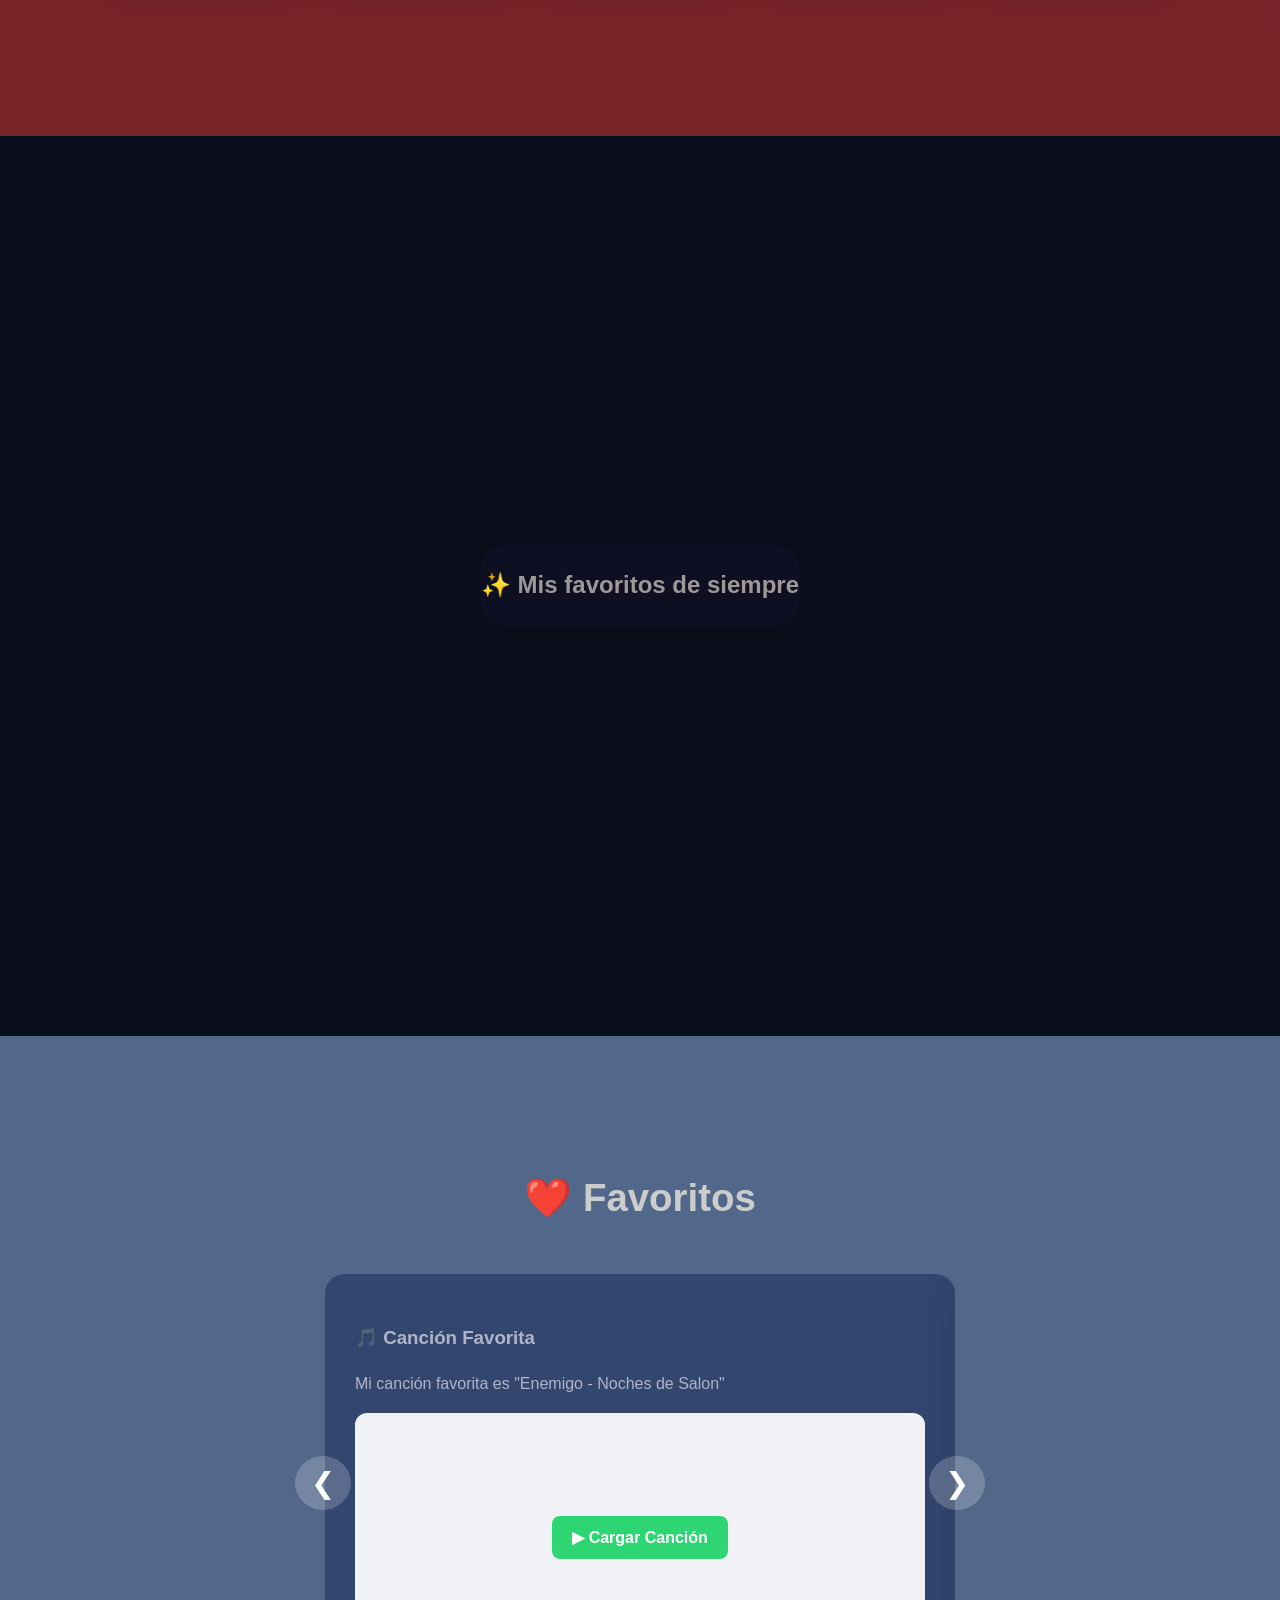
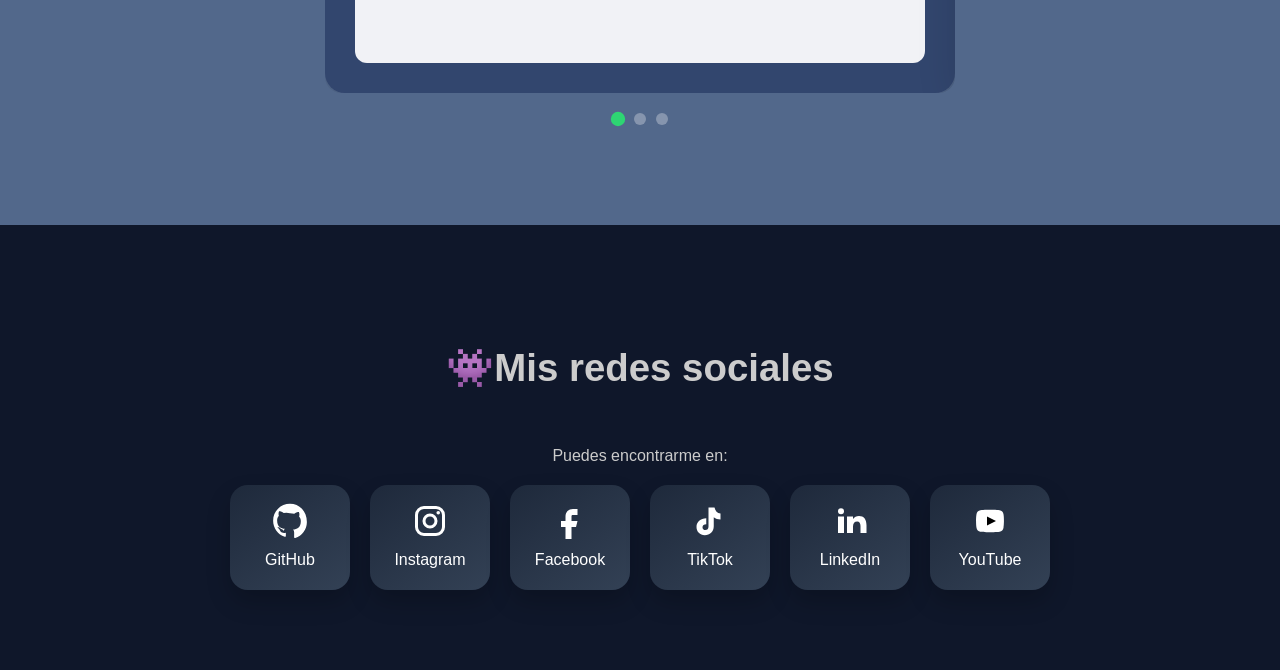
==== commit e627d065: "Practica03 se agrego la capeta js y el archivo app" ====
--- a/MiPerfil.html
+++ b/MiPerfil.html
@@ -5,6 +5,7 @@
     <meta name="viewport" content="width=device-width, initial-scale=1.0">
     <!-- Incorrecto: <link rel="css" href="styles.css"> -->
     <link rel="stylesheet" href="Practica03/css/styles.css">
+    <script src="js/app.js"></script>
 
     <title>Gael Uriel López García @ T.S.U en Desarrollo de Software Multiplataforma </title>
     <link id="mi-favicon" rel="icon" href="assets/manager.png" type="User.png">
@@ -156,26 +157,54 @@
     <!--Favoritos-->
     <!--=================================-->
     <section id="favoritos" class="seccion solido-4">
-        <h2>❤️Favoritos </h2>
-        <div class="tres">
-            <article class="card-4">
-                <h3>🎵 Cancion Favorita</h3>
-                <p>Mi canción favorita es "Enemigo-Noches de Salon"</p>
-                <iframe data-testid="embed-iframe" style="border-radius:12px" src="https://open.spotify.com/embed/track/7e3wTgibtSm4iFe3bQ4y2C?utm_source=generator&si=97f61bda443243ec" width="510" height="265" frameBorder="0" allowfullscreen="" allow="autoplay; clipboard-write; encrypted-media; fullscreen; picture-in-picture" loading="lazy"></iframe>
-            </article>
-            <article class="card-4">
-                <h3>🎬 Película Favorita</h3>
-                <p>Mi película favorita es "John Wick"</p>
-                <iframe width="510" height="265" src="https://www.youtube.com/embed/r1u1zWsY4DU?si=CZtU_x4LGp7W6P_D" title="YouTube video player" frameborder="0" allow="accelerometer; autoplay; clipboard-write; encrypted-media; gyroscope; picture-in-picture; web-share" referrerpolicy="strict-origin-when-cross-origin" allowfullscreen></iframe>
-            </article>
-            <article class="card-4">
-                <h3>📚 Libro Favorito</h3>
-                <p>Mi libro favorito es "el coronel no tiene quien le escriba"</p>
-                <iframe src="/Practica03/assets/Gabriel García Márquez - EL Coronel No Tiene Quien Le Escriba (1961).pdf" width="510" height="265"></iframe>
-
-            </article>
-        </div>
-    </section>
+    <h2>❤️ Favoritos</h2>
+
+    <!-- Wrapper principal del carrusel -->
+    <div class="carrusel-wrapper">
+        <!-- Botón Anterior -->
+        <button class="carrusel-btn btn-prev" id="btn-prev">❮</button>
+
+        <!-- Ventana visible -->
+        <div class="carrusel-contenedor">
+            <div class="carrusel-track" id="carrusel-track">
+
+                <!-- Diapositiva 1: Canción -->
+                <article class="card-4 carrusel-item">
+                    <h3>🎵 Canción Favorita</h3>
+                    <p>Mi canción favorita es "Enemigo - Noches de Salon"</p>
+                    <div class="media-placeholder" data-src="https://open.spotify.com/embed/track/7e3wTgibtSm4iFe3bQ4y2C?utm_source=generator&si=97f61bda443243ec" data-type="iframe">
+                        <button class="btn-cargar">▶ Cargar Canción</button>
+                    </div>
+                </article>
+
+                <!-- Diapositiva 2: Película -->
+                <article class="card-4 carrusel-item">
+                    <h3>🎬 Película Favorita</h3>
+                    <p>Mi película favorita es "John Wick"</p>
+                    <div class="media-placeholder" data-src="https://www.youtube.com/embed/r1u1zWsY4DU?autoplay=1" data-type="iframe">
+                        <button class="btn-cargar">▶ Ver Tráiler</button>
+                    </div>
+                </article>
+
+                <!-- Diapositiva 3: Libro -->
+                <article class="card-4 carrusel-item">
+                    <h3>📚 Libro Favorito</h3>
+                    <p>Mi libro favorito es "El coronel no tiene quien le escriba"</p>
+                    <div class="media-placeholder">
+                        <button class="btn-cargar btn-pdf" data-pdf="/Practica03/assets/Gabriel García Márquez - EL Coronel No Tiene Quien Le Escriba (1961).pdf">📖 Leer Libro</button>
+                    </div>
+                </article>
+
+            </div>
+        </div>
+
+        <!-- Botón Siguiente -->
+        <button class="carrusel-btn btn-next" id="btn-next">❯</button>
+    </div>
+
+    <!-- Indicadores (puntos de abajo) -->
+    <div class="carrusel-puntos" id="carrusel-puntos"></div>
+</section>
     <!-- ============================= -->
     <!-- REDES SOCIALES -->
     <!-- ============================= -->
@@ -187,7 +216,7 @@
         <p align="center"> Puedes encontrarme en:</p>
 
         <div class="redes-sociales">
-            <a href="https://github.com/" target="_blank" aria-label="GitHub">
+            <a href="https://github.com/galeExp/Practicas-Aplicaciones_Web.git" target="_blank" aria-label="GitHub">
                 <svg viewBox="0 0 24 24"><path fill="currentColor" d="M12 .5C5.73.5.75 5.48.75 11.75c0 5.01 3.24 9.26 7.73 10.76.56.1.77-.24.77-.54 0-.27-.01-1.16-.02-2.1-3.15.68-3.81-1.34-3.81-1.34-.51-1.3-1.25-1.65-1.25-1.65-1.02-.7.08-.68.08-.68 1.13.08 1.73 1.16 1.73 1.16 1 .1 1.54.76 1.91 1.33.1-.72.39-1.21.71-1.49-2.52-.29-5.17-1.26-5.17-5.6 0-1.24.44-2.25 1.16-3.04-.12-.29-.5-1.46.11-3 0 0 .95-.3 3.11 1.16A10.8 10.8 0 0112 6.84c.96 0 1.93.13 2.83.38 2.16-1.46 3.11-1.16 3.11-1.16.61 1.54.23 2.71.11 3 .72.79 1.16 1.8 1.16 3.04 0 4.35-2.66 5.31-5.19 5.59.4.34.75 1.02.75 2.06 0 1.49-.01 2.69-.01 3.06 0 .3.2.65.78.54 4.48-1.5 7.72-5.75 7.72-10.76C23.25 5.48 18.27.5 12 .5z"/></svg>
                 <span>GitHub</span>
             </a>
--- a/Practica03/css/styles.css
+++ b/Practica03/css/styles.css
@@ -338,3 +338,117 @@
     gap:20px;
 
 }
+/* Estilos del Carrusel */
+.carrusel-wrapper {
+    position: relative;
+    display: flex;
+    align-items: center;
+    justify-content: center;
+    max-width: 650px;
+    margin: 0 auto;
+    padding: 0 10px;
+}
+
+.carrusel-contenedor {
+    width: 100%;
+    overflow: hidden; /* Oculta las tarjetas que no están activas */
+    border-radius: 16px;
+}
+
+.carrusel-track {
+    display: flex;
+    transition: transform 0.4s ease-in-out; /* Transición suave entre tarjetas */
+    width: 100%;
+}
+
+.carrusel-item {
+    min-width: 100%; /* Cada tarjeta ocupa todo el ancho visible */
+    box-sizing: border-box;
+}
+
+/* Botones de navegación (Anterior / Siguiente) */
+.carrusel-btn {
+    position: absolute;
+    top: 50%;
+    transform: translateY(-50%);
+    background-color: rgba(255, 255, 255, 0.2);
+    color: white;
+    border: none;
+    font-size: 1.8rem;
+    padding: 10px 16px;
+    cursor: pointer;
+    border-radius: 50%;
+    z-index: 10;
+    transition: background-color 0.3s, transform 0.2s;
+}
+
+.carrusel-btn:hover {
+    background-color: rgba(255, 255, 255, 0.4);
+    transform: translateY(-50%) scale(1.1);
+}
+
+.btn-prev {
+    left: -20px;
+}
+
+.btn-next {
+    right: -20px;
+}
+
+/* Puntos indicadores inferiores */
+.carrusel-puntos {
+    display: flex;
+    justify-content: center;
+    gap: 10px;
+    margin-top: 20px;
+}
+
+.punto {
+    width: 12px;
+    height: 12px;
+    border-radius: 50%;
+    background-color: rgba(255, 255, 255, 0.3);
+    cursor: pointer;
+    transition: background-color 0.3s;
+}
+
+.punto.activo {
+    background-color: #2ed573; /* Color verde destacado */
+    transform: scale(1.2);
+}
+
+/* Ajustes de botones de carga e iframe dentro de la tarjeta */
+.media-placeholder {
+    width: 100%;
+    height: 250px;
+    display: flex;
+    align-items: center;
+    justify-content: center;
+    background-color: #f1f2f6;
+    border-radius: 12px;
+    margin-top: 15px;
+}
+
+.media-placeholder iframe {
+    width: 100%;
+    height: 100%;
+    border: none;
+    border-radius: 12px;
+}
+
+.btn-cargar {
+    padding: 12px 20px;
+    font-size: 1rem;
+    font-weight: bold;
+    color: #fff;
+    background-color: #2ed573;
+    border: none;
+    border-radius: 8px;
+    cursor: pointer;
+    transition: transform 0.2s, background-color 0.2s;
+}
+
+.btn-cargar:hover {
+    background-color: #26af5f;
+    transform: scale(1.05);
+}
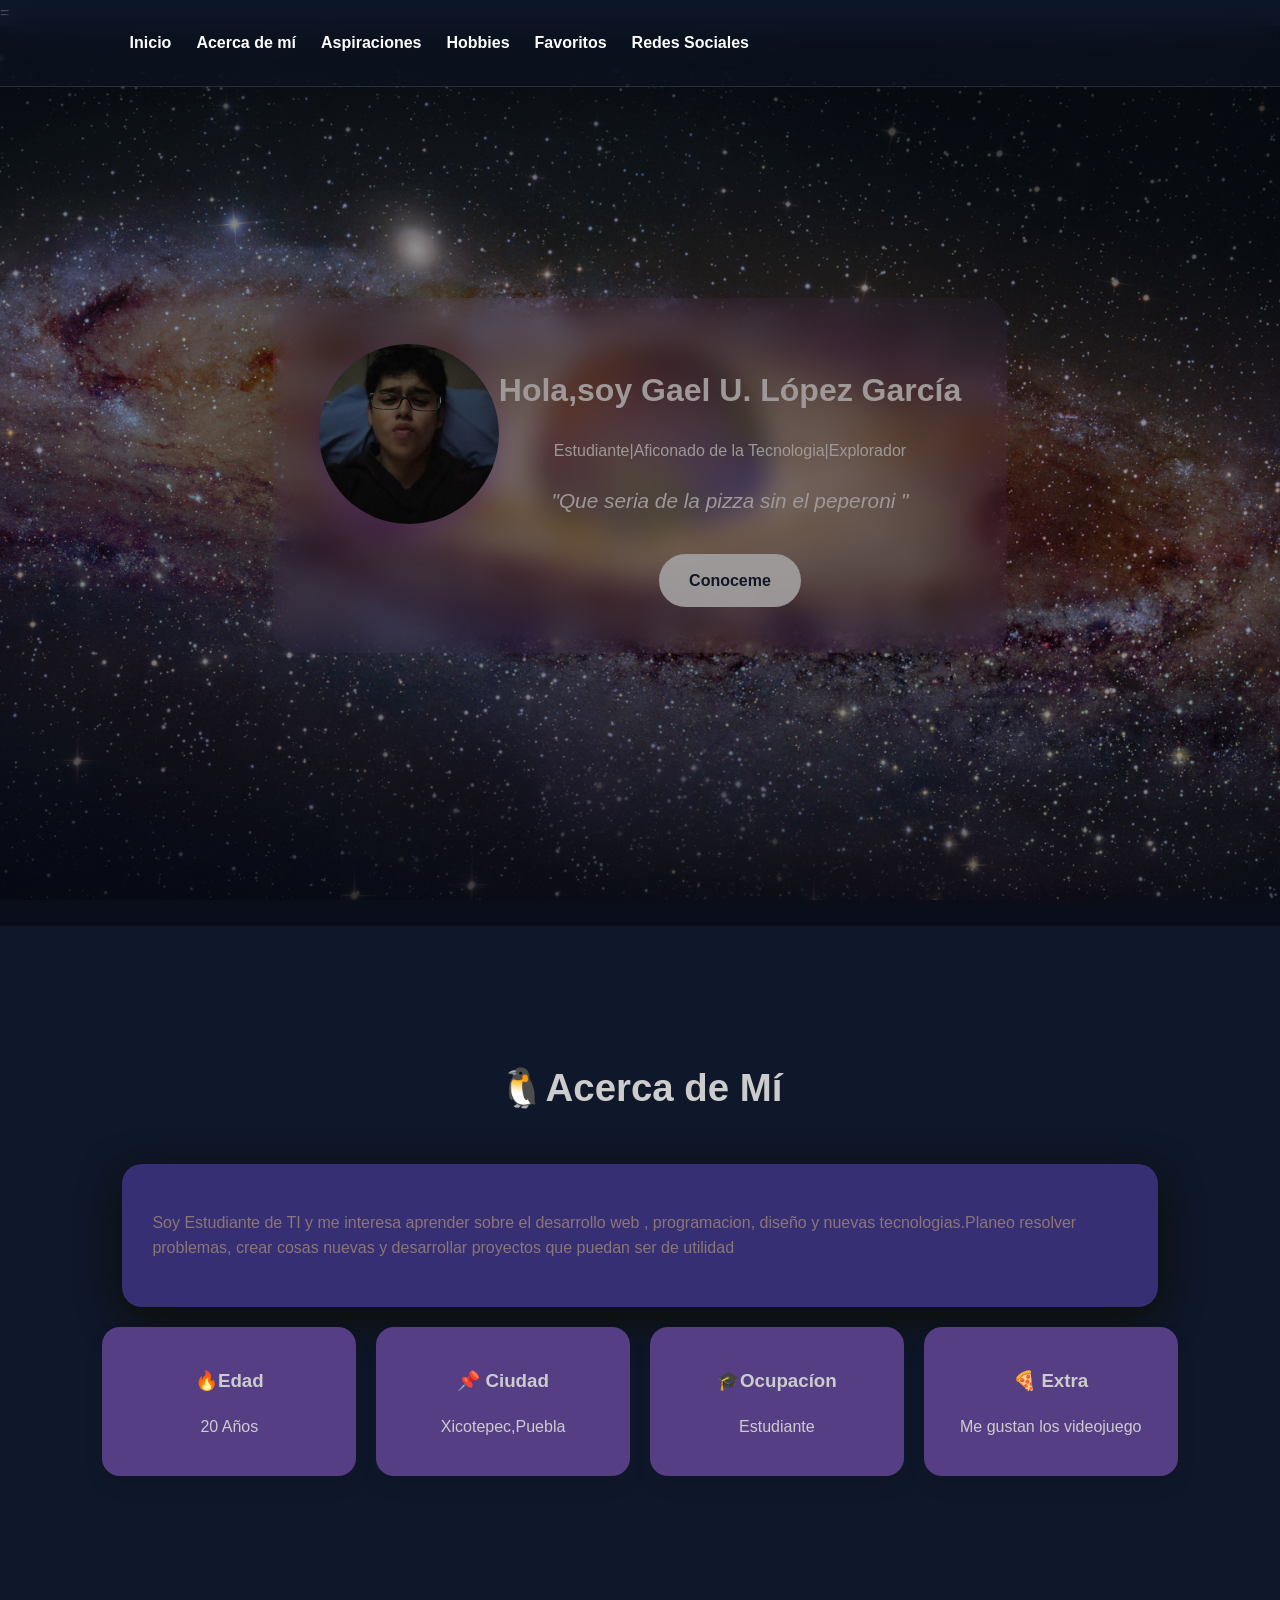
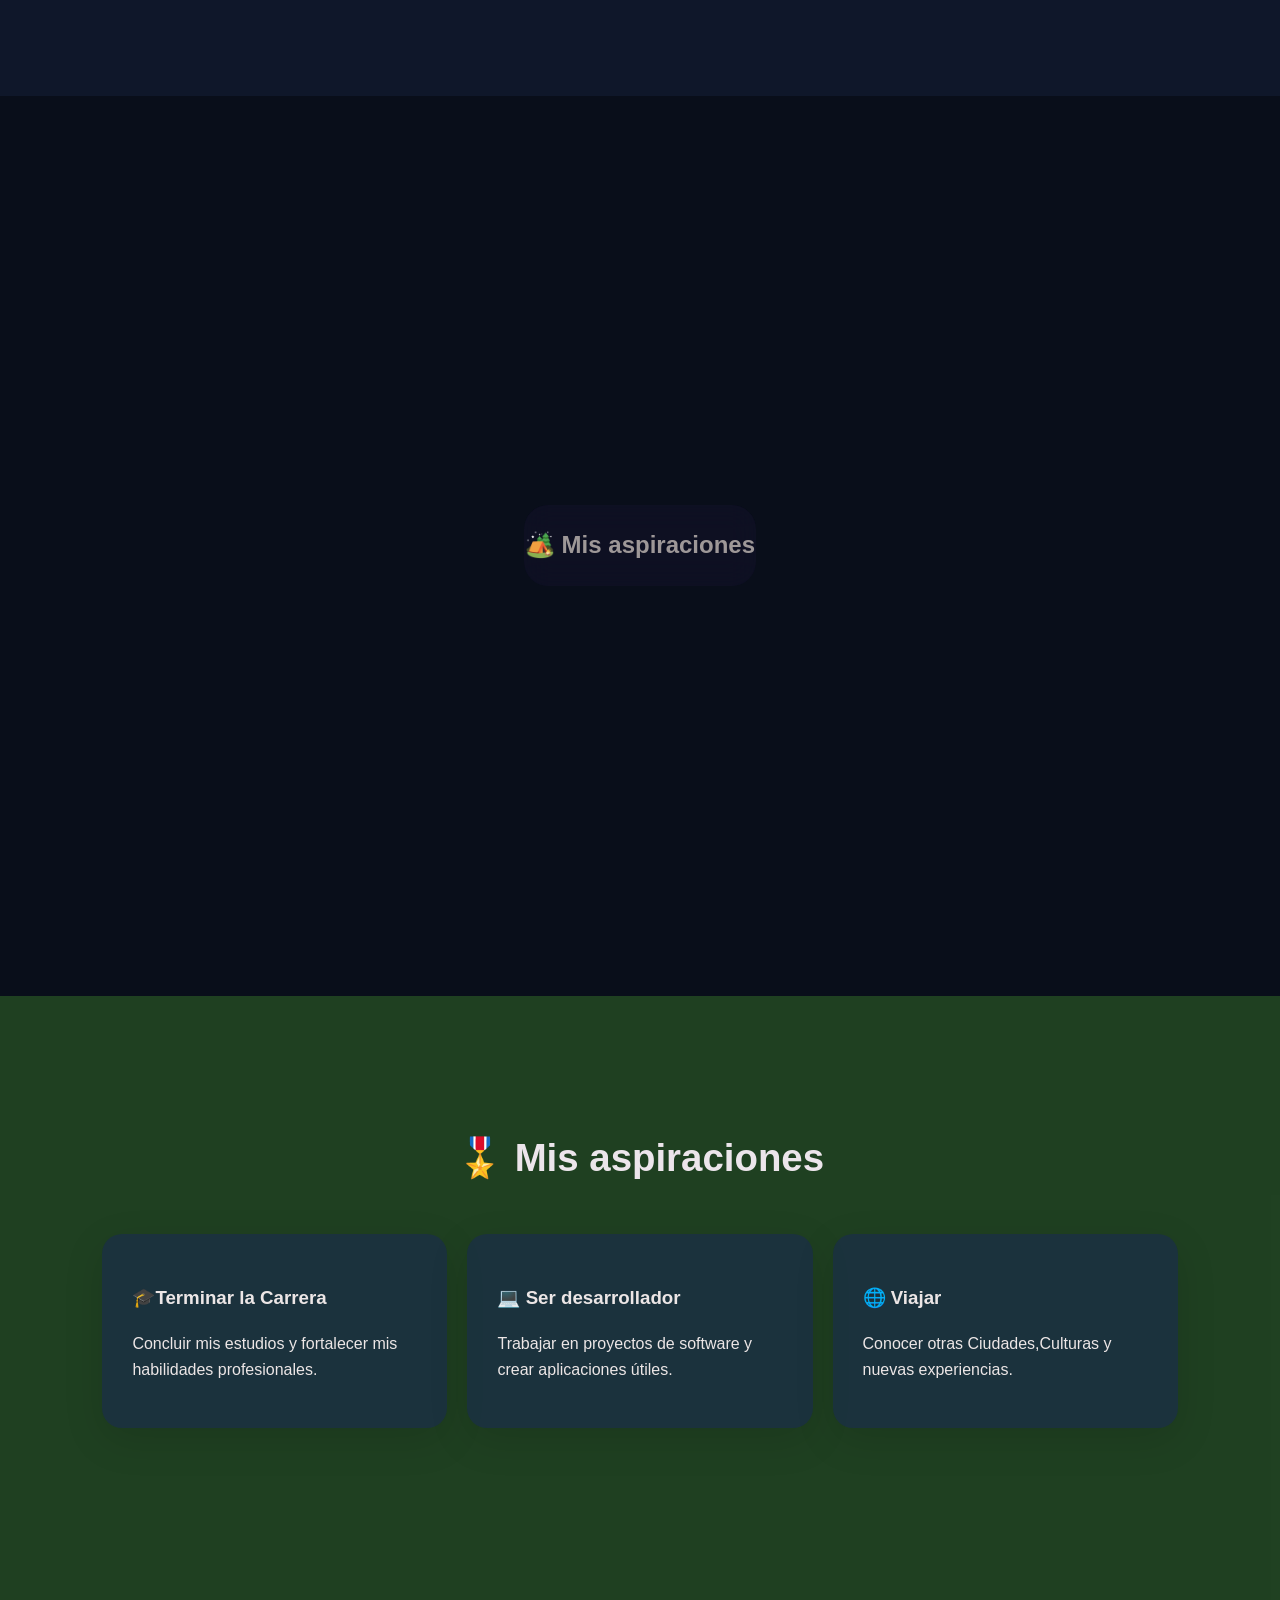
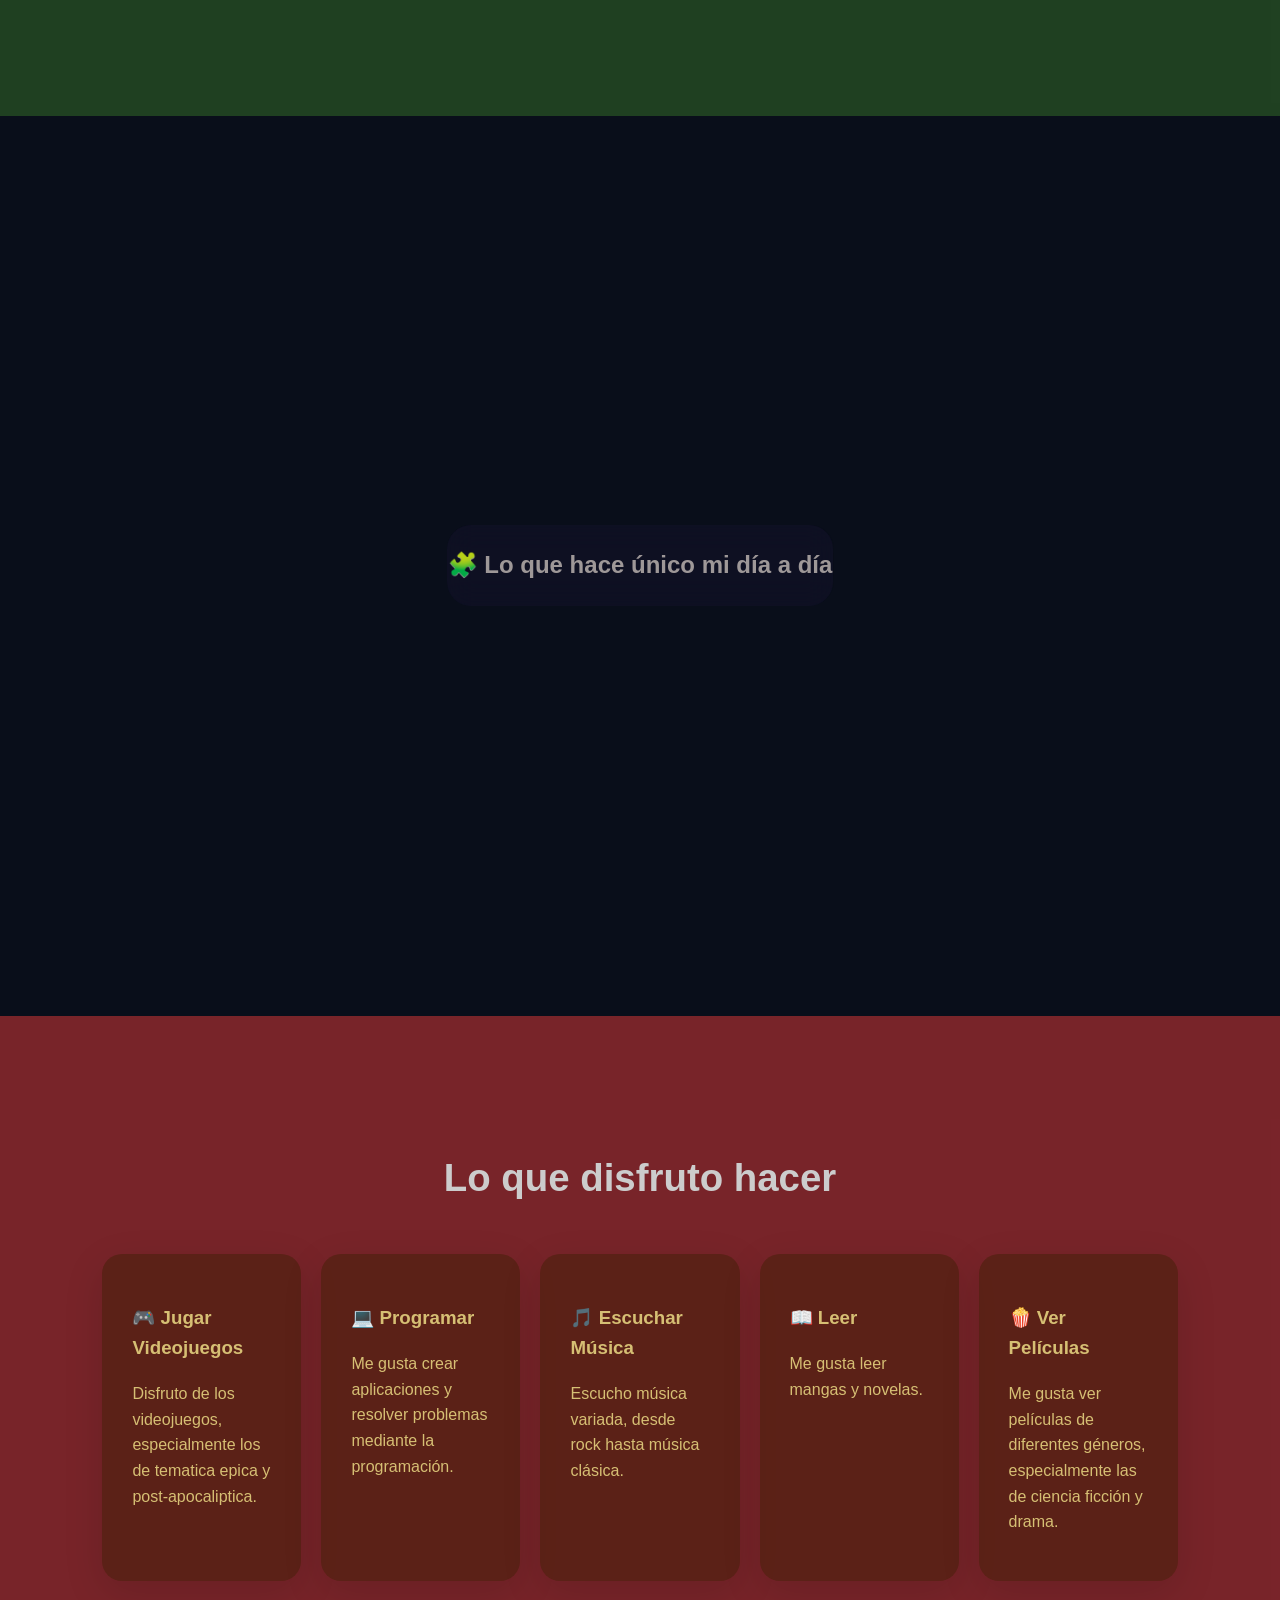
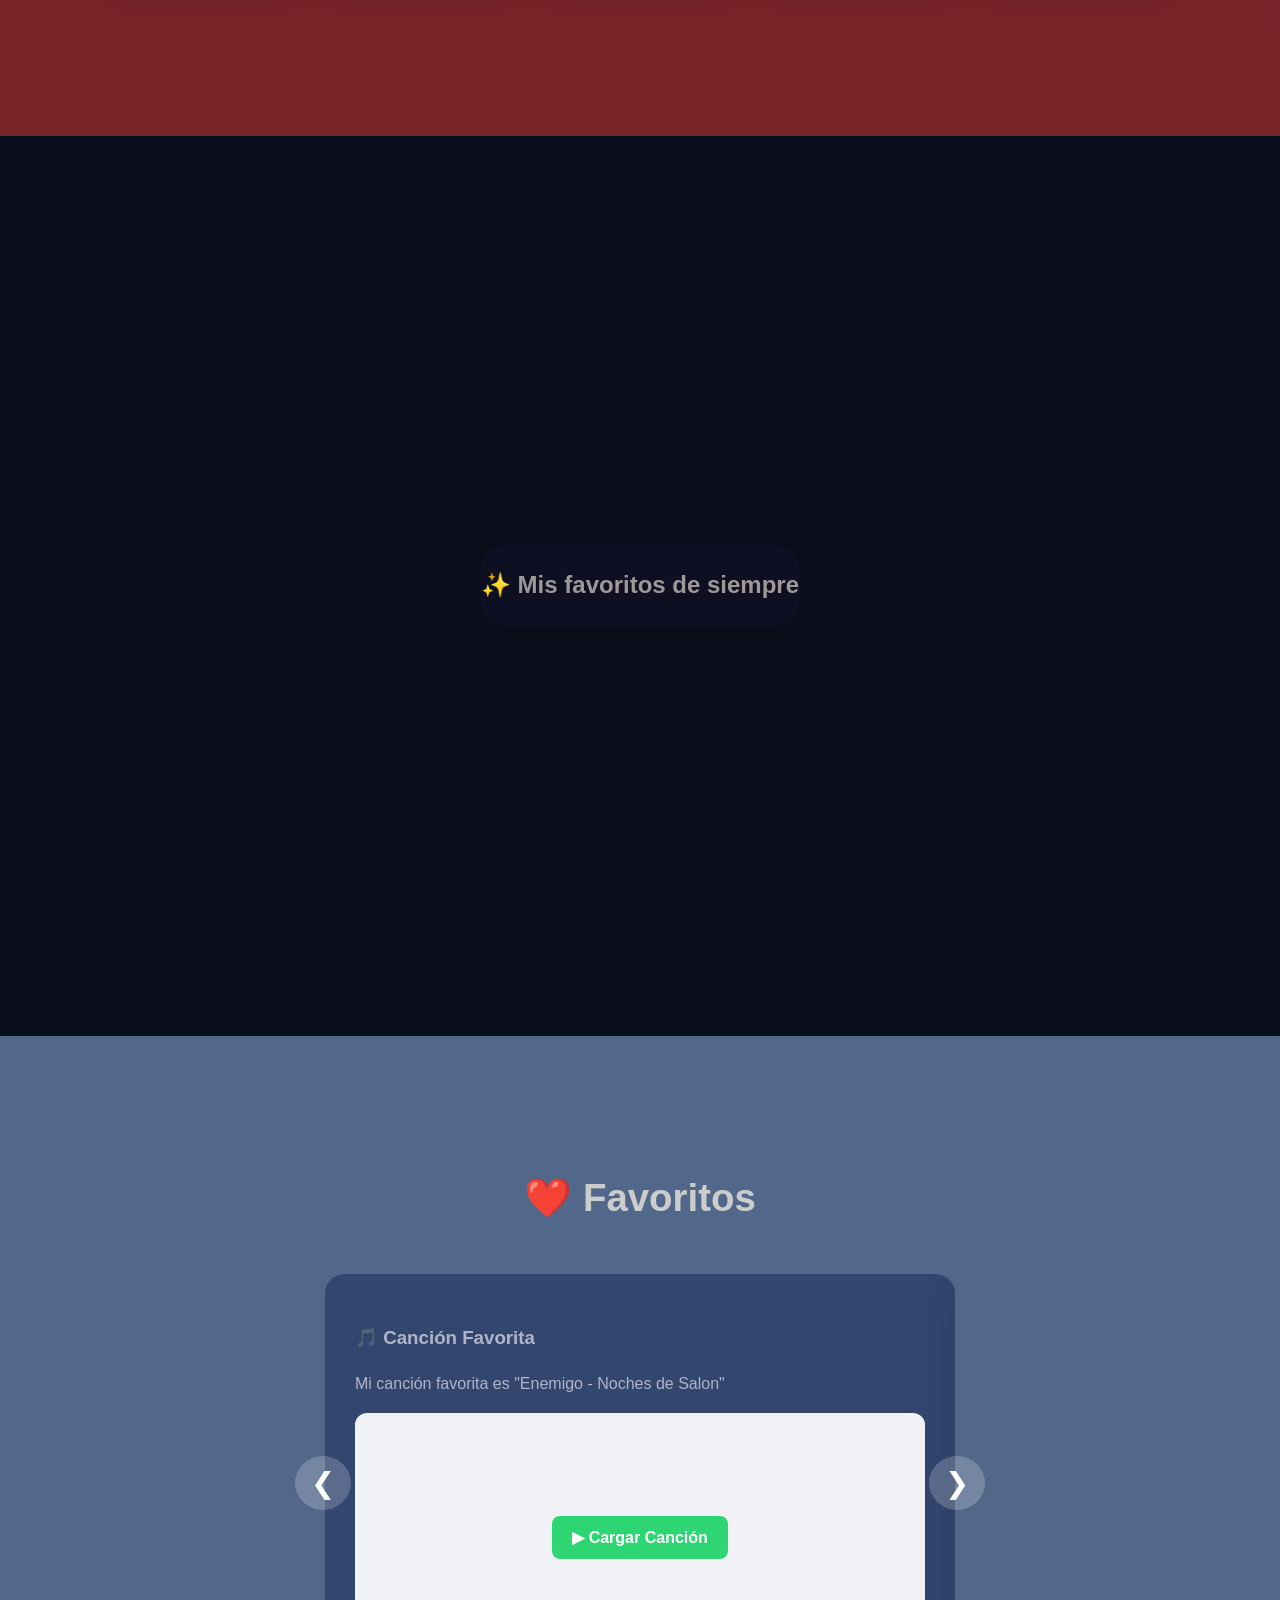
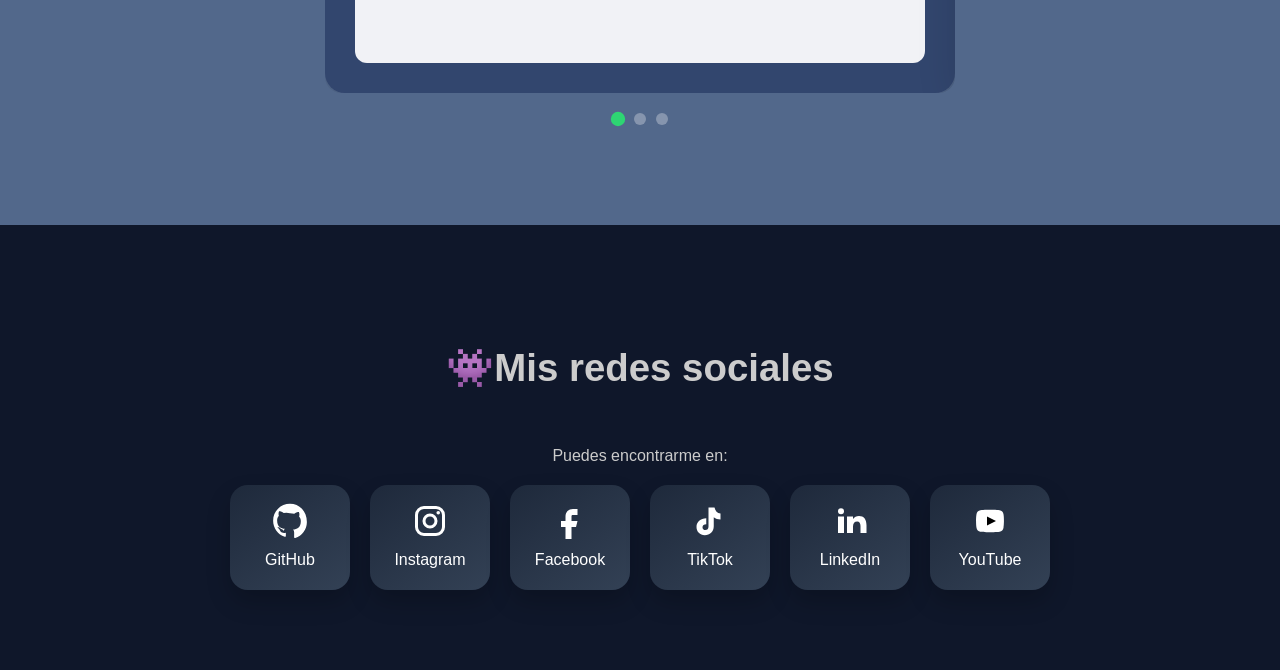
==== commit 8079a7e9: "Practica03 se realizaron cambios" ====
--- a/MiPerfil.html
+++ b/MiPerfil.html
@@ -216,7 +216,7 @@
         <p align="center"> Puedes encontrarme en:</p>
 
         <div class="redes-sociales">
-            <a href="https://github.com/galeExp/Practicas-Aplicaciones_Web.git" target="_blank" aria-label="GitHub">
+            <a href="https://github.com/galeExpt" target="_blank" aria-label="GitHub">
                 <svg viewBox="0 0 24 24"><path fill="currentColor" d="M12 .5C5.73.5.75 5.48.75 11.75c0 5.01 3.24 9.26 7.73 10.76.56.1.77-.24.77-.54 0-.27-.01-1.16-.02-2.1-3.15.68-3.81-1.34-3.81-1.34-.51-1.3-1.25-1.65-1.25-1.65-1.02-.7.08-.68.08-.68 1.13.08 1.73 1.16 1.73 1.16 1 .1 1.54.76 1.91 1.33.1-.72.39-1.21.71-1.49-2.52-.29-5.17-1.26-5.17-5.6 0-1.24.44-2.25 1.16-3.04-.12-.29-.5-1.46.11-3 0 0 .95-.3 3.11 1.16A10.8 10.8 0 0112 6.84c.96 0 1.93.13 2.83.38 2.16-1.46 3.11-1.16 3.11-1.16.61 1.54.23 2.71.11 3 .72.79 1.16 1.8 1.16 3.04 0 4.35-2.66 5.31-5.19 5.59.4.34.75 1.02.75 2.06 0 1.49-.01 2.69-.01 3.06 0 .3.2.65.78.54 4.48-1.5 7.72-5.75 7.72-10.76C23.25 5.48 18.27.5 12 .5z"/></svg>
                 <span>GitHub</span>
             </a>
--- a/Practica03/css/styles.css
+++ b/Practica03/css/styles.css
@@ -179,7 +179,7 @@
 }
 .solido-2{
     background: #2c5e1c96;
-    color:#77791a
+    color:#ece5eb
 }
 .solido-3{
     background:rgba(165, 42, 42, 0.705);
